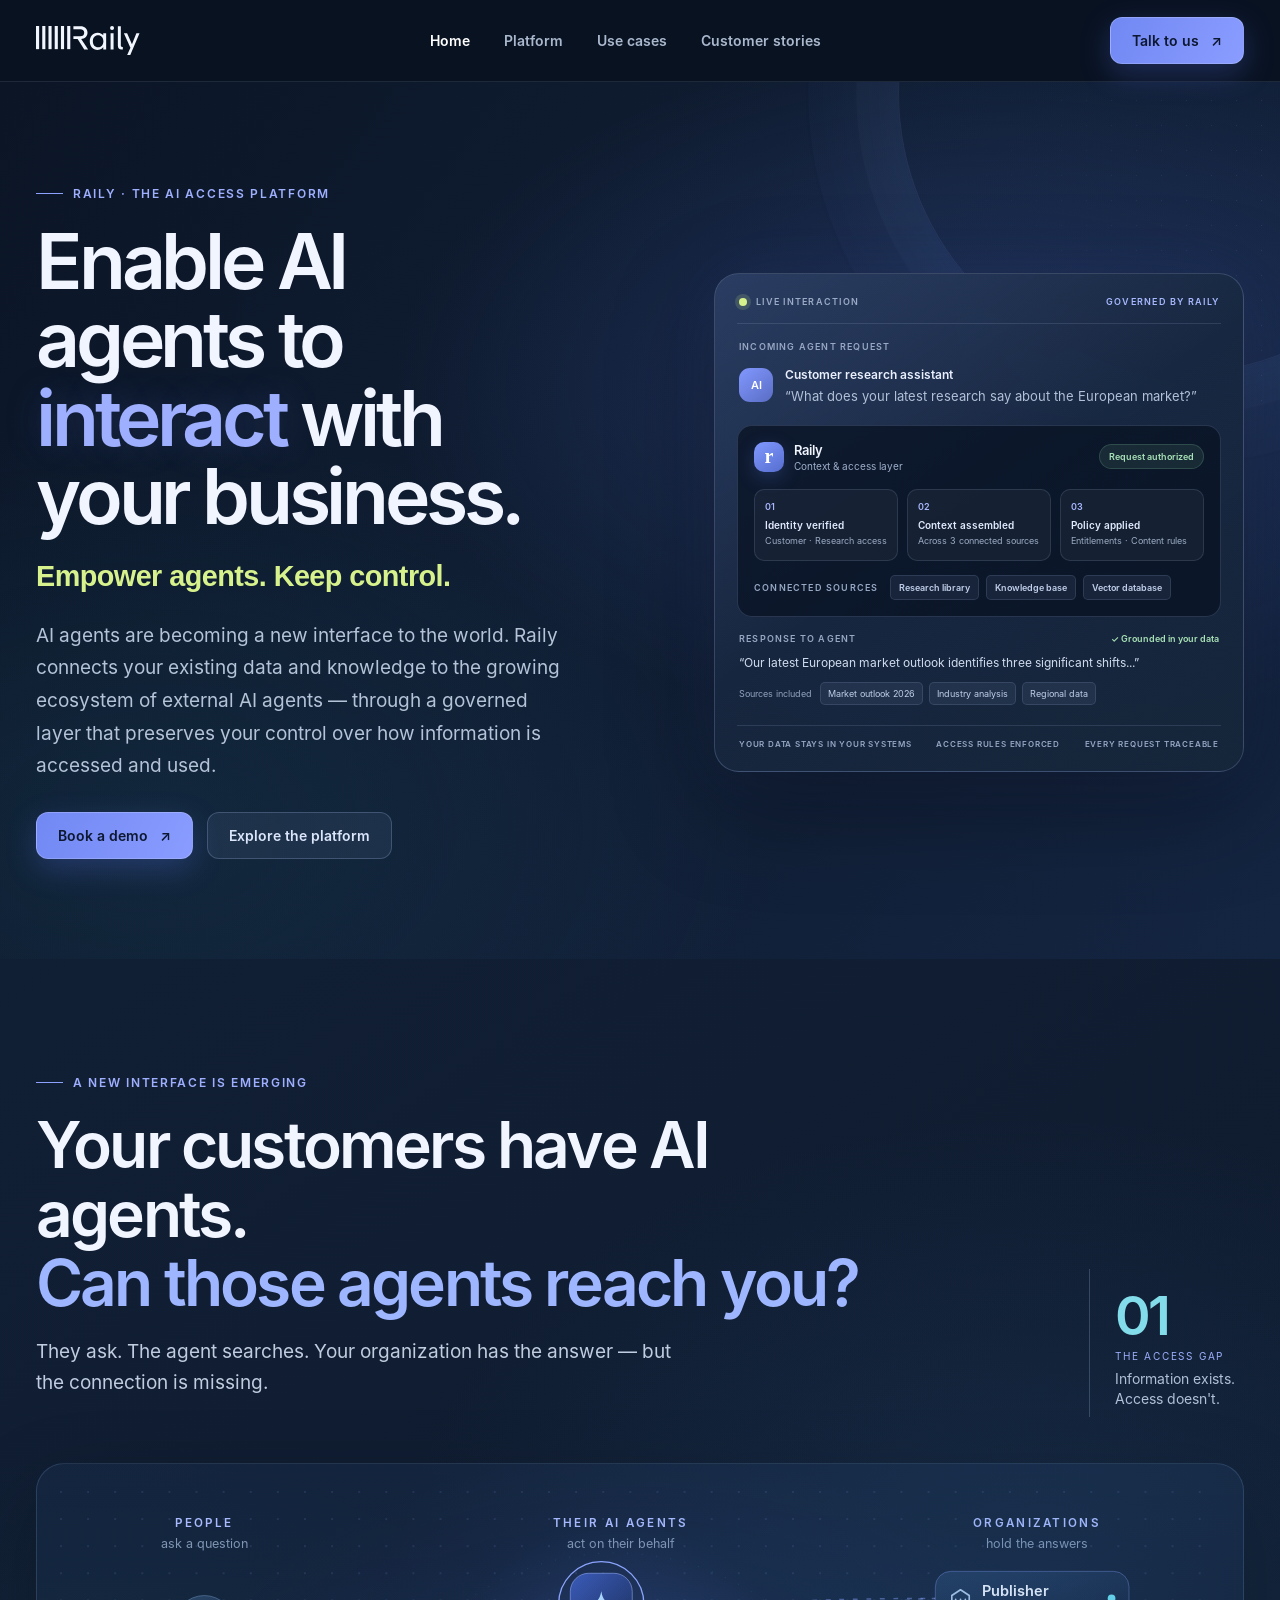
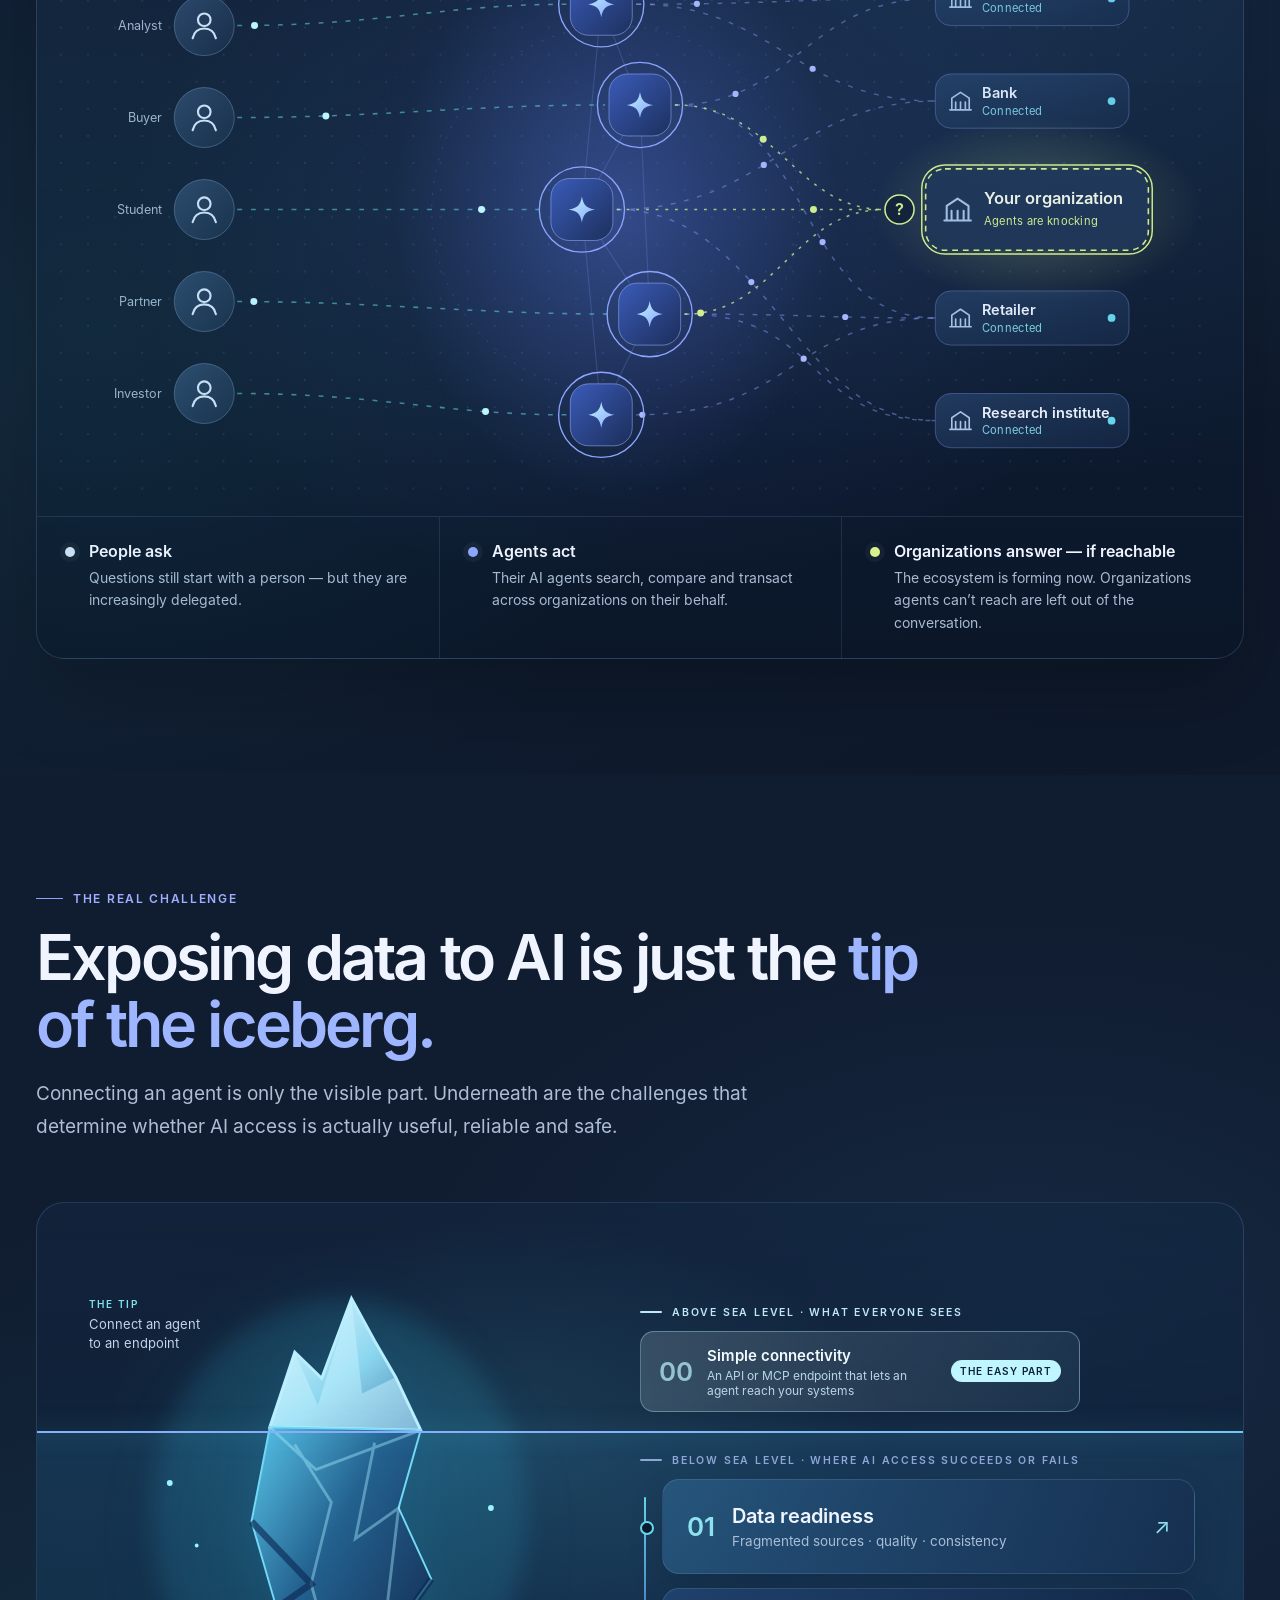
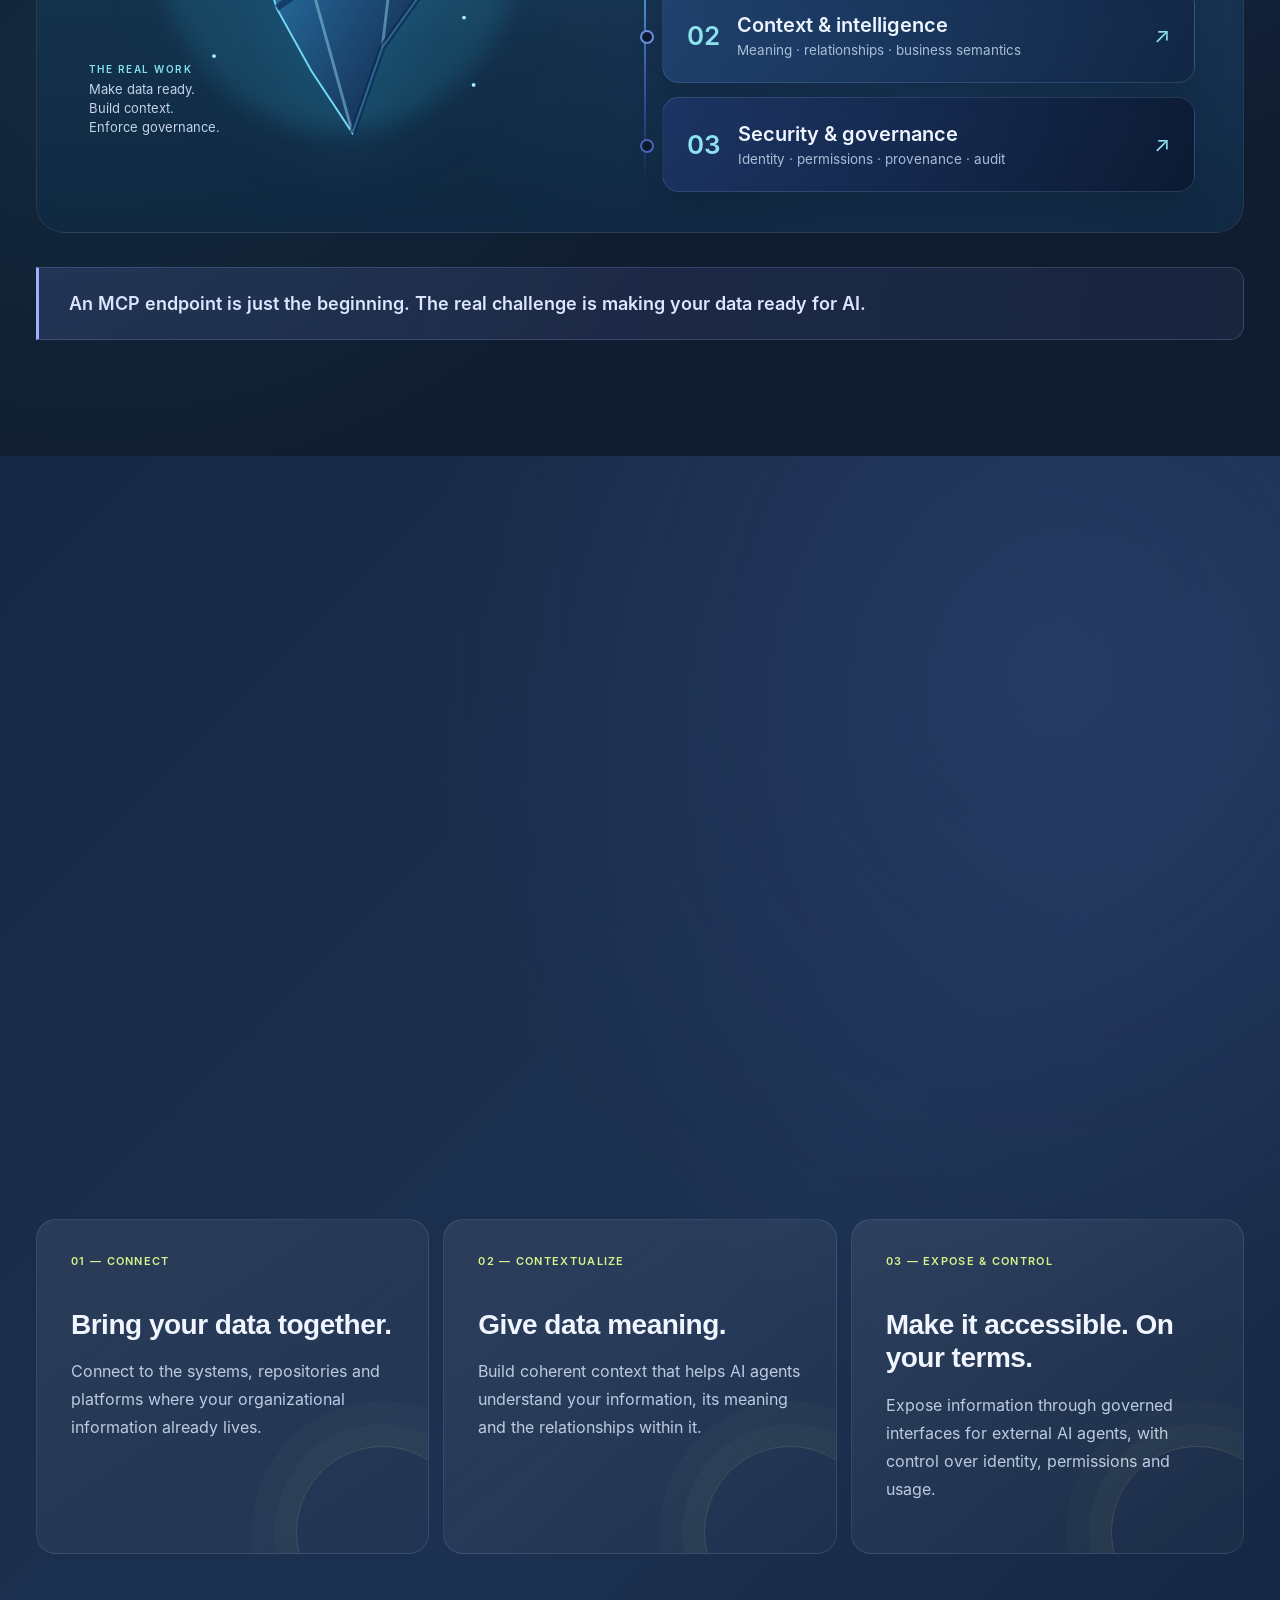
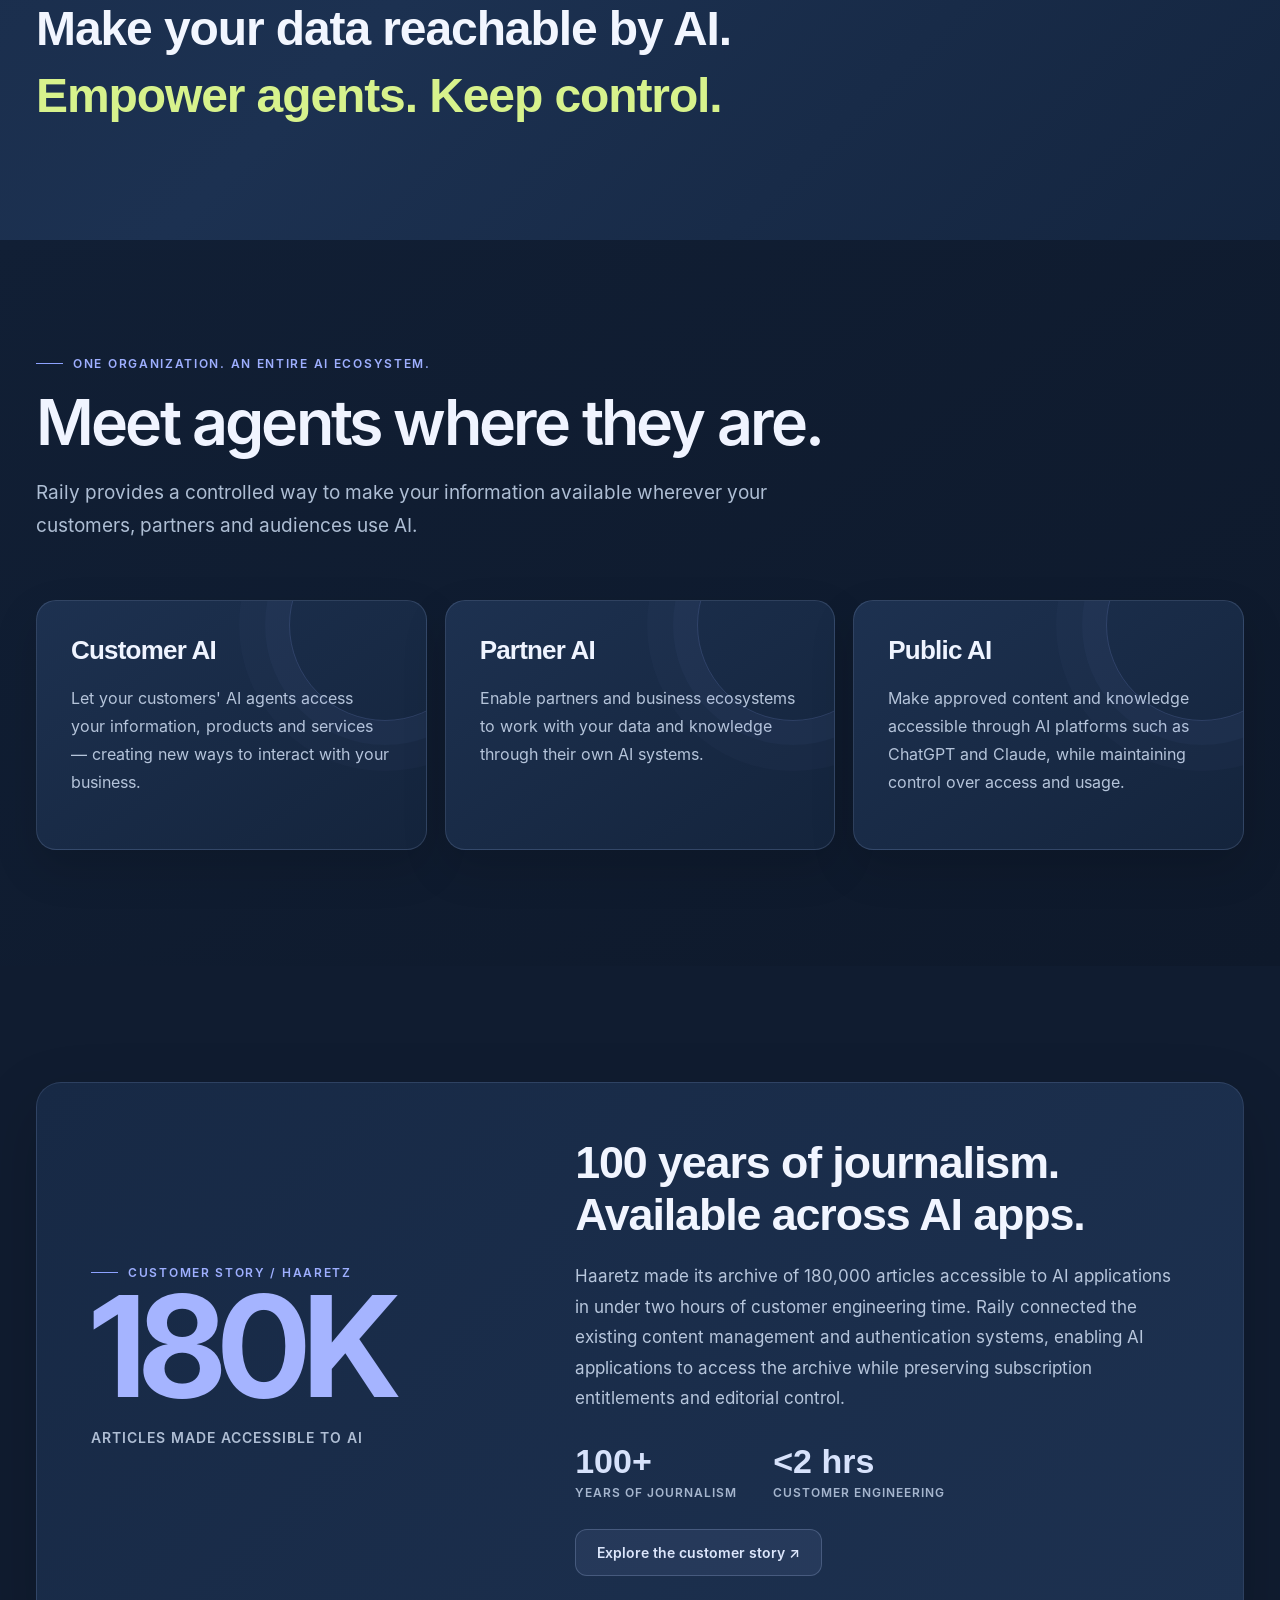
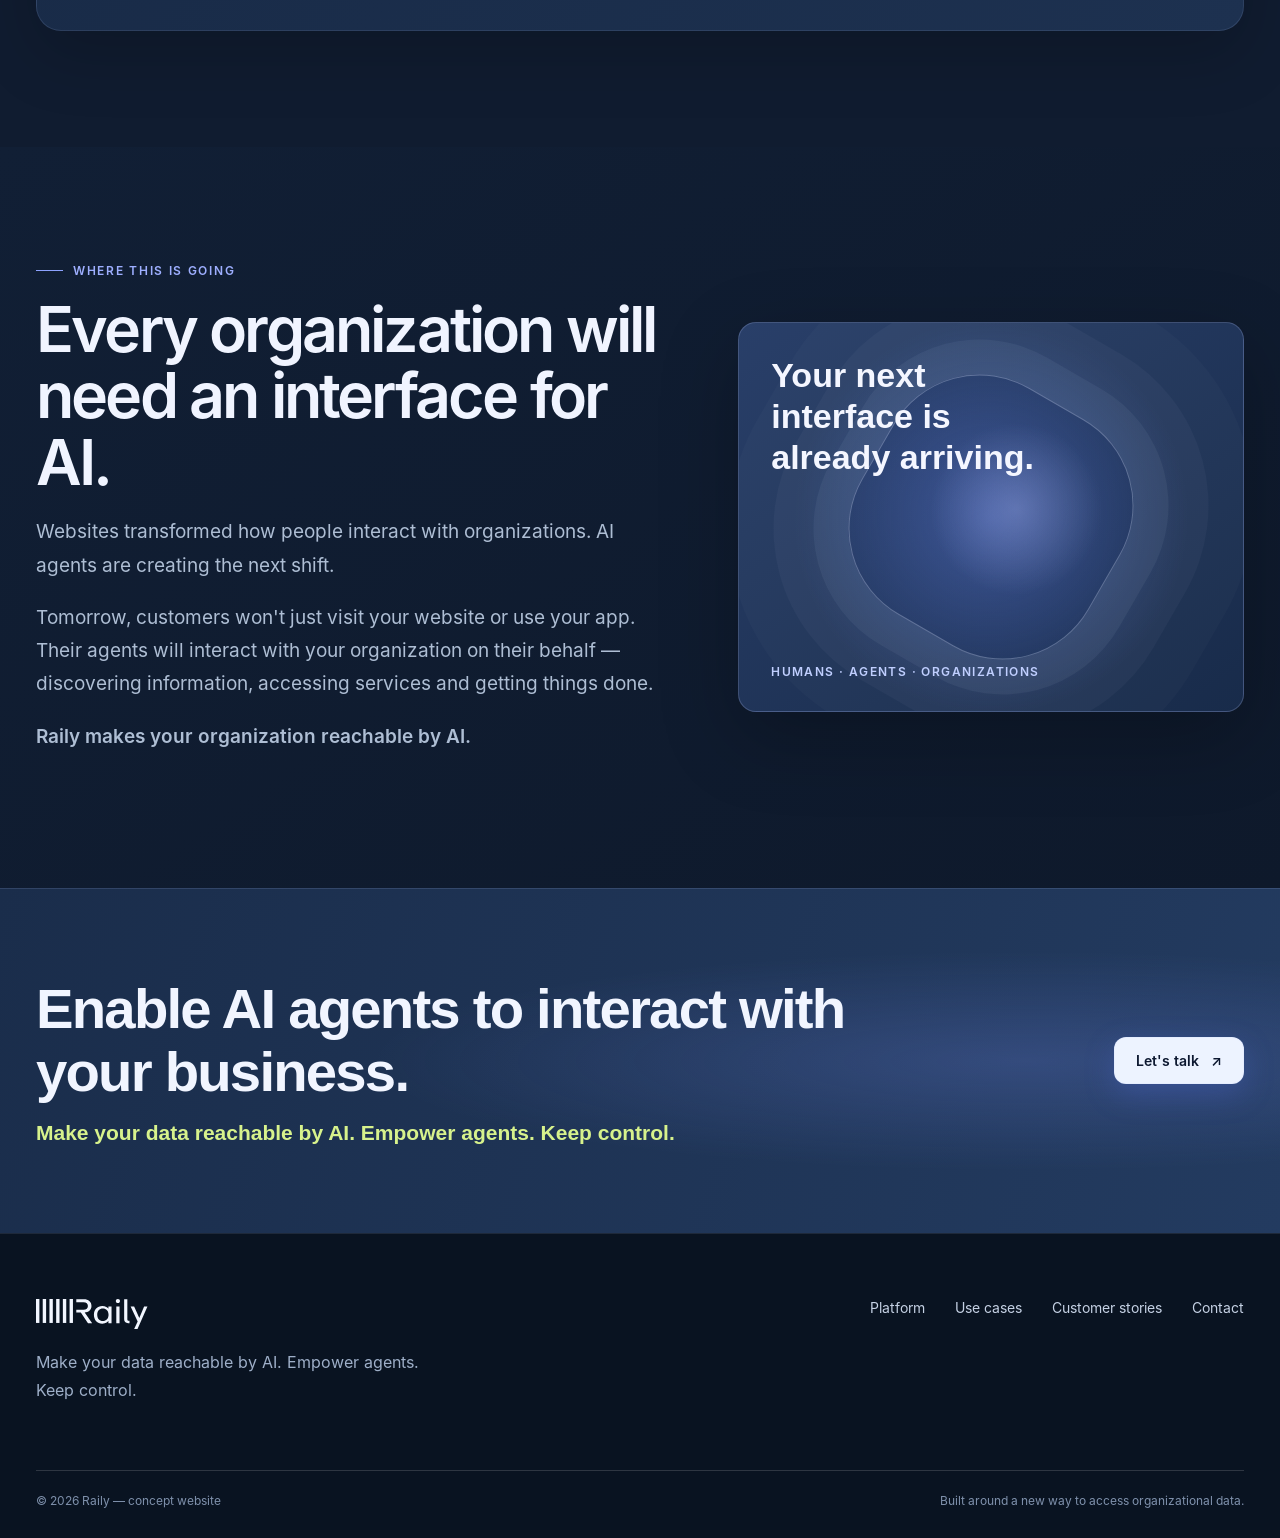
==== index.html @ 26b0833b "Add files via upload" ====
<!doctype html><html lang="en"><head><meta charset="utf-8"><meta name="viewport" content="width=device-width,initial-scale=1"><meta name="description" content="Enable AI agents to interact with your business. Raily connects, contextualizes and exposes organizational data through governed access."><title>Raily — Enable AI agents to interact with your business</title><link rel="stylesheet" href="assets/site.css"><link rel="stylesheet" href="assets/v6.css"></head><body>
<header class="topbar"><div class="wrap nav"><a class="brand" href="index.html"><img src="assets/raily-logo.svg" alt="Raily" class="brand-logo" width="104" height="28"></a><button class="menu-toggle" aria-label="Open navigation" aria-expanded="false">☰</button><nav class="navlinks"><a class="active" href="index.html">Home</a><a href="platform.html">Platform</a><a href="use-cases.html">Use cases</a><a href="stories.html">Customer stories</a></nav><a class="nav-cta" href="contact.html">Talk to us <span>↗</span></a></div></header>
<main><section class="hero"><div class="wrap hero-grid"><div class="hero-copy"><div class="eyebrow">Raily · The AI access platform</div><h1>Enable AI agents to <em>interact</em> with your business.</h1><p class="hero-tagline">Empower agents. Keep control.</p><p class="lead">AI agents are becoming a new interface to the world. Raily connects your existing data and knowledge to the growing ecosystem of external AI agents — through a governed layer that preserves your control over how information is accessed and used.</p><div class="actions"><a class="button" href="contact.html">Book a demo <span>↗</span></a><a class="button secondary" href="platform.html">Explore the platform</a></div></div><div class="hero-product" aria-label="Illustration of an AI agent request being handled by Raily with organizational context and access controls">
<div class="product-top"><span class="live-dot"></span><span>LIVE INTERACTION</span><span class="product-top-right">GOVERNED BY RAILY</span></div>
<div class="product-request"><div class="mini-label">INCOMING AGENT REQUEST</div><div class="request-row"><div class="agent-avatar">AI</div><div><strong>Customer research assistant</strong><p>“What does your latest research say about the European market?”</p></div></div></div>
<div class="product-core"><div class="core-brand"><span class="core-mark">r</span><div><strong>Raily</strong><small>Context & access layer</small></div><span class="status-pill">Request authorized</span></div>
<div class="core-grid"><div class="core-step"><span class="step-icon">01</span><strong>Identity verified</strong><small>Customer · Research access</small></div><div class="core-step"><span class="step-icon">02</span><strong>Context assembled</strong><small>Across 3 connected sources</small></div><div class="core-step"><span class="step-icon">03</span><strong>Policy applied</strong><small>Entitlements · Content rules</small></div></div>
<div class="source-strip"><span>CONNECTED SOURCES</span><b>Research library</b><b>Knowledge base</b><b>Vector database</b></div></div>
<div class="product-response"><div class="response-head"><span>RESPONSE TO AGENT</span><span class="verified">✓ Grounded in your data</span></div><p>“Our latest European market outlook identifies three significant shifts...”</p><div class="response-sources"><span>Sources included</span><i>Market outlook 2026</i><i>Industry analysis</i><i>Regional data</i></div></div>
<div class="product-foot"><span>YOUR DATA STAYS IN YOUR SYSTEMS</span><span>ACCESS RULES ENFORCED</span><span>EVERY REQUEST TRACEABLE</span></div>
</div></div></section>
<section class="section white problem-section"><div class="wrap"><div class="problem-intro"><div><div class="eyebrow">A new interface is emerging</div><h2>Your customers have AI agents.<br><span>Can those agents reach you?</span></h2><p>They ask. The agent searches. Your organization has the answer — but the connection is missing.</p></div><div class="problem-stat"><strong>01</strong><span>THE ACCESS GAP</span><small>Information exists.<br>Access doesn't.</small></div></div><div class="eco-scene" role="img" aria-label="Illustration of an emerging ecosystem: people delegate questions to their own AI agents, and those agents connect with many organizations. Several organizations are already connected; agents are still trying to reach your organization.">
<div class="eco-canvas"><svg class="eco-svg" viewBox="0 0 1200 640" aria-hidden="true" focusable="false">
<defs>
<pattern id="ecoDots" width="28" height="28" patternUnits="userSpaceOnUse"><circle cx="2" cy="2" r="1" fill="#8ea5ff" opacity=".16"/></pattern>
<radialGradient id="ecoGlow" cx="50%" cy="50%" r="50%"><stop offset="0" stop-color="#5f7cf0" stop-opacity=".35"/><stop offset="1" stop-color="#5f7cf0" stop-opacity="0"/></radialGradient>
<radialGradient id="ecoOrgGlow" cx="50%" cy="50%" r="50%"><stop offset="0" stop-color="#d7f28c" stop-opacity=".26"/><stop offset="1" stop-color="#d7f28c" stop-opacity="0"/></radialGradient>
<linearGradient id="personFill" x1="0" y1="0" x2="1" y2="1"><stop stop-color="#2b4569"/><stop offset="1" stop-color="#172a45"/></linearGradient>
<linearGradient id="agentFill" x1="0" y1="0" x2="1" y2="1"><stop stop-color="#3a59b8"/><stop offset="1" stop-color="#1b2c58"/></linearGradient>
<linearGradient id="sparkFill" x1="0" y1="0" x2="1" y2="1"><stop stop-color="#bff6ff"/><stop offset="1" stop-color="#8ea5ff"/></linearGradient>
<linearGradient id="orgFill" x1="0" y1="0" x2="1" y2="1"><stop stop-color="#20385c"/><stop offset="1" stop-color="#132440"/></linearGradient>
<symbol id="icoPerson" viewBox="-20 -20 40 40"><circle cx="0" cy="-6" r="6.5" fill="none" stroke="#cfe0f7" stroke-width="2.2"/><path d="M-12 13c1.6-7 6.4-10 12-10s10.4 3 12 10" fill="none" stroke="#cfe0f7" stroke-width="2.2" stroke-linecap="round"/></symbol>
<symbol id="icoSpark" viewBox="-20 -20 40 40"><path d="M0-15C1.8-5 5-1.8 15 0 5 1.8 1.8 5 0 15-1.8 5-5 1.8-15 0-5-1.8-1.8-5 0-15Z" fill="url(#sparkFill)"/></symbol>
<symbol id="icoOrg" viewBox="-12 -12 24 24"><path d="M-9 9V-3l9-6 9 6V9M-5 9V1M0 9V1M5 9V1M-11 9h22" fill="none" stroke="#a9c3e6" stroke-width="1.7" stroke-linecap="round" stroke-linejoin="round"/></symbol>
<path id="pa1" d="M184 140C330 140 400 118 524 118"/>
<path id="pa2" d="M184 235C330 235 420 222 564 222"/>
<path id="pa3" d="M184 330C330 330 380 330 504 330"/>
<path id="pa4" d="M184 425C330 425 430 438 574 438"/>
<path id="pa5" d="M184 520C330 520 400 542 524 542"/>
<path id="ol1" d="M596 118C740 118 760 112 905 112"/>
<path id="ol2" d="M596 118C740 118 760 218 905 218"/>
<path id="ol3" d="M636 222C760 222 770 112 905 112"/>
<path id="ol4" d="M636 222C780 222 760 442 905 442"/>
<path id="ol5" d="M576 330C730 330 760 218 905 218"/>
<path id="ol6" d="M576 330C730 330 760 548 905 548"/>
<path id="ol7" d="M646 438C780 438 780 442 905 442"/>
<path id="ol8" d="M646 438C790 438 770 548 905 548"/>
<path id="ol9" d="M596 542C760 542 760 442 905 442"/>
<path id="ry1" d="M636 222C740 222 760 330 852 330"/>
<path id="ry2" d="M576 330C700 330 760 330 852 330"/>
<path id="ry3" d="M646 438C740 438 760 330 852 330"/>
</defs>
<rect width="1200" height="640" fill="url(#ecoDots)"/>
<ellipse cx="575" cy="330" rx="230" ry="300" fill="url(#ecoGlow)"/>
<g class="eco-rings"><circle class="ring-a" cx="575" cy="330" r="190" fill="none" stroke="#8ea5ff" stroke-opacity=".22" stroke-dasharray="2 10"/><circle class="ring-b" cx="575" cy="330" r="265" fill="none" stroke="#67d7eb" stroke-opacity=".14" stroke-dasharray="1 14"/></g>
<g class="eco-heads">
<text x="150" y="38" text-anchor="middle" class="eco-col">PEOPLE</text><text x="150" y="60" text-anchor="middle" class="eco-colsub">ask a question</text>
<text x="580" y="38" text-anchor="middle" class="eco-col">THEIR AI AGENTS</text><text x="580" y="60" text-anchor="middle" class="eco-colsub">act on their behalf</text>
<text x="1010" y="38" text-anchor="middle" class="eco-col">ORGANIZATIONS</text><text x="1010" y="60" text-anchor="middle" class="eco-colsub">hold the answers</text>
</g>
<g class="eco-mesh" stroke="#8ea5ff" stroke-opacity=".2" stroke-width="1.2" fill="none"><path d="M560 118L600 222L540 330L610 438L560 542"/><path d="M560 118L540 330L560 542M600 222L610 438"/></g>
<g class="eco-links personal" fill="none" stroke="#67d7eb" stroke-width="1.6"><use href="#pa1"/><use href="#pa2"/><use href="#pa3"/><use href="#pa4"/><use href="#pa5"/></g>
<g class="eco-links org" fill="none" stroke="#8ea5ff" stroke-width="1.5"><use href="#ol1"/><use href="#ol2"/><use href="#ol3"/><use href="#ol4"/><use href="#ol5"/><use href="#ol6"/><use href="#ol7"/><use href="#ol8"/><use href="#ol9"/></g>
<g class="eco-links reach" fill="none" stroke="#d7f28c" stroke-width="1.6"><use href="#ry1"/><use href="#ry2"/><use href="#ry3"/></g>
<g class="eco-packets">
<circle r="3.6" fill="#bff6ff"><animateMotion dur="3.2s" repeatCount="indefinite"><mpath href="#pa1"/></animateMotion></circle>
<circle r="3.6" fill="#bff6ff"><animateMotion dur="3.6s" begin="-1.1s" repeatCount="indefinite"><mpath href="#pa2"/></animateMotion></circle>
<circle r="3.6" fill="#bff6ff"><animateMotion dur="3s" begin="-2s" repeatCount="indefinite"><mpath href="#pa3"/></animateMotion></circle>
<circle r="3.6" fill="#bff6ff"><animateMotion dur="3.8s" begin="-.6s" repeatCount="indefinite"><mpath href="#pa4"/></animateMotion></circle>
<circle r="3.6" fill="#bff6ff"><animateMotion dur="3.4s" begin="-2.6s" repeatCount="indefinite"><mpath href="#pa5"/></animateMotion></circle>
<circle r="3.2" fill="#a9b9ff"><animateMotion dur="2.8s" repeatCount="indefinite"><mpath href="#ol1"/></animateMotion></circle>
<circle r="3.2" fill="#a9b9ff"><animateMotion dur="3.4s" begin="-1.4s" repeatCount="indefinite" keyPoints="1;0" keyTimes="0;1" calcMode="linear"><mpath href="#ol2"/></animateMotion></circle>
<circle r="3.2" fill="#a9b9ff"><animateMotion dur="3.1s" begin="-.4s" repeatCount="indefinite"><mpath href="#ol3"/></animateMotion></circle>
<circle r="3.2" fill="#a9b9ff"><animateMotion dur="3.9s" begin="-2.1s" repeatCount="indefinite" keyPoints="1;0" keyTimes="0;1" calcMode="linear"><mpath href="#ol4"/></animateMotion></circle>
<circle r="3.2" fill="#a9b9ff"><animateMotion dur="3s" begin="-1s" repeatCount="indefinite"><mpath href="#ol5"/></animateMotion></circle>
<circle r="3.2" fill="#a9b9ff"><animateMotion dur="3.6s" begin="-2.4s" repeatCount="indefinite" keyPoints="1;0" keyTimes="0;1" calcMode="linear"><mpath href="#ol6"/></animateMotion></circle>
<circle r="3.2" fill="#a9b9ff"><animateMotion dur="2.6s" begin="-.9s" repeatCount="indefinite"><mpath href="#ol7"/></animateMotion></circle>
<circle r="3.2" fill="#a9b9ff"><animateMotion dur="3.3s" begin="-1.7s" repeatCount="indefinite" keyPoints="1;0" keyTimes="0;1" calcMode="linear"><mpath href="#ol8"/></animateMotion></circle>
<circle r="3.2" fill="#a9b9ff"><animateMotion dur="3.5s" begin="-.2s" repeatCount="indefinite"><mpath href="#ol9"/></animateMotion></circle>
<circle r="3.6" fill="#d7f28c"><animateMotion dur="2.4s" repeatCount="indefinite"><mpath href="#ry1"/></animateMotion></circle>
<circle r="3.6" fill="#d7f28c"><animateMotion dur="2.4s" begin="-.8s" repeatCount="indefinite"><mpath href="#ry2"/></animateMotion></circle>
<circle r="3.6" fill="#d7f28c"><animateMotion dur="2.4s" begin="-1.6s" repeatCount="indefinite"><mpath href="#ry3"/></animateMotion></circle>
</g>
<g class="eco-people">
<g transform="translate(150 140)"><circle r="31" fill="url(#personFill)" stroke="#6f8db8" stroke-opacity=".5"/><use href="#icoPerson" x="-20" y="-20" width="40" height="40"/><text x="-44" y="5" text-anchor="end" class="eco-tag">Analyst</text></g>
<g transform="translate(150 235)"><circle r="31" fill="url(#personFill)" stroke="#6f8db8" stroke-opacity=".5"/><use href="#icoPerson" x="-20" y="-20" width="40" height="40"/><text x="-44" y="5" text-anchor="end" class="eco-tag">Buyer</text></g>
<g transform="translate(150 330)"><circle r="31" fill="url(#personFill)" stroke="#6f8db8" stroke-opacity=".5"/><use href="#icoPerson" x="-20" y="-20" width="40" height="40"/><text x="-44" y="5" text-anchor="end" class="eco-tag">Student</text></g>
<g transform="translate(150 425)"><circle r="31" fill="url(#personFill)" stroke="#6f8db8" stroke-opacity=".5"/><use href="#icoPerson" x="-20" y="-20" width="40" height="40"/><text x="-44" y="5" text-anchor="end" class="eco-tag">Partner</text></g>
<g transform="translate(150 520)"><circle r="31" fill="url(#personFill)" stroke="#6f8db8" stroke-opacity=".5"/><use href="#icoPerson" x="-20" y="-20" width="40" height="40"/><text x="-44" y="5" text-anchor="end" class="eco-tag">Investor</text></g>
</g>
<g class="eco-agents">
<g transform="translate(560 118)"><circle class="agent-halo" r="44" fill="none" stroke="#8ea5ff"/><rect x="-32" y="-32" width="64" height="64" rx="19" fill="url(#agentFill)" stroke="#9fb3ff" stroke-opacity=".55"/><use href="#icoSpark" x="-18" y="-18" width="36" height="36"/></g>
<g transform="translate(600 222)"><circle class="agent-halo d1" r="44" fill="none" stroke="#8ea5ff"/><rect x="-32" y="-32" width="64" height="64" rx="19" fill="url(#agentFill)" stroke="#9fb3ff" stroke-opacity=".55"/><use href="#icoSpark" x="-18" y="-18" width="36" height="36"/></g>
<g transform="translate(540 330)"><circle class="agent-halo d2" r="44" fill="none" stroke="#8ea5ff"/><rect x="-32" y="-32" width="64" height="64" rx="19" fill="url(#agentFill)" stroke="#9fb3ff" stroke-opacity=".55"/><use href="#icoSpark" x="-18" y="-18" width="36" height="36"/></g>
<g transform="translate(610 438)"><circle class="agent-halo d3" r="44" fill="none" stroke="#8ea5ff"/><rect x="-32" y="-32" width="64" height="64" rx="19" fill="url(#agentFill)" stroke="#9fb3ff" stroke-opacity=".55"/><use href="#icoSpark" x="-18" y="-18" width="36" height="36"/></g>
<g transform="translate(560 542)"><circle class="agent-halo d4" r="44" fill="none" stroke="#8ea5ff"/><rect x="-32" y="-32" width="64" height="64" rx="19" fill="url(#agentFill)" stroke="#9fb3ff" stroke-opacity=".55"/><use href="#icoSpark" x="-18" y="-18" width="36" height="36"/></g>
</g>
<g class="eco-bubbles">
<g class="bubble b1" transform="translate(236 72)"><rect width="236" height="34" rx="17" fill="#1b2f4f" stroke="#67d7eb" stroke-opacity=".45"/><text x="16" y="22" class="eco-bubble">“What’s the latest EU outlook?”</text></g>
<g class="bubble b2" transform="translate(236 574)"><rect width="236" height="34" rx="17" fill="#1b2f4f" stroke="#67d7eb" stroke-opacity=".45"/><text x="16" y="22" class="eco-bubble">“Compare supplier terms for me”</text></g>
<g class="bubble b3" transform="translate(664 60)"><rect width="196" height="34" rx="17" fill="#1f2f5a" stroke="#8ea5ff" stroke-opacity=".5"/><text x="16" y="22" class="eco-bubble">Searching 4 sources…</text></g>
</g>
<g class="eco-orgs">
<g transform="translate(905 84)"><rect width="200" height="56" rx="16" fill="url(#orgFill)" stroke="#8ea5ff" stroke-opacity=".35"/><use href="#icoOrg" x="14" y="16" width="24" height="24"/><text x="48" y="25" class="eco-org">Publisher</text><text x="48" y="42" class="eco-orgsub">Connected</text><circle cx="182" cy="28" r="4" fill="#67d7eb"/></g>
<g transform="translate(905 190)"><rect width="200" height="56" rx="16" fill="url(#orgFill)" stroke="#8ea5ff" stroke-opacity=".35"/><use href="#icoOrg" x="14" y="16" width="24" height="24"/><text x="48" y="25" class="eco-org">Bank</text><text x="48" y="42" class="eco-orgsub">Connected</text><circle cx="182" cy="28" r="4" fill="#67d7eb"/></g>
<g transform="translate(905 414)"><rect width="200" height="56" rx="16" fill="url(#orgFill)" stroke="#8ea5ff" stroke-opacity=".35"/><use href="#icoOrg" x="14" y="16" width="24" height="24"/><text x="48" y="25" class="eco-org">Retailer</text><text x="48" y="42" class="eco-orgsub">Connected</text><circle cx="182" cy="28" r="4" fill="#67d7eb"/></g>
<g transform="translate(905 520)"><rect width="200" height="56" rx="16" fill="url(#orgFill)" stroke="#8ea5ff" stroke-opacity=".35"/><use href="#icoOrg" x="14" y="16" width="24" height="24"/><text x="48" y="25" class="eco-org">Research institute</text><text x="48" y="42" class="eco-orgsub">Connected</text><circle cx="182" cy="28" r="4" fill="#67d7eb"/></g>
<g class="your-org" transform="translate(895 288)">
<ellipse cx="115" cy="42" rx="170" ry="96" fill="url(#ecoOrgGlow)"/>
<rect class="your-org-pulse" x="-4" y="-4" width="238" height="92" rx="24" fill="none" stroke="#d7f28c"/>
<rect width="230" height="84" rx="20" fill="#1d3150" stroke="#d7f28c" stroke-width="1.6" stroke-dasharray="6 5"/>
<use href="#icoOrg" x="18" y="27" width="30" height="30"/>
<text x="60" y="36" class="eco-org you">Your organization</text>
<text x="60" y="58" class="eco-orgsub you">Agents are knocking</text>
<circle cx="-27" cy="42" r="15" fill="#0f1c31" stroke="#d7f28c" stroke-width="1.6"/><text x="-27" y="48" text-anchor="middle" class="eco-q">?</text>
</g>
</g>
</svg></div>
<div class="eco-legend">
<div class="eco-step"><span class="eco-step-dot people"></span><div><b>People ask</b><p>Questions still start with a person — but they are increasingly delegated.</p></div></div>
<div class="eco-step"><span class="eco-step-dot agents"></span><div><b>Agents act</b><p>Their AI agents search, compare and transact across organizations on their behalf.</p></div></div>
<div class="eco-step"><span class="eco-step-dot orgs"></span><div><b>Organizations answer — if reachable</b><p>The ecosystem is forming now. Organizations agents can’t reach are left out of the conversation.</p></div></div>
</div>
</div>
</div></section>
<section class="section iceberg-section"><div class="wrap"><div class="section-head"><div class="eyebrow">The real challenge</div><h2>Exposing data to AI is just the <em>tip of the iceberg.</em></h2><p>Connecting an agent is only the visible part. Underneath are the challenges that determine whether AI access is actually useful, reliable and safe.</p></div><div class="iceberg-art v6-ice"><div class="iceberg-visual"><div class="iceberg-waterline" aria-hidden="true"></div><svg viewBox="0 0 520 570" role="img" aria-label="An iceberg with a small visible tip and a much larger submerged structure"><defs><linearGradient id="iceTop" x1="0" y1="0" x2="1" y2="1"><stop stop-color="#e9fbff"/><stop offset=".55" stop-color="#8bd6ef"/><stop offset="1" stop-color="#477fae"/></linearGradient><linearGradient id="iceDeep" x1="0" y1="0" x2="1" y2="1"><stop stop-color="#58c5e8"/><stop offset=".4" stop-color="#23618f"/><stop offset="1" stop-color="#101f43"/></linearGradient><filter id="iceGlow"><feGaussianBlur stdDeviation="12"/></filter></defs><ellipse cx="260" cy="295" rx="195" ry="225" fill="#37c8ee" opacity=".13" filter="url(#iceGlow)"/><path d="M188 202 L214 124 L242 151 L273 68 L297 112 L319 150 L345 205 Z" fill="url(#iceTop)" stroke="#b7efff" stroke-width="3"/><path d="M188 202 L214 124 L238 179 L273 68 L284 167 L319 150 L345 205 Z" fill="#c7f2ff" opacity=".48"/><path d="M188 202 L345 205 L322 286 L356 360 L305 431 L274 520 L231 455 L195 390 L169 300 Z" fill="url(#iceDeep)" stroke="#74d9f4" stroke-width="2"/><path d="M214 220 L252 280 L231 365 L274 520 M297 218 L277 318 L322 286 L305 431 M188 202 L236 246 L345 205" fill="none" stroke="#a8edff" stroke-opacity=".42" stroke-width="3"/><path d="M169 300 L231 365 L195 390 M356 360 L305 431 L274 520" fill="none" stroke="#0b2a55" stroke-opacity=".65" stroke-width="7"/><g fill="#9df2ff"><circle cx="84" cy="260" r="3"/><circle cx="112" cy="325" r="2"/><circle cx="418" cy="286" r="3"/><circle cx="390" cy="400" r="2"/><circle cx="130" cy="440" r="2"/><circle cx="400" cy="470" r="2"/></g></svg><div class="ice-label label-visible"><b>THE TIP</b><span>Connect an agent<br>to an endpoint</span></div><div class="ice-label label-deep"><b>THE REAL WORK</b><span>Make data ready.<br>Build context.<br>Enforce governance.</span></div></div><div class="ice-stack">
<div class="ice-above">
<div class="ice-zone"><span class="zone-tick"></span>Above sea level · what everyone sees</div>
<article class="ice-surface"><span class="layer-index">00</span><div><b>Simple connectivity</b><p>An API or MCP endpoint that lets an agent reach your systems</p></div><span class="surface-tag">The easy part</span></article>
</div>
<div class="ice-divider" aria-hidden="true"><span>Sea level</span></div>
<div class="ice-below">
<div class="ice-zone deep"><span class="zone-tick"></span>Below sea level · where AI access succeeds or fails</div>
<div class="ice-depths">
<article class="ice-layer layer-readiness"><span class="layer-index">01</span><div><b>Data readiness</b><p>Fragmented sources · quality · consistency</p></div><i aria-hidden="true">↗</i></article>
<article class="ice-layer layer-context"><span class="layer-index">02</span><div><b>Context &amp; intelligence</b><p>Meaning · relationships · business semantics</p></div><i aria-hidden="true">↗</i></article>
<article class="ice-layer layer-governance"><span class="layer-index">03</span><div><b>Security &amp; governance</b><p>Identity · permissions · provenance · audit</p></div><i aria-hidden="true">↗</i></article>
</div>
</div>
</div>
</div><div class="callout">An MCP endpoint is just the beginning. The real challenge is making your data ready for AI.</div></div></section>
<section class="section dark"><div class="wrap"><div class="section-head"><div class="eyebrow">Meet Raily</div><h2>Your gateway to the AI world.</h2><p>Raily connects your existing data to the external AI ecosystem. It transforms fragmented information into coherent context that AI agents can access and use — while your organization retains control over access, permissions and usage.</p></div><div class="solution-flow"><div class="solution-sources"><span class="source-orb">DB</span><span class="source-orb">文</span><span class="source-orb">▦</span><span class="source-orb">◇</span><small>YOUR EXISTING DATA</small></div><div class="solution-beam"><i></i><i></i><i></i></div><div class="solution-hub"><div class="hub-rings"><span></span><span></span><span></span><b>r</b></div><strong>Raily</strong><small>AI access platform</small><div class="hub-pills"><span>Context</span><span>Identity</span><span>Policies</span></div></div><div class="solution-beam beam-out"><i></i><i></i><i></i></div><div class="solution-agents"><div class="agent-orb">✳</div><b>AI ecosystem</b><small>Customer · Partner · Public</small><div class="agent-chips"><span>AI apps</span><span>Agents</span><span>MCP / API</span></div></div></div><div class="steps"><article class="step"><div class="stepno">01 — CONNECT</div><h3>Bring your data together.</h3><p>Connect to the systems, repositories and platforms where your organizational information already lives.</p></article><article class="step"><div class="stepno">02 — CONTEXTUALIZE</div><h3>Give data meaning.</h3><p>Build coherent context that helps AI agents understand your information, its meaning and the relationships within it.</p></article><article class="step"><div class="stepno">03 — EXPOSE & CONTROL</div><h3>Make it accessible. On your terms.</h3><p>Expose information through governed interfaces for external AI agents, with control over identity, permissions and usage.</p></article></div><div style="padding-top:46px"><p class="tagline">Make your data reachable by AI. <span>Empower agents. Keep control.</span></p></div></div></section>
<section class="section white"><div class="wrap"><div class="section-head"><div class="eyebrow">One organization. An entire AI ecosystem.</div><h2>Meet agents where they are.</h2><p>Raily provides a controlled way to make your information available wherever your customers, partners and audiences use AI.</p></div><div class="ecosystem"><article class="eco"><h3>Customer AI</h3><p>Let your customers' AI agents access your information, products and services — creating new ways to interact with your business.</p></article><article class="eco"><h3>Partner AI</h3><p>Enable partners and business ecosystems to work with your data and knowledge through their own AI systems.</p></article><article class="eco"><h3>Public AI</h3><p>Make approved content and knowledge accessible through AI platforms such as ChatGPT and Claude, while maintaining control over access and usage.</p></article></div></div></section>
<section class="section"><div class="wrap proof"><div><div class="eyebrow">Customer story / Haaretz</div><div class="proof-number">180K<small>articles made accessible to AI</small></div></div><div><h3>100 years of journalism. Available across AI apps.</h3><p>Haaretz made its archive of 180,000 articles accessible to AI applications in under two hours of customer engineering time. Raily connected the existing content management and authentication systems, enabling AI applications to access the archive while preserving subscription entitlements and editorial control.</p><div class="proof-metrics"><div class="metric"><strong>100+</strong><span>Years of journalism</span></div><div class="metric"><strong>&lt;2 hrs</strong><span>Customer engineering</span></div></div><a class="button secondary" href="stories.html">Explore the customer story ↗</a></div></div></section>
<section class="section white"><div class="wrap vision"><div><div class="eyebrow">Where this is going</div><h2>Every organization will need an interface for AI.</h2><p class="body">Websites transformed how people interact with organizations. AI agents are creating the next shift.</p><p class="body">Tomorrow, customers won't just visit your website or use your app. Their agents will interact with your organization on their behalf — discovering information, accessing services and getting things done.</p><p class="body"><strong>Raily makes your organization reachable by AI.</strong></p></div><div class="vision-art"><strong>Your next interface is already arriving.</strong><span>HUMANS · AGENTS · ORGANIZATIONS</span></div></div></section>
<section class="final-cta"><div class="wrap final-cta-inner"><div><h2>Enable AI agents to interact with your business.</h2><p>Make your data reachable by AI. Empower agents. Keep control.</p></div><a class="button" href="contact.html">Let's talk <span>↗</span></a></div></section></main>
<footer class="footer"><div class="wrap"><div class="footer-top"><div><a class="brand" href="index.html"><img src="assets/raily-logo.svg" alt="Raily" class="brand-logo" width="104" height="28"></a><p>Make your data reachable by AI. Empower agents. Keep control.</p></div><div class="footer-links"><a href="platform.html">Platform</a><a href="use-cases.html">Use cases</a><a href="stories.html">Customer stories</a><a href="contact.html">Contact</a></div></div><div class="copyright"><span>© 2026 Raily — concept website</span><span>Built around a new way to access organizational data.</span></div></div></footer><script src="assets/site.js"></script></body></html>
---- assets/site.css ----
@font-face{font-family:Inter;src:url('fonts/Inter-Regular.otf') format('opentype');font-weight:400;font-display:swap}@font-face{font-family:Inter;src:url('fonts/Inter-SemiBold.otf') format('opentype');font-weight:600;font-display:swap}@font-face{font-family:InterDisplay;src:url('fonts/InterDisplay-SemiBold.otf') format('opentype');font-weight:600;font-display:swap}@font-face{font-family:InterDisplay;src:url('fonts/InterDisplay-Bold.otf') format('opentype');font-weight:700 800;font-display:swap}
:root{--ink:#101b2b;--muted:#59677a;--paper:#f4f5f2;--white:#fff;--line:#d8ddd9;--blue:#3157e8;--blue2:#e5eaff;--lime:#c9f36b;--night:#101d2d;--night2:#172a40;--max:1240px;--radius:18px;--shadow:0 22px 70px rgba(16,27,43,.10)}
*{box-sizing:border-box}html{scroll-behavior:smooth}body{margin:0;background:var(--paper);color:var(--ink);font-family:Inter,Arial,sans-serif;-webkit-font-smoothing:antialiased}a{color:inherit;text-decoration:none}button{font:inherit}.wrap{width:min(var(--max),calc(100% - 64px));margin:auto}
.topbar{height:88px;display:flex;align-items:center;border-bottom:1px solid rgba(16,27,43,.1);position:relative;z-index:10;background:rgba(244,245,242,.96)}.nav{display:flex;align-items:center;justify-content:space-between}.brand{display:flex;align-items:center;font:800 32px InterDisplay,Inter,sans-serif;letter-spacing:-2px;color:var(--ink)}.brand-mark{display:none}.navlinks{display:flex;align-items:center;gap:38px;font-size:15px;font-weight:600;color:#465467}.navlinks a:hover,.navlinks a.active{color:var(--blue)}.nav-cta,.button{display:inline-flex;align-items:center;justify-content:center;gap:12px;padding:16px 23px;border-radius:4px;background:var(--blue);color:white;font-weight:700;font-size:15px;transition:.2s transform,.2s background}.nav-cta:hover,.button:hover{transform:translateY(-2px);background:#1d43cb}.button.secondary{background:transparent;color:var(--ink);border:1px solid #aeb8c4}.button.secondary:hover{background:white}.menu-toggle{display:none;border:0;background:none;font-size:26px}
.eyebrow{font:700 14px Inter,sans-serif;letter-spacing:1.6px;text-transform:uppercase;color:var(--blue);display:flex;align-items:center;gap:12px}.eyebrow:before{content:'';height:2px;width:34px;background:currentColor}
.hero{padding:104px 0 88px;overflow:hidden;position:relative;background:var(--paper)}.hero:after{content:'';position:absolute;right:-180px;top:-220px;width:560px;height:560px;border-radius:50%;border:1px solid rgba(49,87,232,.12);box-shadow:0 0 0 65px rgba(49,87,232,.025),0 0 0 130px rgba(49,87,232,.02);pointer-events:none}.hero-grid{display:block;position:relative;z-index:1}.hero-copy{max-width:1100px}.hero h1{font:700 clamp(64px,8.2vw,112px)/.99 InterDisplay,Inter,sans-serif;letter-spacing:-7px;margin:25px 0 24px;max-width:1100px}.hero h1 em{font-style:normal;color:var(--blue)}.hero .hero-tagline{font:700 clamp(26px,3vw,38px)/1.2 InterDisplay,Inter,sans-serif;letter-spacing:-1.2px;color:#46630c;margin:0 0 26px}.hero p.lead{font-size:20px;line-height:1.65;color:#526174;max-width:820px;margin:0 0 32px}.actions{display:flex;gap:14px;flex-wrap:wrap}.hero-diagram{margin-top:76px;background:var(--night);color:#fff;padding:30px 34px 34px;border-radius:5px;position:relative;overflow:hidden}.hero-diagram:before{content:'';position:absolute;inset:0;background:linear-gradient(120deg,rgba(49,87,232,.18),transparent 42%,rgba(201,243,107,.08));pointer-events:none}.diagram-label{position:relative;color:#aab8c9;font-size:12px;font-weight:700;letter-spacing:1.8px;text-transform:uppercase;margin-bottom:26px}.diagram-flow{position:relative;display:grid;grid-template-columns:1fr 34px 1.15fr 34px 1fr;gap:12px;align-items:stretch}.diagram-box{min-height:150px;padding:24px;border:1px solid rgba(255,255,255,.2);background:rgba(255,255,255,.035);display:flex;flex-direction:column;justify-content:space-between}.diagram-box strong{font:700 22px InterDisplay,Inter,sans-serif}.diagram-box span{font-size:14px;line-height:1.5;color:#b8c4d2}.diagram-box.raily{background:var(--blue);border-color:var(--blue)}.diagram-box.raily span{color:#e5eaff}.diagram-arrow{display:flex;align-items:center;justify-content:center;color:var(--lime);font-size:28px}.diagram-foot{position:relative;display:flex;justify-content:space-between;gap:20px;margin-top:22px;color:#c9f36b;font-size:12px;font-weight:700;letter-spacing:1.3px;text-transform:uppercase}
.section{padding:116px 0}.section.white{background:#fff}.section.dark{background:var(--night);color:white}.section-head{max-width:920px;margin-bottom:58px}.section h2,.page-hero h1{font:700 clamp(48px,6vw,76px)/1.04 InterDisplay,Inter,sans-serif;letter-spacing:-4px;margin:22px 0 24px}.section-head p,.section p.body{font-size:19px;line-height:1.7;color:var(--muted);max-width:790px}.section.dark .section-head p,.section.dark p.body{color:#b3c0ce}.problem-grid{display:grid;grid-template-columns:1fr 1fr;gap:90px;align-items:start}.problem-quote{font:700 clamp(42px,5vw,64px)/1.1 InterDisplay,Inter,sans-serif;letter-spacing:-3px}.problem-quote span{color:var(--blue)}.problem-copy p{font-size:18px;line-height:1.8;color:var(--muted);margin-top:0}.problem-copy strong{display:block;font:700 25px InterDisplay,Inter,sans-serif;line-height:1.3;margin-top:25px;color:var(--ink)}
.iceberg{display:grid;grid-template-columns:repeat(3,1fr);gap:18px}.ice-card{background:#f2f4f1;border:1px solid #dfe4df;border-radius:4px;padding:32px;min-height:290px}.ice-card .num{font:700 13px Inter,sans-serif;color:var(--blue);letter-spacing:1.1px}.ice-card h3{font:700 28px/1.15 InterDisplay,Inter,sans-serif;letter-spacing:-1.2px;margin:35px 0 15px}.ice-card p{font-size:16px;line-height:1.7;color:var(--muted);margin:0}.callout{margin-top:25px;padding:25px 30px;background:var(--blue2);border-left:5px solid var(--blue);color:#203a9b;font-size:18px;font-weight:700}
.steps{display:grid;grid-template-columns:repeat(3,1fr);gap:18px}.step{padding:34px;border:1px solid rgba(255,255,255,.17);border-radius:4px;background:rgba(255,255,255,.045);min-height:315px}.step .stepno{font:700 13px Inter,sans-serif;color:var(--lime);letter-spacing:1.2px}.step h3{font:700 31px/1.15 InterDisplay,Inter,sans-serif;margin:42px 0 16px;letter-spacing:-1.2px}.step p{color:#b3c0ce;line-height:1.75;font-size:16px}.step .line{height:3px;background:linear-gradient(90deg,var(--lime),transparent);margin-top:30px}.tagline{font:700 clamp(32px,4.4vw,54px)/1.12 InterDisplay,Inter,sans-serif;letter-spacing:-2px;margin:0;color:white}.tagline span{display:block;color:var(--lime);margin-top:9px}
.ecosystem{display:grid;grid-template-columns:repeat(3,1fr);gap:18px}.eco{padding:34px;border:1px solid var(--line);border-radius:4px;background:#fff;min-height:230px}.eco h3{font:700 27px InterDisplay,Inter,sans-serif;letter-spacing:-.8px;margin:0 0 18px}.eco p{font-size:16px;line-height:1.75;color:var(--muted);margin:0}.proof{display:grid;grid-template-columns:.8fr 1.2fr;gap:75px;align-items:center}.proof-number{font:800 clamp(76px,10vw,130px)/.9 InterDisplay,Inter,sans-serif;letter-spacing:-8px;color:var(--blue)}.proof-number small{display:block;font:700 13px Inter,sans-serif;letter-spacing:1.5px;text-transform:uppercase;color:var(--muted);margin-top:20px}.proof h3{font:700 42px/1.1 InterDisplay,Inter,sans-serif;letter-spacing:-2px;margin:0 0 20px}.proof p{font-size:17px;line-height:1.8;color:var(--muted)}.proof-metrics{display:flex;gap:36px;flex-wrap:wrap;margin:28px 0}.metric strong{display:block;font:700 30px InterDisplay,Inter,sans-serif}.metric span{font:700 12px Inter,sans-serif;color:var(--muted);text-transform:uppercase;letter-spacing:1px}
.vision{display:grid;grid-template-columns:1fr .8fr;gap:80px;align-items:center}.vision-art{height:360px;border-radius:4px;background:var(--blue);position:relative;overflow:hidden;padding:34px;color:white;display:flex;flex-direction:column;justify-content:space-between}.vision-art:before{content:'';position:absolute;width:380px;height:380px;border:1px solid rgba(255,255,255,.35);border-radius:50%;left:50%;top:50%;transform:translate(-50%,-50%);box-shadow:0 0 0 55px rgba(255,255,255,.06),0 0 0 110px rgba(255,255,255,.045)}.vision-art strong{position:relative;font:700 34px/1.12 InterDisplay,Inter,sans-serif;max-width:280px;display:block}.vision-art span{position:relative;font:700 12px Inter,sans-serif;letter-spacing:1.4px}
.final-cta{background:var(--lime);padding:78px 0}.final-cta-inner{display:flex;align-items:center;justify-content:space-between;gap:36px}.final-cta h2{font:700 clamp(38px,5vw,62px)/1.06 InterDisplay,Inter,sans-serif;letter-spacing:-3px;margin:0 0 18px;max-width:850px}.final-cta p{font:700 21px InterDisplay,Inter,sans-serif;margin:0;color:#34441b}.final-cta .button{background:var(--ink);white-space:nowrap}
.footer{background:var(--night);color:white;padding:65px 0 30px}.footer-top{display:flex;justify-content:space-between;gap:30px;padding-bottom:50px}.footer .brand{color:white}.footer p{color:#aab8c9;font-size:16px;line-height:1.7;max-width:420px}.footer-links{display:flex;gap:30px;color:#d3dce6;font-size:14px;align-items:flex-start;flex-wrap:wrap}.copyright{border-top:1px solid rgba(255,255,255,.15);padding-top:22px;color:#8798ab;font-size:12px;display:flex;justify-content:space-between}
.page-hero{padding:112px 0 88px;background:var(--night);color:white;position:relative;overflow:hidden}.page-hero:after{content:'';position:absolute;width:520px;height:520px;border:1px solid rgba(255,255,255,.12);border-radius:50%;right:-150px;top:-240px;box-shadow:0 0 0 60px rgba(255,255,255,.03),0 0 0 120px rgba(255,255,255,.02)}.page-hero .inner{position:relative;z-index:1;max-width:1000px}.page-hero h1{font-size:clamp(64px,8vw,100px);margin:24px 0;letter-spacing:-6px}.page-hero p{font-size:20px;line-height:1.7;color:#b3c0ce;max-width:820px}.page-hero .eyebrow{color:var(--lime)}
.content-grid{display:grid;grid-template-columns:repeat(2,1fr);gap:20px}.content-card{padding:36px;border:1px solid var(--line);border-radius:4px;background:#fff}.content-card h3{font:700 30px/1.15 InterDisplay,Inter,sans-serif;letter-spacing:-1px;margin:0 0 18px}.content-card p{font-size:16px;line-height:1.75;color:var(--muted)}.content-card .eyebrow{margin-bottom:28px}.architecture{background:var(--night);border-radius:4px;padding:42px;color:white}.arch-row{display:grid;grid-template-columns:200px 1fr;gap:28px;padding:27px 0;border-bottom:1px solid rgba(255,255,255,.15);align-items:center}.arch-row:last-child{border:0}.arch-label{font:700 13px Inter,sans-serif;letter-spacing:1.5px;color:var(--lime)}.arch-items{display:flex;gap:11px;flex-wrap:wrap}.arch-items span{padding:11px 16px;border:1px solid rgba(255,255,255,.2);border-radius:2px;color:#e0e7ef;font-size:14px}
.story-feature{background:#fff;border:1px solid var(--line);border-radius:4px;overflow:hidden;display:grid;grid-template-columns:.85fr 1.15fr}.story-side{background:var(--night);color:white;padding:45px;display:flex;flex-direction:column;justify-content:space-between;min-height:430px}.story-side .big{font:800 100px InterDisplay,Inter,sans-serif;letter-spacing:-7px}.story-side .big small{display:block;font:700 13px Inter,sans-serif;letter-spacing:1.5px;color:#b3c0ce}.story-main{padding:48px}.story-main h2{font:700 42px/1.1 InterDisplay,Inter,sans-serif;letter-spacing:-2px;margin:0 0 20px}.story-main p{color:var(--muted);line-height:1.8;font-size:16px}.story-main .metric-row{display:flex;gap:30px;margin-top:28px;flex-wrap:wrap}.story-main .metric-row strong{display:block;font:700 28px InterDisplay,Inter,sans-serif}.story-main .metric-row span{font:700 12px Inter,sans-serif;color:var(--muted);letter-spacing:.6px}.contact-panel{background:var(--night);color:white;border-radius:4px;padding:52px;display:grid;grid-template-columns:1fr .8fr;gap:42px;align-items:center}.contact-panel h2{font:700 48px/1.1 InterDisplay,Inter,sans-serif;letter-spacing:-2px;margin:0 0 20px}.contact-panel p{color:#b3c0ce;line-height:1.7;font-size:17px}.contact-note{border:1px solid rgba(255,255,255,.18);padding:26px;border-radius:4px;color:#d4deea;font-size:14px;line-height:1.8}.small-note{font-size:13px;color:#7d8a99;line-height:1.6}.mobile-only{display:none}
@media(max-width:900px){.hero h1{font-size:clamp(58px,9vw,88px);letter-spacing:-4.5px}.hero-diagram{margin-top:55px}.problem-grid,.proof,.vision{grid-template-columns:1fr;gap:45px}.iceberg,.steps,.ecosystem{grid-template-columns:1fr}.step{min-height:0}.section{padding:85px 0}.story-feature{grid-template-columns:1fr}.story-side{min-height:270px}.contact-panel{grid-template-columns:1fr}.final-cta-inner{align-items:flex-start;flex-direction:column}.arch-row{grid-template-columns:1fr;gap:14px}}
@media(max-width:680px){.diagram-flow{grid-template-columns:1fr;gap:10px}.diagram-arrow{height:20px;transform:rotate(90deg)}.wrap{width:min(var(--max),calc(100% - 36px))}.topbar{height:72px}.brand{font-size:29px}.menu-toggle{display:block;color:var(--ink)}.navlinks{display:none;position:absolute;top:71px;left:0;right:0;background:var(--paper);padding:24px;flex-direction:column;align-items:stretch;gap:20px;border-bottom:1px solid var(--line)}.navlinks.open{display:flex}.nav-cta{display:none}.hero{padding:70px 0 60px}.hero h1{font-size:clamp(48px,13vw,72px);letter-spacing:-3.2px;margin:22px 0}.hero .hero-tagline{font-size:25px}.hero p.lead{font-size:17px}.hero-diagram{padding:22px;margin-top:42px}.diagram-flow{grid-template-columns:1fr;gap:10px}.diagram-box{min-height:110px}.diagram-arrow{height:20px;transform:rotate(90deg)}.diagram-foot{font-size:10px;gap:10px;flex-wrap:wrap}.section{padding:72px 0}.section h2,.page-hero h1{font-size:clamp(42px,11vw,60px);letter-spacing:-2.6px}.section-head{margin-bottom:38px}.section-head p,.section p.body{font-size:17px}.problem-quote{font-size:42px;letter-spacing:-2px}.ice-card,.step,.eco,.content-card{padding:26px}.ice-card h3{font-size:25px}.tagline{font-size:34px}.proof-number{font-size:90px}.proof h3{font-size:34px}.page-hero{padding:75px 0 60px}.page-hero h1{font-size:clamp(48px,12vw,72px);letter-spacing:-3.2px}.page-hero p{font-size:17px}.footer-top,.copyright{flex-direction:column}.footer-links{gap:18px}.story-main{padding:28px}.story-side{padding:30px}.story-side .big{font-size:76px}.contact-panel{padding:28px}.contact-panel h2{font-size:38px}.final-cta{padding:58px 0}.final-cta h2{font-size:42px}.mobile-only{display:block}}
@media(prefers-reduced-motion:reduce){html{scroll-behavior:auto}*,*:before,*:after{transition:none!important}}


/* V3 — calmer, more contemporary visual language */
:root{--ink:#25344b;--muted:#68778d;--paper:#f2f5fa;--white:#fbfcfe;--line:#e0e7f0;--blue:#526ee8;--blue2:#e8edff;--lime:#d9ef9b;--night:#17263c;--night2:#213650;--shadow:0 24px 70px rgba(43,65,100,.10)}
body{background:var(--paper);color:var(--ink);font-family:"Aptos","Segoe UI",Inter,Arial,sans-serif;-webkit-font-smoothing:antialiased}
.wrap{width:min(1280px,calc(100% - 72px))}
.topbar{height:82px;background:rgba(246,248,252,.88);backdrop-filter:blur(16px);border-bottom:1px solid rgba(108,128,158,.13)}
.brand{font-family:"Aptos Display","Segoe UI",sans-serif;font-size:30px;font-weight:700;letter-spacing:-1.7px;color:#293b57}
.navlinks{font-size:14px;font-weight:550;color:#66758b;gap:34px}.navlinks a:hover,.navlinks a.active{color:var(--blue)}
.nav-cta,.button{border-radius:9px;background:#526ee8;padding:14px 21px;font-size:14px;font-weight:650;box-shadow:0 6px 18px rgba(82,110,232,.16)}
.button.secondary{background:rgba(255,255,255,.55);border:1px solid #d5deec;color:#40516c;box-shadow:none}
.eyebrow{font-size:11px;letter-spacing:1.45px;font-weight:700;color:#7182a2;gap:10px}.eyebrow:before{width:22px;height:1px}
.hero{padding:92px 0 82px;background:radial-gradient(ellipse at 78% 38%,rgba(218,228,255,.72),transparent 42%),linear-gradient(125deg,#f5f7fb 0%,#eef3fa 100%)}
.hero:after{display:none}
.hero-grid{display:grid;grid-template-columns:.92fr 1.08fr;gap:54px;align-items:center}
.hero-copy{max-width:620px}
.hero h1{font-family:"Aptos Display","Segoe UI",Inter,sans-serif;font-weight:600;font-size:clamp(54px,5.4vw,76px);line-height:1.045;letter-spacing:-3.7px;color:#2b3b54;margin:22px 0 22px;max-width:650px}
.hero h1 em{font-style:normal;color:#5a72d9}
.hero .hero-tagline{font-family:"Aptos Display","Segoe UI",sans-serif;font-size:clamp(22px,2vw,27px);font-weight:600;letter-spacing:-.55px;line-height:1.3;color:#647a37;margin:0 0 22px}
.hero p.lead{font-size:17px;line-height:1.78;color:#687991;max-width:570px;margin:0 0 29px}
.hero-product{position:relative;max-width:650px;margin-left:auto;padding:21px;border:1px solid rgba(174,190,216,.65);border-radius:22px;background:rgba(255,255,255,.68);box-shadow:0 28px 85px rgba(50,75,120,.12);backdrop-filter:blur(18px);overflow:hidden}
.hero-product:before{content:"";position:absolute;inset:0;background:linear-gradient(145deg,rgba(255,255,255,.8),transparent 45%,rgba(224,232,255,.42));pointer-events:none}
.product-top,.product-request,.product-core,.product-response,.product-foot{position:relative;z-index:1}
.product-top{display:flex;align-items:center;gap:9px;color:#8290a6;font-size:9px;font-weight:750;letter-spacing:1.25px;padding:0 2px 16px;border-bottom:1px solid #e8edf4}
.live-dot{width:7px;height:7px;border-radius:50%;background:#83b78c;box-shadow:0 0 0 4px rgba(131,183,140,.13)}.product-top-right{margin-left:auto;color:#7184b9}
.product-request{padding:17px 2px 18px}.mini-label,.response-head,.source-strip>span{font-size:9px;letter-spacing:1.2px;font-weight:750;color:#8b98ab}.request-row{display:flex;align-items:center;gap:12px;margin-top:11px}.agent-avatar{width:34px;height:34px;border-radius:11px;background:#e8edff;color:#586ed1;display:grid;place-items:center;font-size:11px;font-weight:750;flex:none}.request-row strong{font-size:12px;color:#43536b;font-weight:650}.request-row p{font-size:13px;line-height:1.5;color:#687991;margin:4px 0 0}
.product-core{border:1px solid #dfe6f2;background:rgba(246,248,253,.86);border-radius:15px;padding:16px}
.core-brand{display:flex;align-items:center;gap:10px}.core-mark{width:30px;height:30px;border-radius:10px;background:#5a72dc;color:white;display:grid;place-items:center;font-size:20px;font-weight:700;font-family:Georgia,serif}.core-brand strong{display:block;font-size:13px;color:#33445e}.core-brand small{display:block;font-size:10px;color:#8491a5;margin-top:2px}.status-pill{margin-left:auto;background:#e7f2e8;color:#527d5c;border:1px solid #d7e9d9;border-radius:20px;padding:6px 9px;font-size:9px;font-weight:700}
.core-grid{display:grid;grid-template-columns:repeat(3,1fr);gap:9px;margin:17px 0 14px}.core-step{padding:11px 10px;border:1px solid #e1e7f0;border-radius:10px;background:#fff;min-height:72px}.step-icon{display:block;color:#6e82d7;font-size:9px;font-weight:800;margin-bottom:7px}.core-step strong{display:block;font-size:10px;color:#43536b;font-weight:700}.core-step small{display:block;font-size:9px;color:#8b98aa;margin-top:4px;line-height:1.35}
.source-strip{display:flex;align-items:center;gap:7px;flex-wrap:wrap}.source-strip>span{margin-right:5px}.source-strip b{font-size:9px;font-weight:600;color:#71809a;background:#edf1f7;border-radius:5px;padding:6px 8px}
.product-response{padding:16px 2px 7px}.response-head{display:flex;align-items:center;justify-content:space-between}.verified{color:#679274;font-size:9px;letter-spacing:0;font-weight:700}.product-response p{font-size:12px;line-height:1.55;color:#52627a;margin:10px 0}.response-sources{display:flex;align-items:center;gap:6px;flex-wrap:wrap}.response-sources span{font-size:9px;color:#8a97a9;margin-right:2px}.response-sources i{font-style:normal;font-size:9px;color:#667997;background:#f0f3f8;border:1px solid #e5eaf2;border-radius:5px;padding:5px 7px}
.product-foot{display:flex;justify-content:space-between;gap:10px;border-top:1px solid #e8edf4;margin-top:13px;padding:13px 2px 0;color:#8291a7;font-size:8px;font-weight:750;letter-spacing:.8px}
.section{padding:104px 0}.section.white{background:#fbfcfe}.section.dark{background:linear-gradient(135deg,#1b2d45,#223b59);color:white}
.section h2,.page-hero h1{font-family:"Aptos Display","Segoe UI",Inter,sans-serif;font-weight:600;font-size:clamp(42px,4.5vw,62px);line-height:1.1;letter-spacing:-2.4px;color:#2c3d57;margin:18px 0 20px}
.section.dark h2{color:#f4f7fc}.section-head p,.section p.body{font-size:17px;line-height:1.8;color:#718097}.section.dark .section-head p,.section.dark p.body{color:#c0ccdc}
.problem-grid{gap:70px}.problem-quote{font-family:"Aptos Display","Segoe UI",sans-serif;font-size:clamp(36px,4vw,54px);font-weight:600;line-height:1.16;letter-spacing:-2px;color:#34455f}.problem-quote span{color:#637ce0}.problem-copy p{font-size:16px;line-height:1.85;color:#718097}.problem-copy strong{font:600 21px/1.4 "Aptos Display","Segoe UI",sans-serif;color:#425675}
.ice-card{background:linear-gradient(150deg,#f8faff,#eff3f9);border:1px solid #e3eaf3;border-radius:15px;padding:29px;min-height:270px;box-shadow:0 8px 26px rgba(52,74,110,.035)}.ice-card h3{font:600 24px/1.2 "Aptos Display","Segoe UI",sans-serif;letter-spacing:-.6px;color:#3c4e69;margin:30px 0 13px}.ice-card p{font-size:14px;line-height:1.8;color:#718097}.ice-card .num{font-size:10px;color:#7486bd;letter-spacing:1px}
.callout{background:#e9efff;border-left:3px solid #8296ec;border-radius:0 10px 10px 0;color:#53668f;font-size:16px;font-weight:650;padding:21px 25px}
.steps{gap:14px}.step{border-radius:15px;background:rgba(255,255,255,.055);padding:29px;min-height:290px}.step h3{font:600 25px/1.2 "Aptos Display","Segoe UI",sans-serif;letter-spacing:-.5px;margin:35px 0 13px}.step p{font-size:14px;line-height:1.8;color:#bdc9d9}.step .stepno{font-size:10px;color:#d9ef9b;letter-spacing:1px}.tagline{font:600 clamp(27px,3.4vw,43px)/1.2 "Aptos Display","Segoe UI",sans-serif;letter-spacing:-1.1px;color:#f4f7fc}.tagline span{color:#d9ef9b}
.eco{border:1px solid #e3e9f2;border-radius:14px;background:#fff;min-height:210px;padding:30px}.eco h3{font:600 23px "Aptos Display","Segoe UI",sans-serif;color:#3b4d68}.eco p{font-size:14px;line-height:1.8;color:#748197}
.proof-number{font-weight:650;color:#627be0;letter-spacing:-5px}.proof-number small{font-size:11px;letter-spacing:1px;color:#8390a4}.proof h3{font:600 35px/1.16 "Aptos Display","Segoe UI",sans-serif;letter-spacing:-1.1px;color:#354761}.proof p{font-size:15px;line-height:1.85;color:#718097}.metric strong{font:600 26px "Aptos Display","Segoe UI",sans-serif;color:#405573}.metric span{font-size:10px;color:#8794a8}
.vision-art{height:330px;border-radius:18px;background:linear-gradient(145deg,#657ee6,#8d9be7);padding:32px;box-shadow:0 24px 50px rgba(82,110,232,.16)}.vision-art:before{border-radius:38%;transform:translate(-50%,-50%) rotate(30deg);width:300px;height:300px;box-shadow:0 0 0 44px rgba(255,255,255,.07),0 0 0 88px rgba(255,255,255,.04)}.vision-art strong{font:600 29px/1.2 "Aptos Display","Segoe UI",sans-serif}
.final-cta{background:linear-gradient(110deg,#e3ebff,#eaf0fc);padding:70px 0}.final-cta h2{font:600 clamp(34px,4vw,52px)/1.12 "Aptos Display","Segoe UI",sans-serif;letter-spacing:-1.8px;color:#344660}.final-cta p{font:600 18px "Aptos Display","Segoe UI",sans-serif;color:#687c4c}
.footer{background:#17263c}.footer .brand{color:#f4f7fc}.footer p{color:#b6c2d2}.footer-links{color:#d2dbea}.copyright{color:#8e9db2}
.page-hero{background:linear-gradient(120deg,#1b2d45,#263f5c);padding:100px 0 82px}.page-hero:after{opacity:.45}.page-hero h1{color:#f3f6fc;font-weight:600}.page-hero p{font-size:18px;line-height:1.8;color:#c1ccdb}.page-hero .eyebrow{color:#c8d5f6}
.content-card{border:1px solid #e2e9f2;border-radius:14px;box-shadow:0 8px 24px rgba(48,67,99,.035)}.content-card h3{font:600 25px/1.2 "Aptos Display","Segoe UI",sans-serif;color:#3b4e68}.content-card p{font-size:14px;line-height:1.8;color:#718097}
.architecture{border-radius:16px;background:linear-gradient(135deg,#1b2d45,#263f5c)}.arch-row{border-color:rgba(255,255,255,.12)}.arch-label{font-size:11px}.arch-items span{border-radius:8px;background:rgba(255,255,255,.045);font-size:13px}
.story-feature{border:1px solid #e1e8f1;border-radius:16px;box-shadow:0 12px 36px rgba(48,67,99,.06)}.story-side{background:linear-gradient(145deg,#1b2d45,#2a4665)}.story-main h2{font:600 35px/1.16 "Aptos Display","Segoe UI",sans-serif;color:#364962}.story-main p{font-size:15px;line-height:1.85;color:#718097}
.contact-panel{border-radius:17px;background:linear-gradient(135deg,#1b2d45,#2a4665)}
@media(max-width:1000px){.hero-grid{grid-template-columns:1fr;gap:42px}.hero-copy{max-width:850px}.hero-product{margin:0;max-width:850px}.hero h1{max-width:800px}}
@media(max-width:680px){.wrap{width:min(1280px,calc(100% - 38px))}.hero{padding:64px 0 58px}.hero h1{font-size:clamp(43px,10.5vw,60px);letter-spacing:-2.3px;line-height:1.08}.hero .hero-tagline{font-size:22px}.hero p.lead{font-size:16px}.hero-product{padding:14px;border-radius:16px}.core-grid{grid-template-columns:1fr}.core-step{min-height:0}.product-foot{font-size:7px;letter-spacing:.4px}.section{padding:74px 0}.section h2,.page-hero h1{font-size:clamp(38px,9vw,52px);letter-spacing:-1.7px}.problem-quote{font-size:38px}.ice-card{min-height:0}.tagline{font-size:29px}.proof-number{font-size:86px}.proof h3{font-size:30px}.page-hero{padding:70px 0 58px}}

/* v4 — darker, more expressive visual direction */
:root{--ink:#edf3ff;--muted:#a9b8ce;--blue:#8ea5ff;--lime:#d7f28c}
body{background:#0b1424;color:#eaf0fb}
.topbar{background:rgba(10,19,34,.88);border-bottom:1px solid rgba(172,193,226,.12);backdrop-filter:blur(18px)}
.brand{color:#f2f6ff}.navlinks a{color:#aab8ce}.navlinks a:hover,.navlinks a.active{color:#fff}.nav-cta,.button{background:linear-gradient(115deg,#7188f3,#8a9cff);color:#0d1830;border:1px solid rgba(207,218,255,.28);box-shadow:0 10px 30px rgba(85,112,230,.28);border-radius:12px}
.button.secondary{background:rgba(153,174,225,.09);border:1px solid rgba(176,197,240,.24);color:#dce6fb}
.hero{position:relative;isolation:isolate;overflow:hidden;background:radial-gradient(ellipse at 78% 35%,rgba(72,101,190,.30),transparent 43%),radial-gradient(ellipse at 12% 85%,rgba(36,101,126,.17),transparent 38%),linear-gradient(125deg,#0b1526 0%,#101e34 54%,#142542 100%);padding:104px 0 100px}
.hero:before{content:"";position:absolute;z-index:-1;width:560px;height:560px;border-radius:50%;right:-180px;top:-270px;border:1px solid rgba(163,185,255,.10);box-shadow:0 0 0 42px rgba(163,185,255,.025),0 0 0 90px rgba(163,185,255,.02),0 0 110px rgba(91,120,220,.12)}
.hero:after{display:block;opacity:.22;background-image:radial-gradient(rgba(190,207,255,.5) .7px,transparent .7px);background-size:25px 25px;mask-image:linear-gradient(90deg,transparent,black 70%)}
.hero h1{font-size:clamp(58px,6vw,84px);line-height:1.02;letter-spacing:-4.2px;color:#f1f5ff;font-weight:560;max-width:680px}.hero h1 em{color:#9eafff;text-shadow:0 0 38px rgba(126,149,255,.18)}
.hero .hero-tagline{font-size:clamp(25px,2.25vw,31px);color:#d7f28c;margin-bottom:24px}.hero p.lead{font-size:19px;line-height:1.72;color:#b5c3d8;max-width:590px}
.hero-product{background:linear-gradient(145deg,rgba(30,48,77,.92),rgba(16,29,49,.94));border:1px solid rgba(174,196,244,.24);box-shadow:0 32px 100px rgba(0,0,0,.36),0 0 70px rgba(90,119,224,.12);border-radius:25px;padding:22px;backdrop-filter:blur(22px)}
.hero-product:before{background:linear-gradient(145deg,rgba(139,164,255,.12),transparent 48%,rgba(84,139,164,.08))}
.product-top{color:#9cacc7;border-color:rgba(187,204,238,.14)}.product-top-right{color:#a8b9ff}.mini-label,.response-head,.source-strip>span{color:#98a9c5}.request-row strong{color:#eaf0ff}.request-row p{color:#b2c1d8}.agent-avatar{background:linear-gradient(140deg,#8298ff,#596dc4);color:#fff}.product-core{background:rgba(9,20,37,.78);border-color:rgba(174,196,244,.18)}.core-brand strong{color:#f1f5ff}.core-brand small{color:#9eafca}.core-mark{background:linear-gradient(145deg,#8198ff,#566ecf);box-shadow:0 6px 18px rgba(86,110,207,.28)}.status-pill{background:rgba(116,178,142,.13);color:#a9e2b8;border-color:rgba(116,178,142,.24)}.core-step{background:rgba(255,255,255,.045);border-color:rgba(183,202,240,.14)}.core-step strong{color:#e1eaff}.core-step small{color:#9cacc5}.step-icon{color:#a9b8ff}.source-strip b,.response-sources i{background:rgba(155,177,225,.09);border:1px solid rgba(177,197,237,.14);color:#c1cfea}.product-response p{color:#d1dcef}.response-sources span{color:#91a3bf}.verified{color:#a8e2b6}.product-foot{border-color:rgba(187,204,238,.14);color:#96a8c5}
.section{padding:116px 0;background:#101c30;color:#eaf0fb}.section.white{background:linear-gradient(145deg,#111f35,#0e192b);color:#eaf0fb}.section.dark{background:radial-gradient(ellipse at 82% 15%,rgba(91,117,210,.16),transparent 42%),linear-gradient(135deg,#172844,#1c3151 58%,#14253f);color:#fff}
.section h2,.page-hero h1{font-size:clamp(48px,4.9vw,68px);line-height:1.06;letter-spacing:-2.8px;color:#f0f4ff;font-weight:560}.section-head{max-width:850px}.section-head p,.section p.body{font-size:19px;line-height:1.75;color:#aebed4}.section.dark .section-head p,.section.dark p.body{color:#c2cfe2}
.eyebrow{font-size:12px;letter-spacing:1.7px;color:#9eafff}.eyebrow:before{background:#8da2ff;width:27px}
.problem-grid{gap:86px}.problem-quote{font-size:clamp(43px,4.5vw,62px);color:#f0f4ff;font-weight:560}.problem-quote span{color:#a5b5ff}.problem-copy p{font-size:18px;line-height:1.78;color:#b3c1d6}.problem-copy strong{font-size:23px;color:#d8e4fb}
.iceberg{gap:18px}.ice-card{position:relative;overflow:hidden;background:linear-gradient(150deg,rgba(34,53,82,.92),rgba(20,34,56,.96));border:1px solid rgba(166,190,237,.17);border-radius:20px;padding:34px;min-height:300px;box-shadow:0 18px 45px rgba(0,0,0,.14)}.ice-card:after{content:"";position:absolute;width:170px;height:170px;border:1px solid rgba(151,172,255,.13);border-radius:50%;right:-65px;top:-65px;box-shadow:0 0 0 24px rgba(151,172,255,.035),0 0 0 50px rgba(151,172,255,.025)}.ice-card h3{font-size:27px;color:#eff4ff;margin:38px 0 14px}.ice-card p{font-size:16px;line-height:1.75;color:#b2c1d8}.ice-card .num{font-size:11px;color:#aab9ff;letter-spacing:1.3px}
.callout{position:relative;overflow:hidden;background:linear-gradient(100deg,rgba(118,142,238,.16),rgba(141,163,255,.07));border:1px solid rgba(162,183,255,.19);border-left:3px solid #9eafff;border-radius:0 14px 14px 0;color:#dce6ff;font-size:18px;padding:25px 30px}
.step{position:relative;overflow:hidden;border:1px solid rgba(177,197,238,.13);border-radius:20px;background:linear-gradient(145deg,rgba(255,255,255,.075),rgba(255,255,255,.025));padding:34px;min-height:310px}.step:after{content:"";position:absolute;right:-40px;bottom:-65px;width:170px;height:170px;border-radius:50%;border:1px solid rgba(215,242,140,.15);box-shadow:0 0 0 22px rgba(215,242,140,.025),0 0 0 45px rgba(215,242,140,.02)}.step h3{font-size:28px;color:#f0f5ff;margin:40px 0 15px}.step p{font-size:16px;line-height:1.75;color:#bdcbe0}.step .stepno{font-size:11px;color:#d7f28c;letter-spacing:1.3px}.tagline{font-size:clamp(30px,3.8vw,48px);color:#f2f6ff}.tagline span{color:#d7f28c}
.ecosystem{gap:18px}.eco{position:relative;overflow:hidden;border:1px solid rgba(170,193,239,.17);border-radius:20px;background:linear-gradient(145deg,#1d3150,#14243c);min-height:250px;padding:34px;box-shadow:0 18px 45px rgba(0,0,0,.14)}.eco:before{content:"";position:absolute;right:-55px;top:-72px;width:190px;height:190px;border-radius:50%;border:1px solid rgba(151,173,255,.18);box-shadow:0 0 0 24px rgba(151,173,255,.035),0 0 0 50px rgba(151,173,255,.025)}.eco h3{font-size:26px;color:#eff4ff}.eco p{font-size:16px;line-height:1.75;color:#b5c4da}
.proof{border:1px solid rgba(170,193,239,.14);border-radius:25px;background:linear-gradient(135deg,#172945,#1d3150);padding:54px;box-shadow:0 24px 65px rgba(0,0,0,.18)}.proof-number{font-size:clamp(100px,11vw,150px);line-height:.95;color:#a5b4ff;letter-spacing:-7px}.proof-number small{display:block;font-size:14px;line-height:1.4;letter-spacing:1px;color:#afbed4;margin-top:14px}.proof h3{font-size:clamp(34px,3.5vw,46px);color:#f1f5ff}.proof p{font-size:17px;line-height:1.8;color:#b7c6dc}.metric strong{font-size:34px;color:#d7e2fb}.metric span{font-size:12px;color:#a6b6ce}
.vision{gap:70px}.vision-art{height:390px;position:relative;overflow:hidden;border:1px solid rgba(190,204,255,.22);background:radial-gradient(circle at 55% 48%,rgba(177,190,255,.32),transparent 25%),radial-gradient(circle at 50% 50%,rgba(96,126,225,.45),transparent 62%),linear-gradient(145deg,#293f69,#182b4a);box-shadow:0 25px 80px rgba(0,0,0,.24)}.vision-art:before{width:260px;height:260px;border:1px solid rgba(220,230,255,.3);background:transparent;box-shadow:0 0 0 35px rgba(220,230,255,.055),0 0 0 75px rgba(220,230,255,.035),0 0 0 120px rgba(220,230,255,.02)}.vision-art strong{font-size:34px;color:#f4f6ff}.vision-art span{color:#c0cfff}
.final-cta{position:relative;overflow:hidden;background:radial-gradient(ellipse at 80% 50%,rgba(120,144,245,.22),transparent 45%),linear-gradient(110deg,#1a2d4b,#233b60);padding:88px 0;border-top:1px solid rgba(181,200,243,.14)}.final-cta h2{font-size:clamp(38px,4.4vw,58px);color:#f1f5ff}.final-cta p{font-size:21px;color:#d7f28c}.footer{background:#091321;border-top:1px solid rgba(177,197,238,.12)}.footer p{color:#9eafc8}.footer-links{color:#c5d1e4}.copyright{color:#7f91ac}
.page-hero{background:radial-gradient(ellipse at 80% 20%,rgba(94,119,220,.25),transparent 45%),linear-gradient(120deg,#0d192c,#1a2d4b);padding:110px 0 90px}.page-hero p{font-size:19px;color:#b7c6dc}.page-hero .eyebrow{color:#aabaff}
.content-card{background:linear-gradient(145deg,#1d3150,#14243c);border:1px solid rgba(170,193,239,.16);box-shadow:0 18px 44px rgba(0,0,0,.16);border-radius:19px}.content-card h3{font-size:27px;color:#eff4ff}.content-card p{font-size:16px;line-height:1.75;color:#b5c4da}
.architecture{background:linear-gradient(135deg,#182b48,#243d63);border:1px solid rgba(180,201,255,.17)}.arch-row{border-color:rgba(255,255,255,.16)}.arch-items span{background:rgba(255,255,255,.08);border:1px solid rgba(255,255,255,.10);color:#d9e4fa}
.story-feature{background:#152641;border:1px solid rgba(170,193,239,.16);box-shadow:0 18px 48px rgba(0,0,0,.17)}.story-side{background:linear-gradient(145deg,#293f69,#172b49)}.story-main h2{font-size:39px;color:#f0f4ff}.story-main p{font-size:17px;color:#b5c4da}
.contact-panel{background:linear-gradient(135deg,#1b3152,#2a4773);border:1px solid rgba(180,201,255,.18)}
@media(max-width:680px){.hero{padding:70px 0 65px}.hero h1{font-size:clamp(46px,11vw,64px);letter-spacing:-2.6px}.hero p.lead{font-size:17px}.section{padding:78px 0}.section h2,.page-hero h1{font-size:clamp(40px,9vw,54px);letter-spacing:-1.8px}.problem-copy p,.ice-card p,.step p,.eco p,.proof p{font-size:15px}.ice-card,.step,.eco{padding:25px}.proof{padding:28px}.proof-number{font-size:92px}.vision-art{height:300px}.final-cta{padding:65px 0}}

/* v5 — visual storytelling, depth and motion. Hero product illustration intentionally unchanged. */
.brand{display:inline-flex;align-items:center;gap:9px}.brand-symbol{display:grid;place-items:center;width:29px;height:29px;border-radius:10px;background:linear-gradient(145deg,#7be3ed,#7189ff);color:#0b1a31;font-size:19px;font-weight:800;box-shadow:0 0 24px rgba(103,204,236,.22)}
.problem-section{position:relative;overflow:hidden}.problem-section:before,.iceberg-section:before{content:"";position:absolute;inset:0;pointer-events:none;background:radial-gradient(ellipse at 80% 45%,rgba(63,135,201,.13),transparent 44%),radial-gradient(ellipse at 8% 70%,rgba(60,205,210,.08),transparent 36%)}
.problem-intro{display:flex;align-items:flex-end;justify-content:space-between;gap:40px;margin-bottom:46px}.problem-intro>div:first-child{max-width:850px}.problem-intro h2{font-size:clamp(42px,5vw,66px);line-height:1.08;letter-spacing:-2.8px;margin:20px 0;color:#f1f5ff}.problem-intro h2 span{color:#9eb6ff}.problem-intro p{font-size:19px;line-height:1.6;color:#c0cde0;max-width:650px}.problem-stat{flex:0 0 155px;padding:20px 0 8px 25px;border-left:1px solid rgba(170,196,240,.24);display:flex;flex-direction:column;gap:7px}.problem-stat strong{font-size:54px;line-height:1;color:#83dce9;letter-spacing:-3px}.problem-stat span{font-size:10px;letter-spacing:1.8px;color:#9eafff}.problem-stat small{font-size:14px;line-height:1.45;color:#afc0d7}
.problem-visual{height:440px;position:relative;isolation:isolate;overflow:hidden;border:1px solid rgba(151,190,238,.2);border-radius:28px;background:radial-gradient(ellipse at 51% 45%,rgba(74,119,194,.18),transparent 42%),linear-gradient(120deg,rgba(22,42,70,.8),rgba(11,25,45,.9));box-shadow:inset 0 1px rgba(255,255,255,.06),0 25px 70px rgba(0,0,0,.18)}.problem-visual:before{content:"";position:absolute;inset:0;background-image:linear-gradient(rgba(161,188,229,.045) 1px,transparent 1px),linear-gradient(90deg,rgba(161,188,229,.045) 1px,transparent 1px);background-size:48px 48px;mask-image:linear-gradient(90deg,transparent,#000 20%,#000 80%,transparent)}.problem-orbit{position:absolute;border:1px solid rgba(124,180,233,.13);border-radius:50%;left:50%;top:48%;transform:translate(-50%,-50%)}.orbit-a{width:520px;height:270px}.orbit-b{width:730px;height:360px}.problem-node{position:absolute;z-index:2;top:112px;width:140px;text-align:center;color:#f1f5ff}.customer-node{left:7%}.agent-node{left:36%}.node-glyph,.robot-glyph{margin:0 auto 13px;width:72px;height:72px;border-radius:24px;display:grid;place-items:center;font-size:37px;color:#b9f4fa;background:linear-gradient(145deg,rgba(112,221,231,.2),rgba(111,138,255,.16));border:1px solid rgba(153,219,246,.4);box-shadow:0 0 42px rgba(85,187,226,.12)}.problem-node b{display:block;font-size:18px}.problem-node small{color:#9eb1cb;font-size:12px}.robot-glyph{position:relative;border-radius:24px}.robot-glyph:before{content:"";position:absolute;width:34px;height:25px;border:2px solid #b4eaf5;border-radius:9px;background:#263f67}.robot-glyph i{position:absolute;z-index:2;width:4px;height:4px;border-radius:50%;background:#b7f6ff;top:34px;left:29px}.robot-glyph i+ i{left:41px}.problem-flow,.blocked-flow{position:absolute;top:153px;height:2px;background:linear-gradient(90deg,transparent,#70d9e9,transparent)}.problem-flow{left:18%;width:17%}.problem-flow span,.blocked-flow span{position:absolute;width:7px;height:7px;border-radius:50%;background:#a8f7ff;box-shadow:0 0 15px #64dce9;top:-3px;animation:travel 2.2s linear infinite}.problem-flow span:nth-child(2),.blocked-flow span:nth-child(2){animation-delay:.7s}.problem-flow span:nth-child(3),.blocked-flow span:nth-child(3){animation-delay:1.4s}.problem-flow i,.blocked-flow i{position:absolute;top:12px;left:35%;font-size:9px;letter-spacing:1.5px;color:#8ba7c7;font-style:normal}.blocked-flow{left:51%;width:18%;background:linear-gradient(90deg,#67dce6,rgba(240,104,116,.1))}.blocked-flow i{left:35%;white-space:nowrap}.blocked-mark{position:absolute;right:-14px;top:-18px;width:38px;height:38px;display:grid;place-items:center;border-radius:50%;background:#a84459;color:#fff;font-size:27px;box-shadow:0 0 28px rgba(237,91,119,.35)}.data-cloud{position:absolute;right:5%;top:58px;bottom:60px;width:25%;border:1px solid rgba(135,177,226,.28);border-radius:22px;background:linear-gradient(145deg,rgba(49,78,119,.44),rgba(17,33,58,.56));padding:24px 20px;display:grid;grid-template-columns:1fr 1fr;gap:12px;align-content:center}.cloud-label{position:absolute;top:13px;left:20px;font-size:9px;letter-spacing:1.6px;color:#91a9c9}.data-pod{min-height:68px;padding:12px;border-radius:13px;background:rgba(9,21,39,.6);border:1px solid rgba(161,190,237,.17);display:flex;flex-direction:column;justify-content:center;gap:4px;animation:podPulse 4s ease-in-out infinite}.data-pod b{font-size:10px;letter-spacing:1px;color:#c6d7f1}.data-pod small{font-size:9px;color:#829bbd}.pod-two{animation-delay:.8s}.pod-three{animation-delay:1.6s}.pod-four{animation-delay:2.4s}.cloud-lock{position:absolute;right:-13px;bottom:-20px;padding:10px 15px;border-radius:13px;background:#263c61;border:1px solid rgba(255,255,255,.14);color:#ff9eab;font-size:22px;display:flex;align-items:center;gap:8px}.cloud-lock small{font-size:9px;line-height:1.3;color:#c1cde0}.problem-caption{position:absolute;bottom:20px;left:0;right:0;text-align:center;color:#9eb3ce;font-size:13px;letter-spacing:.3px}.problem-caption b{color:#e4edff}
.iceberg-section{position:relative;overflow:hidden}.iceberg-section .section-head{max-width:900px}.iceberg-section .section-head h2 em{font-style:normal;color:#9eb5ff}.iceberg-art{position:relative;min-height:570px;margin:48px 0 34px;border-radius:28px;overflow:hidden;border:1px solid rgba(143,187,235,.18);background:linear-gradient(180deg,rgba(20,42,71,.45),rgba(10,27,49,.75));display:grid;grid-template-columns:1fr 1fr;align-items:center}.iceberg-art:before{content:"";position:absolute;inset:0;background:radial-gradient(ellipse at 38% 36%,rgba(83,204,232,.15),transparent 37%),radial-gradient(ellipse at 75% 75%,rgba(56,101,182,.15),transparent 40%)}.iceberg-waterline{position:absolute;top:43%;left:0;right:0;z-index:2;height:2px;background:linear-gradient(90deg,transparent,#67d7eb 20%,#8baaff 50%,#67d7eb 80%,transparent);box-shadow:0 0 22px rgba(88,208,235,.55)}.iceberg-waterline span{position:absolute;top:-26px;font-size:9px;letter-spacing:1.8px;color:#a8c2dc}.iceberg-waterline span:first-child{left:7%}.iceberg-waterline span:last-child{right:7%;top:15px}.iceberg-waterline b{position:absolute;right:7%;top:-28px;font-size:12px;color:#d4eaff}.iceberg-visual{position:relative;z-index:1;height:540px;display:grid;place-items:center}.iceberg-visual svg{width:min(100%,480px);height:100%;filter:drop-shadow(0 20px 35px rgba(38,145,202,.22));animation:iceDrift 7s ease-in-out infinite}.ice-label{position:absolute;left:7%;display:flex;flex-direction:column;gap:5px}.ice-label b{font-size:10px;letter-spacing:1.5px;color:#83e0ed}.ice-label span{font-size:13px;line-height:1.45;color:#c3d4eb}.label-visible{top:22%}.label-deep{bottom:10%}.ice-layers{position:relative;z-index:2;padding:65px 8% 45px 0;display:flex;flex-direction:column;gap:18px}.ice-layer{display:flex;align-items:center;gap:17px;padding:20px 22px;border-radius:17px;border:1px solid rgba(159,191,237,.17);background:linear-gradient(110deg,rgba(57,92,139,.34),rgba(20,39,67,.64));box-shadow:0 15px 35px rgba(0,0,0,.13);transition:transform .35s,border-color .35s,background .35s}.ice-layer:hover{transform:translateX(8px);border-color:rgba(123,219,238,.48);background:linear-gradient(110deg,rgba(59,119,161,.4),rgba(24,46,78,.75))}.layer-index{font-size:25px;color:#8de2ed;font-weight:600}.ice-layer b{font-size:18px;color:#eff5ff}.ice-layer p{margin:5px 0 0;font-size:13px;color:#a9bdd7}.ice-layer i{margin-left:auto;font-style:normal;color:#8de2ed;font-size:21px}.callout{margin-top:20px}
.solution-flow{position:relative;min-height:340px;margin:54px 0 30px;border:1px solid rgba(180,204,246,.17);border-radius:26px;background:radial-gradient(ellipse at 50% 50%,rgba(94,131,223,.2),transparent 40%),linear-gradient(110deg,rgba(13,28,49,.7),rgba(35,56,88,.5));display:grid;grid-template-columns:1fr 1fr 1.2fr 1fr 1fr;align-items:center;padding:28px 36px;overflow:hidden}.solution-flow:before{content:"";position:absolute;inset:0;background-image:radial-gradient(rgba(173,205,255,.4) .8px,transparent .8px);background-size:25px 25px;opacity:.12}.solution-sources,.solution-agents,.solution-hub{position:relative;z-index:2;text-align:center;display:flex;flex-direction:column;align-items:center;gap:12px}.solution-sources{grid-column:1}.source-orb{width:48px;height:48px;display:grid;place-items:center;border-radius:15px;background:linear-gradient(145deg,rgba(113,210,232,.2),rgba(121,148,248,.15));border:1px solid rgba(142,217,244,.36);color:#d9f5ff;font-size:18px;box-shadow:0 0 25px rgba(86,185,218,.1);animation:floatOrb 4s ease-in-out infinite}.source-orb:nth-child(2){animation-delay:.5s}.source-orb:nth-child(3){animation-delay:1s}.source-orb:nth-child(4){animation-delay:1.5s}.solution-sources small,.solution-agents small{font-size:9px;letter-spacing:1.4px;color:#9fb4d1}.solution-beam{grid-column:2;position:relative;height:3px;background:linear-gradient(90deg,transparent,#76ddea,#9eafff);box-shadow:0 0 16px rgba(108,217,233,.55)}.solution-beam i{position:absolute;top:-3px;width:8px;height:8px;border-radius:50%;background:#b3faff;box-shadow:0 0 14px #75dce9;animation:beamTravel 2s linear infinite}.solution-beam i:nth-child(2){animation-delay:.65s}.solution-beam i:nth-child(3){animation-delay:1.3s}.solution-hub{grid-column:3;min-height:240px;justify-content:center;border-radius:24px;border:1px solid rgba(163,190,255,.3);background:linear-gradient(145deg,rgba(52,77,129,.76),rgba(18,35,64,.9));box-shadow:0 0 65px rgba(89,126,228,.2),inset 0 1px rgba(255,255,255,.1)}.hub-rings{position:relative;width:94px;height:94px;display:grid;place-items:center}.hub-rings span{position:absolute;inset:0;border:1px solid rgba(146,198,255,.55);border-radius:50%;animation:ringPulse 3s ease-out infinite}.hub-rings span:nth-child(2){animation-delay:1s}.hub-rings span:nth-child(3){animation-delay:2s}.hub-rings b{width:52px;height:52px;display:grid;place-items:center;border-radius:17px;background:linear-gradient(145deg,#91e8ed,#7f91ff);color:#10223d;font-size:33px}.solution-hub strong{font-size:24px;color:#fff}.solution-hub>small{font-size:11px;color:#a9c1e0}.hub-pills,.agent-chips{display:flex;gap:6px;flex-wrap:wrap;justify-content:center}.hub-pills span,.agent-chips span{font-size:9px;padding:5px 8px;border-radius:20px;background:rgba(167,191,246,.1);border:1px solid rgba(177,203,255,.15);color:#cbd9f0}.beam-out{grid-column:4;transform:scaleX(-1)}.solution-agents{grid-column:5}.agent-orb{width:65px;height:65px;display:grid;place-items:center;border-radius:50%;background:radial-gradient(circle,#a2f3ef,rgba(115,147,255,.35));color:#18294b;font-size:33px;box-shadow:0 0 40px rgba(117,216,233,.24);animation:floatOrb 4s ease-in-out infinite}.solution-agents b{color:#edf4ff;font-size:17px}
@keyframes travel{0%{left:0;opacity:0}15%{opacity:1}85%{opacity:1}100%{left:100%;opacity:0}}@keyframes beamTravel{0%{left:0;opacity:0}15%{opacity:1}85%{opacity:1}100%{left:100%;opacity:0}}@keyframes podPulse{0%,100%{border-color:rgba(161,190,237,.17);box-shadow:0 0 0 transparent}50%{border-color:rgba(113,219,231,.48);box-shadow:0 0 22px rgba(90,208,225,.11)}}@keyframes ringPulse{0%{transform:scale(.7);opacity:.7}100%{transform:scale(1.45);opacity:0}}@keyframes floatOrb{0%,100%{transform:translateY(0)}50%{transform:translateY(-9px)}}@keyframes iceDrift{0%,100%{transform:translateY(0) rotate(-.4deg)}50%{transform:translateY(-8px) rotate(.4deg)}}
@media(max-width:900px){.problem-visual{height:570px}.customer-node{left:5%;top:105px}.agent-node{left:39%;top:105px}.problem-flow{left:20%;width:16%}.blocked-flow{left:56%;width:12%}.data-cloud{top:300px;left:12%;right:12%;width:auto;bottom:65px;grid-template-columns:repeat(4,1fr)}.cloud-lock{right:-8px}.iceberg-art{grid-template-columns:1fr;min-height:unset}.iceberg-visual{height:450px}.ice-layers{padding:0 7% 38px}.iceberg-waterline{top:40%}.solution-flow{grid-template-columns:1fr 1fr 1.3fr 1fr 1fr;padding:22px 15px}.source-orb{width:38px;height:38px}}
@media(max-width:600px){.problem-intro{display:block}.problem-stat{display:none}.problem-intro h2{font-size:40px;letter-spacing:-1.6px}.problem-intro p{font-size:16px}.problem-visual{height:620px}.customer-node{left:4%;top:85px}.agent-node{left:39%;top:85px}.problem-node{width:110px}.node-glyph,.robot-glyph{width:60px;height:60px}.problem-flow{top:116px;left:23%;width:13%}.blocked-flow{top:116px;left:55%;width:9%}.problem-flow i,.blocked-flow i{font-size:7px}.data-cloud{top:270px;left:6%;right:6%;bottom:75px;grid-template-columns:1fr 1fr;padding:25px 14px}.data-pod{min-height:64px}.iceberg-visual{height:390px}.ice-label{left:2%}.ice-label span{font-size:11px}.ice-layers{padding:0 14px 25px}.ice-layer{padding:15px 13px;gap:11px}.ice-layer b{font-size:15px}.ice-layer p{font-size:11px}.iceberg-waterline span:first-child{left:4%}.iceberg-waterline span:last-child,.iceberg-waterline b{right:4%}.solution-flow{min-height:540px;grid-template-columns:1fr 1fr;grid-template-rows:1fr 1.2fr 1fr;padding:20px}.solution-sources{grid-column:1;grid-row:1;flex-direction:row;flex-wrap:wrap;justify-content:center}.solution-sources small{width:100%}.solution-beam{grid-column:2;grid-row:1;transform:rotate(90deg);width:70%;justify-self:center}.solution-hub{grid-column:1/3;grid-row:2;min-height:205px;width:80%;justify-self:center}.beam-out{grid-column:1;grid-row:3;transform:rotate(90deg);width:70%;justify-self:center}.solution-agents{grid-column:2;grid-row:3}.problem-caption{font-size:11px}}
@media(prefers-reduced-motion:reduce){*,*:before,*:after{animation-duration:.01ms!important;animation-iteration-count:1!important;scroll-behavior:auto!important;transition-duration:.01ms!important}}
.brand-logo{display:block;width:112px;height:auto;max-height:38px;object-fit:contain;filter:drop-shadow(0 2px 7px rgba(0,0,0,.2))}
.reveal-ready{opacity:0;transform:translateY(22px);transition:opacity .75s ease,transform .75s cubic-bezier(.2,.7,.2,1)}.reveal-ready.is-visible{opacity:1;transform:translateY(0)}
@media(prefers-reduced-motion:reduce){.reveal-ready{opacity:1;transform:none;transition:none}}
---- assets/v6.css ----
/* ---------- Logo ---------- */
.brand-logo{width:104px;height:auto;max-height:none;filter:none}
.footer .brand-logo{width:112px}

/* ---------- Shared motion ---------- */
@keyframes v6Dash{to{stroke-dashoffset:-56}}
@keyframes v6Spin{to{transform:rotate(360deg)}}
@keyframes v6SpinRev{to{transform:rotate(-360deg)}}
@keyframes v6Halo{0%,100%{opacity:.1;transform:scale(.92)}50%{opacity:.45;transform:scale(1.06)}}
@keyframes v6Float{0%,100%{transform:translateY(0)}50%{transform:translateY(-7px)}}
@keyframes v6Bubble{0%,8%{opacity:0;transform:translateY(6px)}16%,46%{opacity:1;transform:translateY(0)}56%,100%{opacity:0;transform:translateY(-4px)}}
@keyframes v6Blink{0%,100%{opacity:1}50%{opacity:.35}}
@keyframes v6Feed{to{transform:translateY(-50%)}}
@keyframes v6Fill{0%{transform:scaleX(0)}60%,100%{transform:scaleX(1)}}

/* ---------- Homepage: emerging ecosystem ---------- */
.eco-scene{margin-top:8px;border-radius:28px;border:1px solid rgba(143,187,235,.18);background:radial-gradient(ellipse at 50% 45%,rgba(78,108,210,.18),transparent 60%),linear-gradient(180deg,rgba(22,40,68,.7),rgba(10,22,40,.85));overflow:hidden;box-shadow:0 30px 80px rgba(0,0,0,.25)}
.eco-canvas{padding:26px 22px 6px;overflow-x:auto;scrollbar-width:thin}
.eco-svg{display:block;width:100%;min-width:820px;height:auto}
.eco-svg text{font-family:inherit}
.eco-col{font-size:12px;font-weight:700;letter-spacing:2.4px;fill:#aabaff}
.eco-colsub{font-size:13px;fill:#8195b3}
.eco-tag{font-size:13px;fill:#9fb2cc}
.eco-org{font-size:15px;font-weight:650;fill:#eaf0fb}
.eco-org.you{font-size:17px;fill:#f4f9e6}
.eco-orgsub{font-size:11.5px;fill:#7fd3e3;letter-spacing:.3px}
.eco-orgsub.you{fill:#d7f28c}
.eco-q{font-size:17px;font-weight:700;fill:#d7f28c}
.eco-bubble{font-size:13px;fill:#d9e6f8}
.eco-links use{stroke-dasharray:5 9;animation:v6Dash 2.6s linear infinite}
.eco-links.personal use{stroke-opacity:.55}
.eco-links.org use{stroke-opacity:.45;animation-duration:3.4s}
.eco-links.reach use{stroke-dasharray:3 7;stroke-opacity:.75;animation-duration:1.6s}
.eco-rings circle{transform-box:fill-box;transform-origin:center}
.eco-rings .ring-a{animation:v6Spin 70s linear infinite}
.eco-rings .ring-b{animation:v6SpinRev 110s linear infinite}
.agent-halo{transform-box:fill-box;transform-origin:center;animation:v6Halo 3.6s ease-in-out infinite;stroke-width:1.4}
.agent-halo.d1{animation-delay:-.7s}.agent-halo.d2{animation-delay:-1.4s}.agent-halo.d3{animation-delay:-2.1s}.agent-halo.d4{animation-delay:-2.8s}
.your-org-pulse{transform-box:fill-box;transform-origin:center;animation:v6Halo 2.4s ease-in-out infinite;stroke-width:1.5}
.eco-bubbles .bubble{opacity:0;animation:v6Bubble 9s ease-in-out infinite}
.eco-bubbles .b2{animation-delay:3s}.eco-bubbles .b3{animation-delay:6s}
.eco-legend{display:grid;grid-template-columns:repeat(3,1fr);border-top:1px solid rgba(143,187,235,.14)}
.eco-step{display:flex;gap:14px;padding:24px 28px}
.eco-step+.eco-step{border-left:1px solid rgba(143,187,235,.14)}
.eco-step b{display:block;font-size:16px;color:#eff4ff;margin-bottom:6px}
.eco-step p{margin:0;font-size:14px;line-height:1.6;color:#a9bad2}
.eco-step-dot{flex:none;width:10px;height:10px;border-radius:50%;margin-top:6px;box-shadow:0 0 0 5px rgba(255,255,255,.04)}
.eco-step-dot.people{background:#cfe0f7}.eco-step-dot.agents{background:#8ea5ff}.eco-step-dot.orgs{background:#d7f28c}

/* ---------- Homepage: iceberg hierarchy ---------- */
.iceberg-art.v6-ice{display:grid;grid-template-columns:1fr 1fr;align-items:start;min-height:0}
.v6-ice .iceberg-visual{height:auto;display:block;margin:30px auto 30px;width:500px;max-width:100%}
.v6-ice .iceberg-visual svg{display:block;width:100%;height:auto;animation:none}
.v6-ice .iceberg-waterline{top:36.3%;left:-2000px;right:-2000px}
.v6-ice .iceberg-visual:after{content:"";position:absolute;z-index:-1;top:36.3%;left:-2000px;right:-2000px;bottom:-2000px;background:linear-gradient(180deg,rgba(55,150,205,.16),rgba(8,20,40,.55) 55%);pointer-events:none}
.v6-ice .ice-label{left:0}
.v6-ice .label-visible{top:12%}
.v6-ice .label-deep{top:auto;bottom:8%}
.ice-stack{position:relative;z-index:2;display:grid;grid-template-rows:229px auto;padding-right:8%}
.ice-above{display:flex;flex-direction:column;justify-content:flex-end;gap:12px;padding-bottom:20px}
.ice-below{display:flex;flex-direction:column;gap:12px;padding:22px 0 40px}
.ice-zone{display:flex;align-items:center;gap:10px;font-size:10.5px;font-weight:700;letter-spacing:1.8px;text-transform:uppercase;color:#bfe9f5}
.ice-zone.deep{color:#8fa6d6}
.zone-tick{width:22px;height:2px;background:currentColor;border-radius:2px}
.ice-surface{display:flex;align-items:center;gap:14px;padding:13px 18px;border-radius:14px;background:linear-gradient(110deg,rgba(232,250,255,.16),rgba(140,214,239,.08));border:1px solid rgba(190,240,255,.35);max-width:440px}
.ice-surface .layer-index{font-size:15px;color:#bff6ff;opacity:.7}
.ice-surface b{font-size:15px;color:#f2fbff}
.ice-surface p{margin:3px 0 0;font-size:12px;color:#b9d6e6}
.surface-tag{margin-left:auto;flex:none;font-size:10px;font-weight:700;letter-spacing:1px;text-transform:uppercase;padding:5px 9px;border-radius:99px;color:#0d2236;background:#bff6ff}
.ice-depths{position:relative;display:flex;flex-direction:column;gap:14px;padding-left:22px}
.ice-depths:before{content:"";position:absolute;left:4px;top:18px;bottom:18px;width:2px;background:linear-gradient(180deg,#67d7eb,#3d5fb8 60%,#1b2b55);border-radius:2px}
.v6-ice .ice-layer{position:relative;padding:24px 24px}
.v6-ice .ice-layer:before{content:"";position:absolute;left:-23px;top:50%;width:10px;height:10px;margin-top:-5px;border-radius:50%;background:#0d1a2e;border:2px solid #67d7eb}
.v6-ice .ice-layer b{font-size:20px}
.v6-ice .ice-layer p{font-size:13.5px}
.v6-ice .layer-index{font-size:26px}
.v6-ice .layer-readiness{background:linear-gradient(110deg,rgba(56,120,170,.42),rgba(22,46,80,.7))}
.v6-ice .layer-context{background:linear-gradient(110deg,rgba(46,88,150,.42),rgba(17,36,66,.78))}
.v6-ice .layer-context:before{border-color:#6b8de0}
.v6-ice .layer-governance{background:linear-gradient(110deg,rgba(40,62,130,.45),rgba(11,24,48,.85))}
.v6-ice .layer-governance:before{border-color:#4b62b8}
.ice-divider{display:none}

/* ---------- Page heroes with visuals ---------- */
.v6-hero-grid{position:relative;z-index:1;display:grid;grid-template-columns:1.05fr .95fr;gap:56px;align-items:center}
.v6-hero .inner{max-width:none}
.v6-hero h1{font-size:clamp(52px,5.6vw,84px);letter-spacing:-3.4px}
.v6-hero .button.secondary{color:#eaf0fb;border-color:rgba(190,205,240,.35)}
.v6-hero .button.secondary:hover{background:rgba(255,255,255,.06)}

/* Platform hero stack */
.stack-visual svg{display:block;width:100%;height:auto;overflow:visible}
.stack-visual .float-1{animation:v6Float 6s ease-in-out infinite}
.stack-visual .float-2{animation:v6Float 6s ease-in-out -2s infinite}
.stack-visual .beams use{stroke-dasharray:6 8;animation:v6Dash 2.4s linear infinite}
.stack-visual .graph-nodes circle{animation:v6Blink 2.8s ease-in-out infinite}
.stack-visual .graph-nodes circle:nth-child(2n){animation-delay:-1.4s}
.sv-chip{font-size:11px;font-weight:700;fill:#cdd8ff;letter-spacing:.8px}
.sv-num{font-size:12px;font-weight:700;fill:#67d7eb;letter-spacing:1px}
.sv-num.lime{fill:#d7f28c}
.sv-lbl{font-size:15px;font-weight:650;fill:#eaf0fb}
.sv-cap{font-size:10px;font-weight:700;fill:#8195b3;letter-spacing:2px}

/* ---------- Mini visualizations in cards ---------- */
.v6-cards{display:grid;grid-template-columns:repeat(3,1fr);gap:18px}
.v6-card.ice-card{padding:0 0 30px;min-height:0}
.v6-card .num,.v6-card h3,.v6-card p{padding:0 30px}
.v6-card h3{margin-top:14px}
.mv{height:150px;margin-bottom:24px;padding:12px 16px;background:radial-gradient(ellipse at 50% 60%,rgba(94,124,230,.18),transparent 70%),rgba(8,18,34,.35);border-bottom:1px solid rgba(166,190,237,.12)}
.mv.tall{height:150px;margin:-36px -36px 26px;border-radius:19px 19px 0 0}
.mv svg{display:block;width:100%;height:100%}
.mv text{font-family:inherit}
.mv-src rect{fill:#172c4c;stroke:#8ea5ff;stroke-opacity:.4}
.mv-txt text{font-size:11px;fill:#c3d2ea}
.mv-txt.small text{font-size:10.5px;fill:#9fb3d1}
.mv-cap{font-size:10.5px;fill:#9fb3d1;letter-spacing:.4px}
.mv-flow path{fill:none;stroke-width:1.8;stroke-dasharray:5 7;animation:v6Dash 2.2s linear infinite}
.mv-flow.cyan path{stroke:#67d7eb;stroke-opacity:.7}
.mv-flow.lime path{stroke:#d7f28c;stroke-width:2.4}
.mv-flow.rose path{stroke:#ff8fa3;stroke-opacity:.6}
.mv-flow.trace path{stroke-dasharray:14 10;animation-duration:1.6s}
.mv-pulse{transform-box:fill-box;transform-origin:center;animation:v6Halo 2.6s ease-in-out infinite;stroke-width:1.4}
.mv-hub{font-size:22px;font-weight:800;fill:#bff6ff}
.mv-hub.sm{font-size:13px;font-weight:700}
.mv-edges path{fill:none;stroke:#8ea5ff;stroke-opacity:.35;stroke-width:1.3}
.mv-nodes circle{fill:#1f3a6b;stroke:#bff6ff;stroke-width:1.5}
.mv-nodes circle.hot{fill:#d7f28c;stroke:#d7f28c;animation:v6Blink 1.8s ease-in-out infinite}
.mv-lines path{stroke:#9fb3d1;stroke-opacity:.6;stroke-width:2;stroke-linecap:round}
.mv-agents rect{fill:#2b46a0;stroke:#9fb3ff;stroke-opacity:.6;animation:v6Float 4s ease-in-out infinite}
.mv-agents rect:nth-child(2){animation-delay:-1.3s}.mv-agents rect:nth-child(3){animation-delay:-2.6s}
.docs rect{fill:#1c3459;stroke:#a9c3e6;stroke-opacity:.55}
.bars rect{fill:#3a5fb8;animation:v6Float 3.6s ease-in-out infinite}
.bars rect:nth-child(2){fill:#4f78d6;animation-delay:-.9s}.bars rect:nth-child(3){fill:#67d7eb;animation-delay:-1.8s}.bars rect:nth-child(4){animation-delay:-2.7s}
.bldg path{fill:none;stroke:#a9c3e6;stroke-width:1.6;stroke-linejoin:round}
.layers path{stroke-width:1.3}
.layers .l1{fill:rgba(215,242,140,.16);stroke:#d7f28c;animation:v6Float 5s ease-in-out infinite}
.layers .l2{fill:rgba(142,165,255,.16);stroke:#8ea5ff;animation:v6Float 5s ease-in-out -1.6s infinite}
.layers .l3{fill:rgba(103,215,235,.14);stroke:#67d7eb;animation:v6Float 5s ease-in-out -3.2s infinite}

/* ---------- Platform: architecture flow ---------- */
.arch-flow{position:relative;padding:34px 40px 40px;border-radius:24px;border:1px solid rgba(180,201,255,.17);background:radial-gradient(ellipse at 50% 50%,rgba(94,124,230,.2),transparent 60%),linear-gradient(135deg,#152742,#1d3458)}
.af-heads{display:grid;grid-template-columns:26% 1fr 26%;column-gap:10%;margin-bottom:18px;font-size:11px;font-weight:700;letter-spacing:2px;text-transform:uppercase;color:#aabaff}
.af-heads span:nth-child(2){text-align:center;color:#d7f28c}
.af-heads span:nth-child(3){text-align:right}
.af-body{position:relative;display:grid;grid-template-columns:26% 1fr 26%;column-gap:10%;height:380px}
.af-wires{position:absolute;inset:0;width:100%;height:100%;pointer-events:none}
.af-wires path{fill:none;stroke-width:1.6;vector-effect:non-scaling-stroke;stroke-dasharray:5 7;animation:v6Dash 2s linear infinite}
.af-in path{stroke:#67d7eb;stroke-opacity:.65}
.af-out path{stroke:#d7f28c;stroke-opacity:.6}
.af-list{position:relative;list-style:none;margin:0;padding:0;display:flex;flex-direction:column;justify-content:space-around}
.af-chip{display:flex;align-items:center;gap:12px;height:52px;padding:0 14px;border-radius:14px;background:rgba(14,28,50,.8);border:1px solid rgba(170,193,239,.2);color:#e2eafa;font-size:14px;font-weight:600}
.af-ico{display:grid;place-items:center;flex:none;width:30px;height:30px;border-radius:9px;background:rgba(103,215,235,.12);color:#9fe7f2;font-size:11px;font-weight:800}
.af-ico.ag{background:rgba(142,165,255,.16);color:#bfccff;font-size:14px}
.consumers .af-chip{justify-content:flex-start}
.af-core{position:relative;align-self:center;display:flex;flex-direction:column;gap:14px;padding:22px;border-radius:22px;background:linear-gradient(150deg,rgba(52,80,140,.6),rgba(18,34,62,.92));border:1px solid rgba(160,185,255,.35);box-shadow:0 0 60px rgba(94,124,230,.25)}
.af-core-head{display:flex;align-items:center;justify-content:space-between}
.af-core-head small{font-size:10px;letter-spacing:1.6px;text-transform:uppercase;color:#aabaff}
.af-modules{list-style:none;margin:0;padding:0;display:grid;gap:8px}
.af-modules li{position:relative;overflow:hidden;display:flex;align-items:center;padding:11px 14px;border-radius:11px;background:rgba(255,255,255,.05);border:1px solid rgba(255,255,255,.08);font-size:14px;font-weight:600;color:#eaf0fb}
.af-modules i{position:absolute;left:0;bottom:0;height:2px;width:100%;background:linear-gradient(90deg,#67d7eb,#d7f28c);transform-origin:left;animation:v6Fill 3.2s ease-in-out infinite}
.af-modules li:nth-child(2) i{animation-delay:.4s}.af-modules li:nth-child(3) i{animation-delay:.8s}.af-modules li:nth-child(4) i{animation-delay:1.2s}
.af-core-foot{font-size:11px;color:#9fe7f2;letter-spacing:.4px;text-align:center}

/* ---------- Platform: orbit ---------- */
.v6-vision{grid-template-columns:1fr 1fr;align-items:center}
.v6-vision .tagline{margin-top:34px}
.orbit{position:relative;width:min(100%,480px);aspect-ratio:1;margin:auto}
.orbit:before{content:"";position:absolute;inset:18%;border-radius:50%;background:radial-gradient(circle,rgba(120,146,255,.32),transparent 70%)}
.orbit-ring{position:absolute;border-radius:50%;border:1px dashed rgba(190,204,255,.28)}
.orbit-ring.r1{inset:22%;--r:calc(min(100vw,480px) * .28);animation:v6Spin 36s linear infinite}
.orbit-ring.r2{inset:2%;animation:v6SpinRev 60s linear infinite}
.orb{position:absolute;left:50%;top:50%;width:0;height:0;transform:rotate(var(--a)) translateY(calc(var(--rad) * -1)) rotate(calc(var(--a) * -1))}
.r1 .orb{--rad:var(--r1,134px)}
.r2 .orb{--rad:var(--r2,230px)}
.orb b{position:absolute;transform:translate(-50%,-50%);white-space:nowrap;padding:8px 14px;border-radius:99px;font-size:12.5px;font-weight:650;color:#e6edff;background:rgba(22,38,68,.92);border:1px solid rgba(160,185,255,.35);box-shadow:0 8px 24px rgba(0,0,0,.25)}
.r1 .orb b{animation:v6SpinRev 36s linear infinite}
.r2 .orb b{animation:v6Spin 60s linear infinite}
.orb.next b{color:#d7f28c;border-style:dashed;border-color:rgba(215,242,140,.6)}
.orbit-hub{position:absolute;left:50%;top:50%;transform:translate(-50%,-50%);display:flex;flex-direction:column;align-items:center;gap:8px;padding:24px 26px;border-radius:26px;background:linear-gradient(150deg,#2c4785,#172b52);border:1px solid rgba(190,204,255,.4);box-shadow:0 0 0 10px rgba(142,165,255,.06),0 20px 60px rgba(0,0,0,.35)}
.orbit-hub small{font-size:10px;letter-spacing:1.6px;text-transform:uppercase;color:#c8d4ff}

/* ---------- Use cases: request feed ---------- */
.feed{border-radius:24px;border:1px solid rgba(166,190,237,.2);background:linear-gradient(160deg,rgba(36,56,92,.75),rgba(14,26,46,.92));box-shadow:0 30px 80px rgba(0,0,0,.3);overflow:hidden}
.feed-head{display:flex;align-items:center;gap:10px;padding:16px 20px;font-size:11px;font-weight:700;letter-spacing:1.6px;text-transform:uppercase;color:#c3d2ea;border-bottom:1px solid rgba(166,190,237,.14)}
.feed-head b{margin-left:auto;color:#aabaff}
.live-dot{width:8px;height:8px;border-radius:50%;background:#d7f28c;box-shadow:0 0 0 4px rgba(215,242,140,.15);animation:v6Blink 1.6s ease-in-out infinite}
.feed-window{height:340px;overflow:hidden;-webkit-mask-image:linear-gradient(180deg,transparent,#000 14%,#000 86%,transparent);mask-image:linear-gradient(180deg,transparent,#000 14%,#000 86%,transparent)}
.feed-track{display:flex;flex-direction:column;animation:v6Feed 22s linear infinite}
.feed-row{display:flex;align-items:center;gap:14px;margin:6px 16px;padding:13px 14px;border-radius:14px;background:rgba(255,255,255,.04);border:1px solid rgba(166,190,237,.1)}
.fr-ico{display:grid;place-items:center;flex:none;width:34px;height:34px;border-radius:11px;background:#2b46a0;color:#bff6ff;font-size:14px}
.feed-row b{display:block;font-size:13px;color:#eaf0fb}
.feed-row p{margin:3px 0 0;font-size:12.5px;color:#a9bad2}
.feed-row em{margin-left:auto;flex:none;font-style:normal;font-size:11px;font-weight:700;padding:5px 10px;border-radius:99px}
.feed-row em.ok{color:#d7f28c;background:rgba(215,242,140,.12);border:1px solid rgba(215,242,140,.3)}
.feed-row em.tier{color:#9fe7f2;background:rgba(103,215,235,.1);border:1px solid rgba(103,215,235,.3)}
.feed-row em.no{color:#ff9fb0;background:rgba(255,143,163,.1);border:1px solid rgba(255,143,163,.32)}
.feed-foot{display:flex;justify-content:space-between;gap:12px;padding:14px 20px;font-size:12px;color:#a9bad2;border-top:1px solid rgba(166,190,237,.14)}
.feed-foot b{color:#eaf0fb}

/* ---------- Use cases: channel timeline ---------- */
.channels{position:relative;list-style:none;margin:72px auto 0;padding:0;display:grid;grid-template-columns:repeat(4,1fr);gap:16px}
.channels:before{content:"";position:absolute;left:12%;right:12%;top:30px;height:2px;background:linear-gradient(90deg,rgba(142,165,255,.2),rgba(142,165,255,.5) 70%,#d7f28c)}
.channels:after{content:"";position:absolute;top:26px;left:12%;width:10px;height:10px;border-radius:50%;background:#d7f28c;box-shadow:0 0 16px #d7f28c;animation:v6Travel 5s cubic-bezier(.6,0,.3,1) infinite}
@keyframes v6Travel{0%{left:12%;opacity:0}10%{opacity:1}80%{left:calc(88% - 10px);opacity:1}100%{left:calc(88% - 10px);opacity:0}}
.channels li{position:relative;display:flex;flex-direction:column;align-items:center;text-align:center;gap:6px;opacity:.6}
.ch-ico{display:grid;place-items:center;width:60px;height:60px;border-radius:18px;background:#172c4c;border:1px solid rgba(166,190,237,.25);margin-bottom:8px}
.ch-ico svg{width:26px;height:26px;fill:none;stroke:#bcd0ee;stroke-width:1.6;stroke-linecap:round;stroke-linejoin:round}
.channels small{font-size:11px;font-weight:700;letter-spacing:1.6px;text-transform:uppercase;color:#8ea5ff}
.channels b{font-size:17px;color:#eaf0fb}
.channels li.now{opacity:1}
.channels li.now .ch-ico{background:linear-gradient(145deg,#d7f28c,#9fe7a8);border-color:transparent;box-shadow:0 0 0 8px rgba(215,242,140,.1),0 0 40px rgba(215,242,140,.3)}
.channels li.now .ch-ico svg{stroke:#14243c;fill:#14243c}
.channels li.now small{color:#d7f28c}

/* ---------- Use cases: audience cards ---------- */
.v6-audiences .content-card{overflow:hidden}
.chips{list-style:none;margin:20px 0 0;padding:0;display:flex;flex-wrap:wrap;gap:8px}
.chips li{font-size:12.5px;padding:7px 12px;border-radius:99px;color:#d6e1f5;background:rgba(255,255,255,.05);border:1px solid rgba(170,193,239,.18)}
.content-card p.without{margin-top:20px;padding:14px 16px;border-radius:12px;background:rgba(215,242,140,.06);border:1px solid rgba(215,242,140,.2)}
.content-card p.without strong{color:#d7f28c}

/* ---------- Responsive ---------- */
@media(max-width:1100px){
.iceberg-art.v6-ice{grid-template-columns:1fr}
.v6-ice .iceberg-visual{width:min(440px,90%)}
.ice-stack{grid-template-rows:auto;padding:0 6% 36px}
.ice-above{padding-bottom:0}
.ice-divider{display:flex;align-items:center;gap:12px;margin:22px 0 4px;font-size:10px;font-weight:700;letter-spacing:2px;text-transform:uppercase;color:#8fe3f0}
.ice-divider:before,.ice-divider:after{content:"";flex:1;height:2px;background:linear-gradient(90deg,transparent,#67d7eb,transparent)}
.ice-below{padding-top:12px}
.v6-hero-grid{grid-template-columns:1fr;gap:48px}
.v6-hero .stack-visual,.v6-hero .feed{max-width:620px}
.v6-vision{grid-template-columns:1fr;gap:56px}
}
@media(max-width:900px){
.eco-legend{grid-template-columns:1fr}
.eco-step+.eco-step{border-left:0;border-top:1px solid rgba(143,187,235,.14)}
.v6-cards{grid-template-columns:1fr}
.af-heads{display:none}
.af-body{display:flex;flex-direction:column;height:auto;gap:14px}
.af-wires{display:none}
.af-list{gap:10px}
.af-core{align-self:stretch}
.af-core:before,.af-core:after{content:"↓";position:absolute;left:50%;transform:translateX(-50%);color:#67d7eb;font-size:16px}
.af-core:before{top:-16px}.af-core:after{bottom:-17px;color:#d7f28c}
.arch-flow{padding:24px}
.channels{grid-template-columns:repeat(2,1fr);row-gap:34px}
.channels:before,.channels:after{display:none}
}
@media(max-width:600px){
.eco-canvas{padding:18px 12px 4px}
.v6-hero h1{letter-spacing:-1.8px}
.ice-surface{flex-wrap:wrap}
.surface-tag{margin-left:0}
.v6-ice .ice-layer{padding:16px 14px}
.v6-ice .ice-layer b{font-size:16px}
.v6-ice .layer-index{font-size:20px}
.orbit{--r1:28vw;--r2:41vw}
.orb b{font-size:11px;padding:6px 10px}
.feed-row em{display:none}
.mv.tall{margin:-26px -26px 22px}
.v6-card .num,.v6-card h3,.v6-card p{padding:0 22px}
}
@media(prefers-reduced-motion:reduce){
.eco-svg animateMotion,.stack-visual animateMotion{display:none}
.feed-track{animation:none}
}
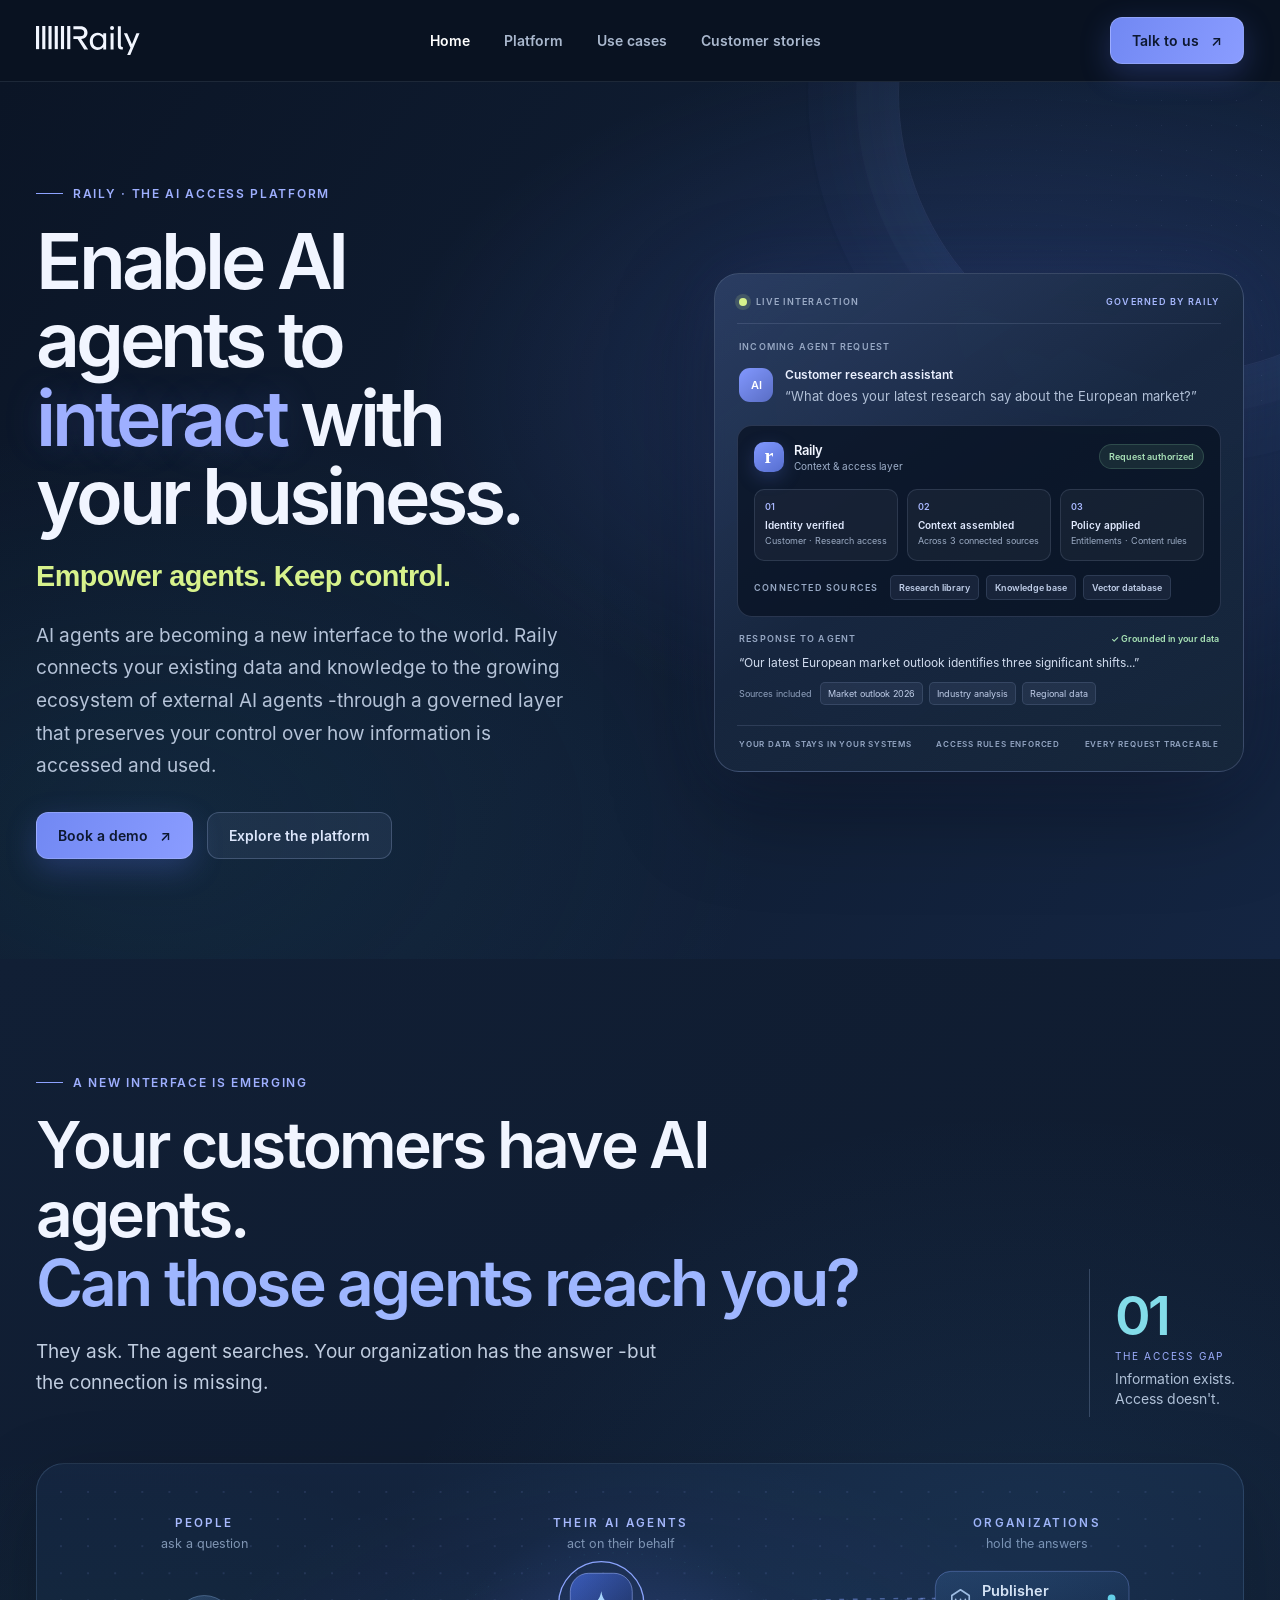
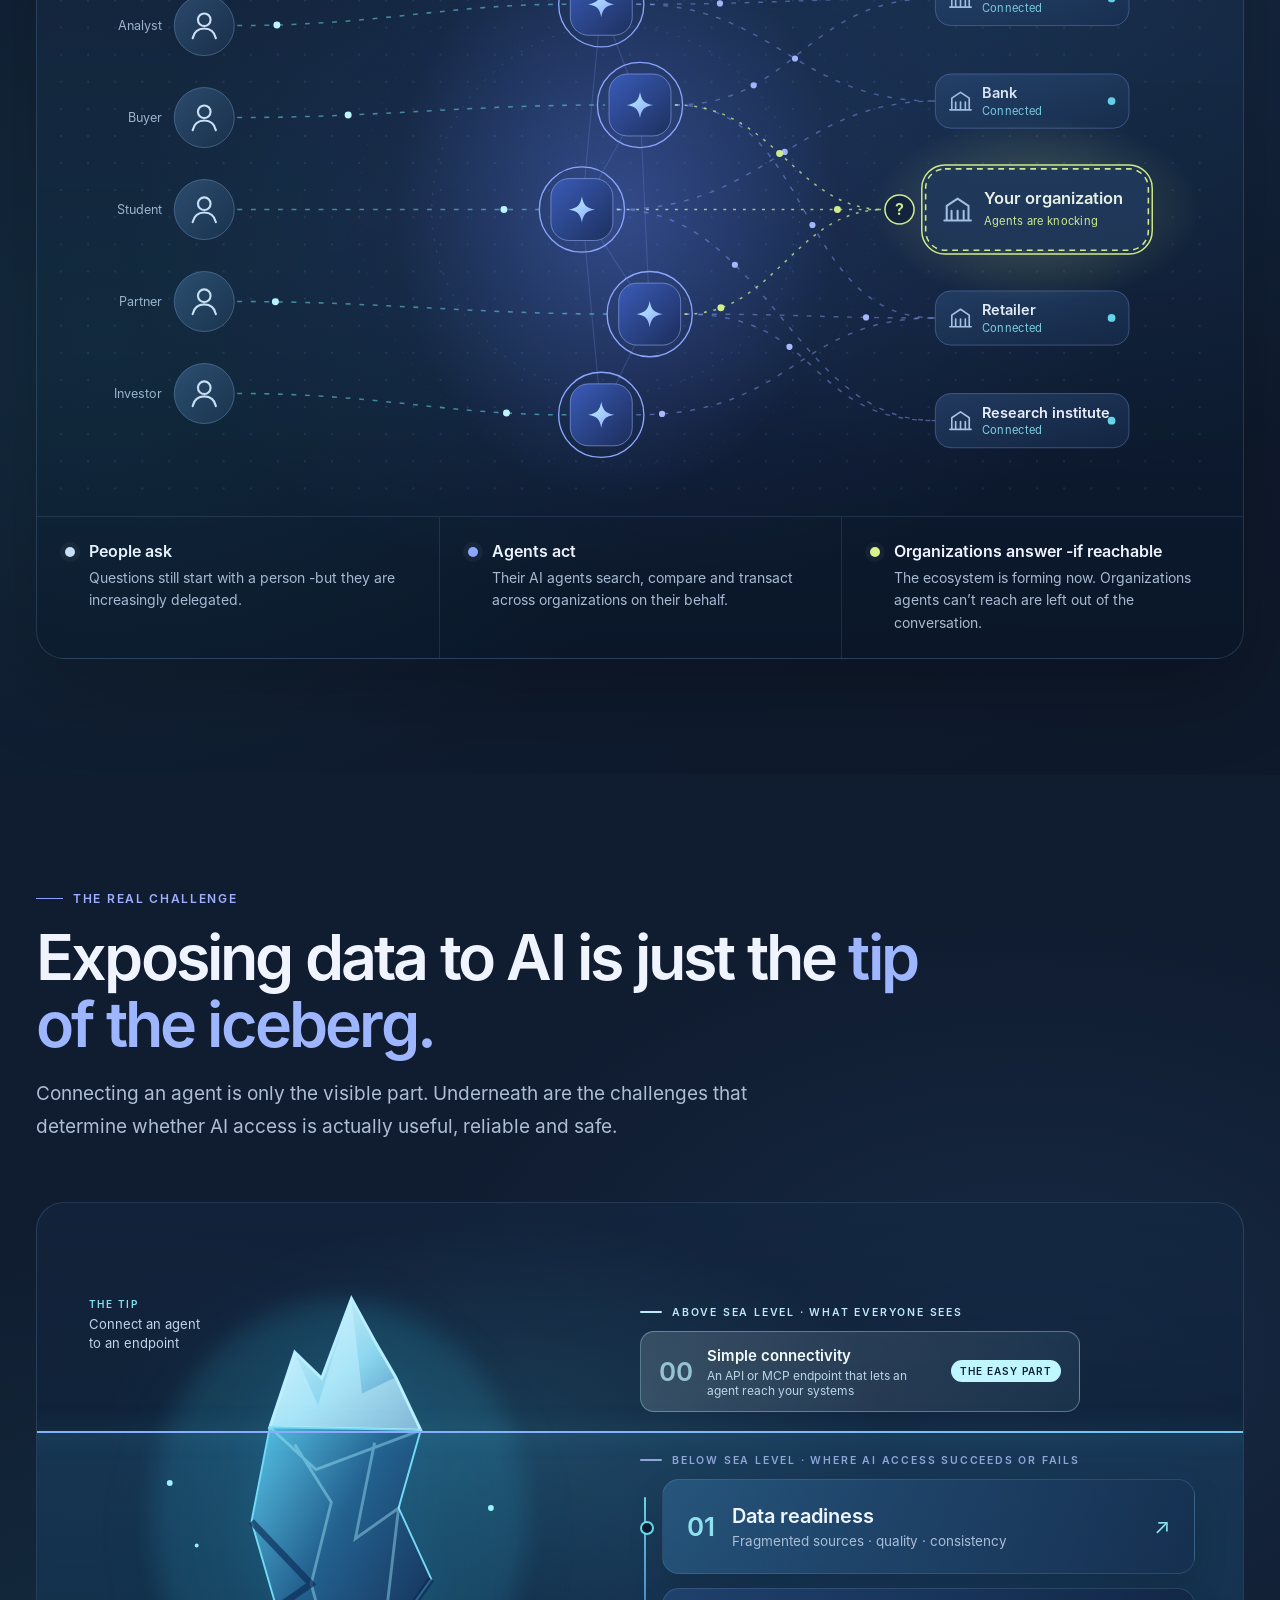
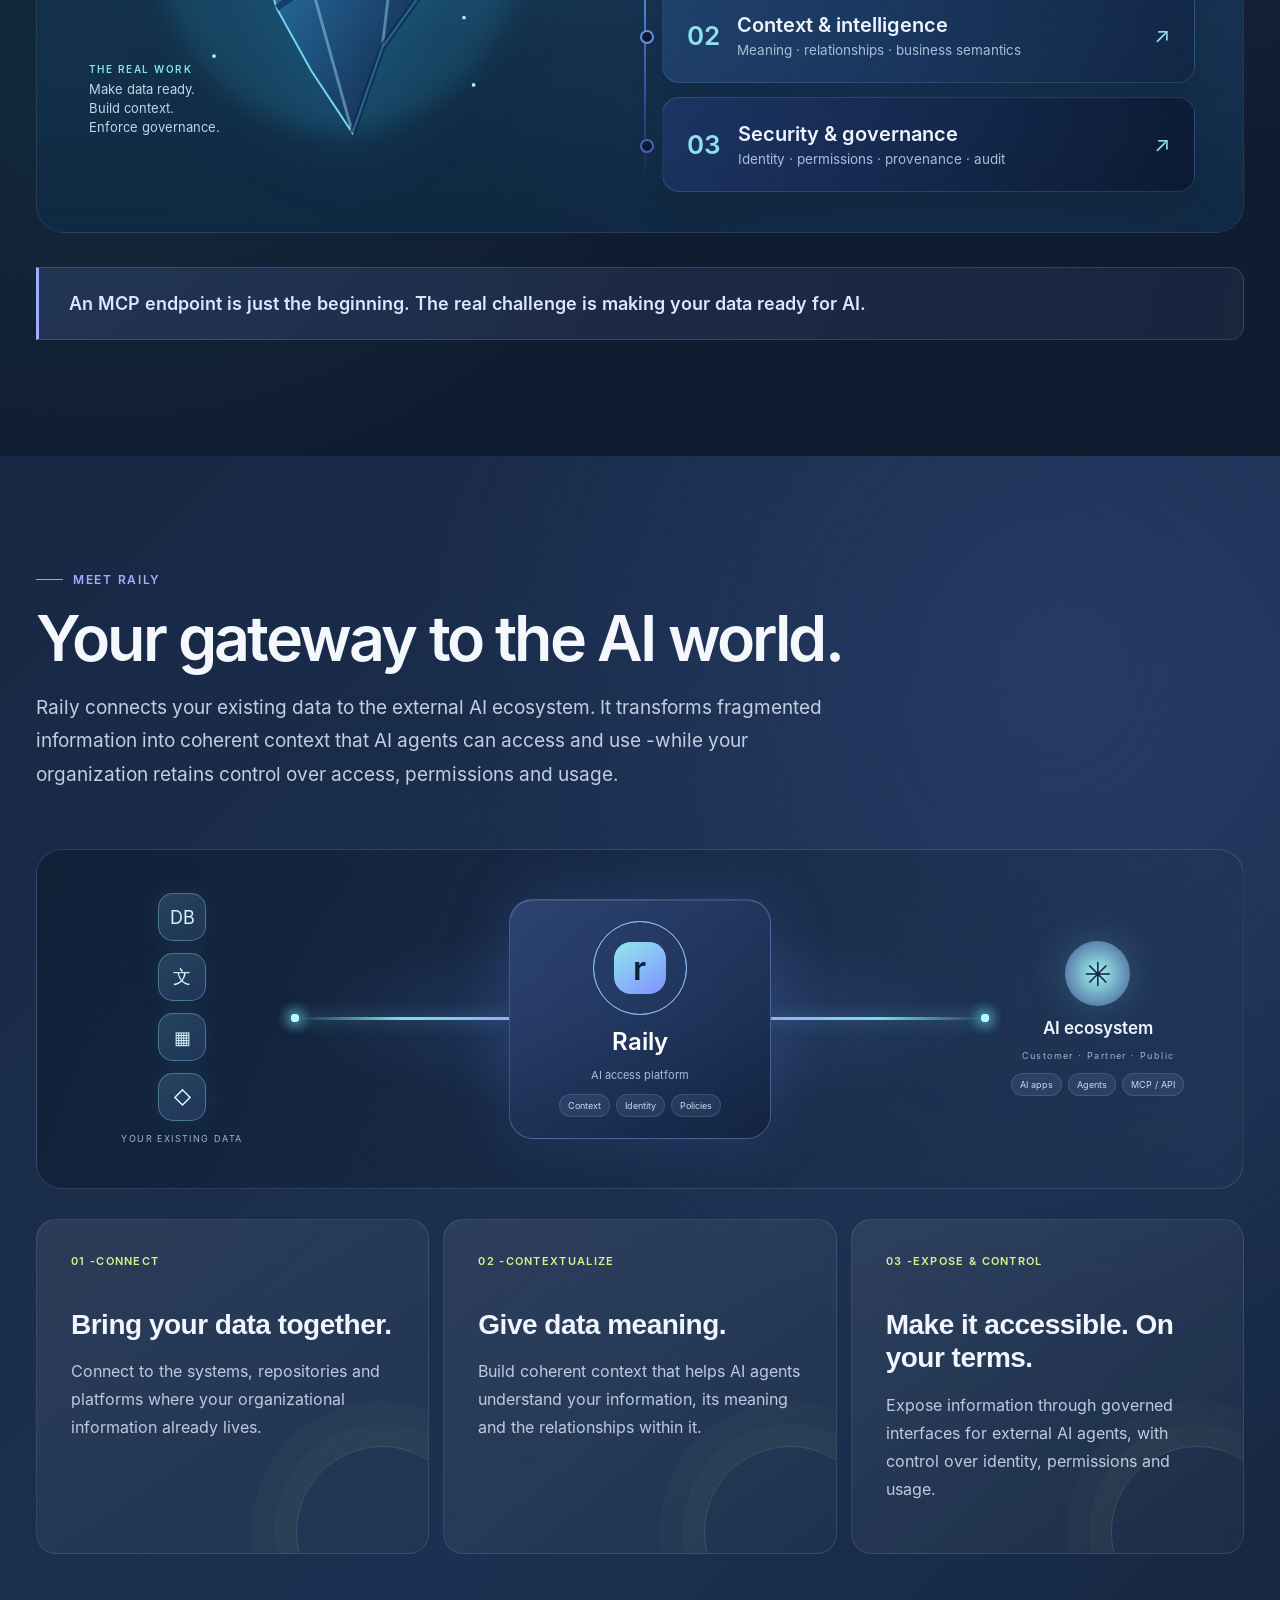
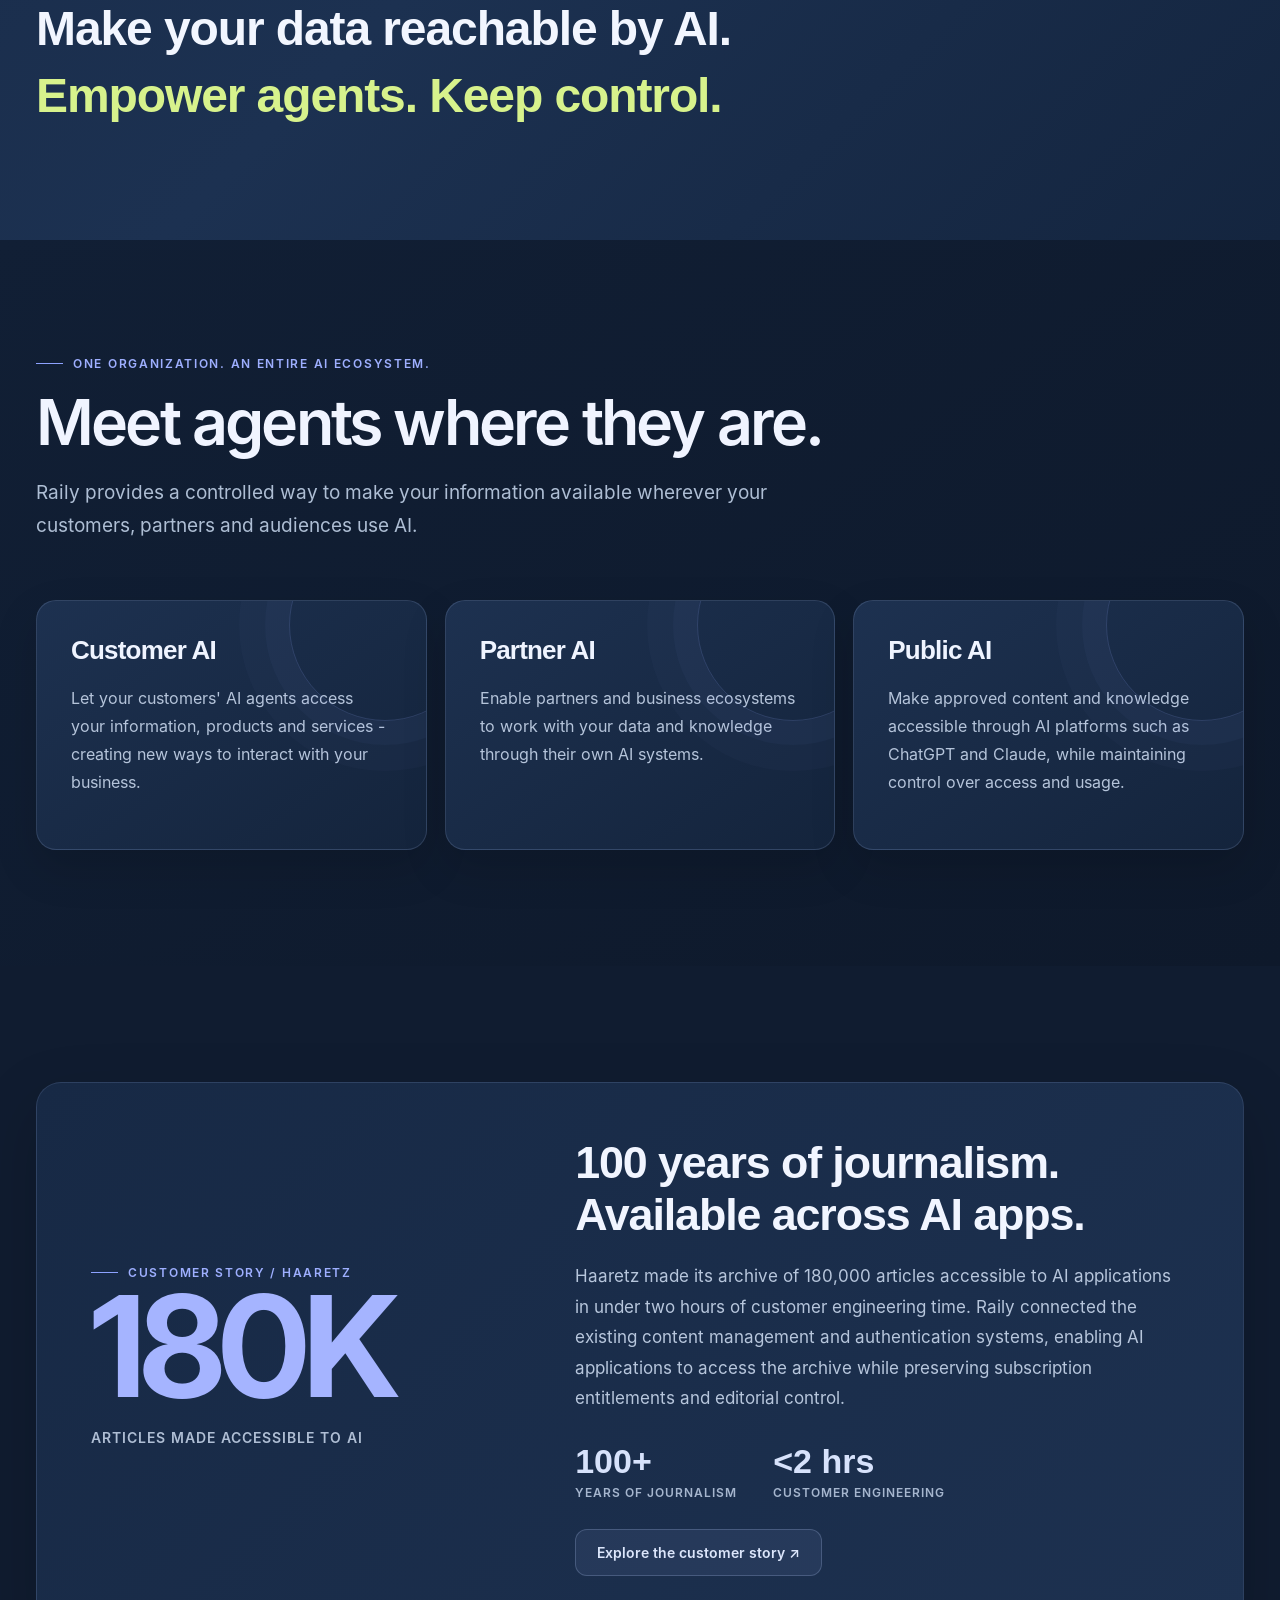
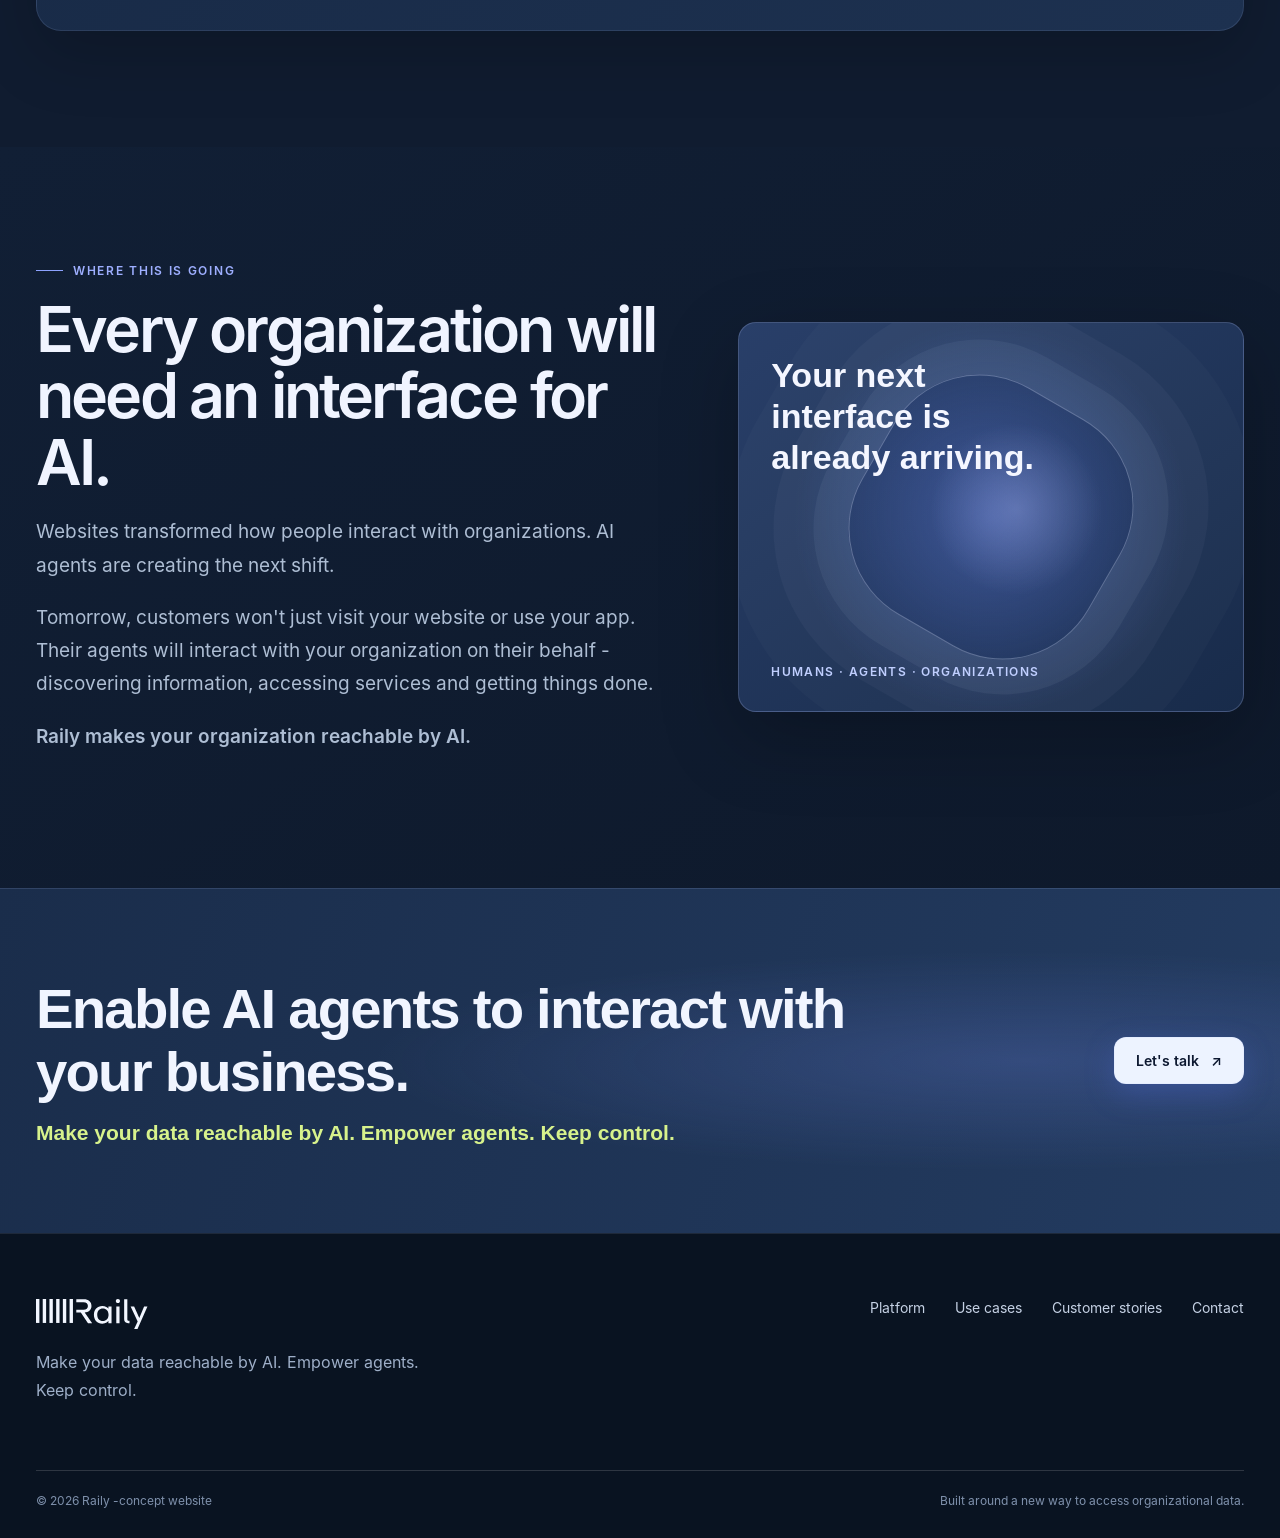
==== commit b323bbc4: "Refactor index.html for consistency and clarity Updated various sections for consistency and clarity" ====
--- a/index.html
+++ b/index.html
@@ -1,6 +1,6 @@
-<!doctype html><html lang="en"><head><meta charset="utf-8"><meta name="viewport" content="width=device-width,initial-scale=1"><meta name="description" content="Enable AI agents to interact with your business. Raily connects, contextualizes and exposes organizational data through governed access."><title>Raily — Enable AI agents to interact with your business</title><link rel="stylesheet" href="assets/site.css"><link rel="stylesheet" href="assets/v6.css"></head><body>
+<!doctype html><html lang="en"><head><meta charset="utf-8"><meta name="viewport" content="width=device-width,initial-scale=1"><meta name="description" content="Enable AI agents to interact with your business. Raily connects, contextualizes and exposes organizational data through governed access."><title>Raily -Enable AI agents to interact with your business</title><link rel="stylesheet" href="assets/site.css"><link rel="stylesheet" href="assets/v6.css"></head><body>
 <header class="topbar"><div class="wrap nav"><a class="brand" href="index.html"><img src="assets/raily-logo.svg" alt="Raily" class="brand-logo" width="104" height="28"></a><button class="menu-toggle" aria-label="Open navigation" aria-expanded="false">☰</button><nav class="navlinks"><a class="active" href="index.html">Home</a><a href="platform.html">Platform</a><a href="use-cases.html">Use cases</a><a href="stories.html">Customer stories</a></nav><a class="nav-cta" href="contact.html">Talk to us <span>↗</span></a></div></header>
-<main><section class="hero"><div class="wrap hero-grid"><div class="hero-copy"><div class="eyebrow">Raily · The AI access platform</div><h1>Enable AI agents to <em>interact</em> with your business.</h1><p class="hero-tagline">Empower agents. Keep control.</p><p class="lead">AI agents are becoming a new interface to the world. Raily connects your existing data and knowledge to the growing ecosystem of external AI agents — through a governed layer that preserves your control over how information is accessed and used.</p><div class="actions"><a class="button" href="contact.html">Book a demo <span>↗</span></a><a class="button secondary" href="platform.html">Explore the platform</a></div></div><div class="hero-product" aria-label="Illustration of an AI agent request being handled by Raily with organizational context and access controls">
+<main><section class="hero"><div class="wrap hero-grid"><div class="hero-copy"><div class="eyebrow">Raily · The AI access platform</div><h1>Enable AI agents to <em>interact</em> with your business.</h1><p class="hero-tagline">Empower agents. Keep control.</p><p class="lead">AI agents are becoming a new interface to the world. Raily connects your existing data and knowledge to the growing ecosystem of external AI agents -through a governed layer that preserves your control over how information is accessed and used.</p><div class="actions"><a class="button" href="contact.html">Book a demo <span>↗</span></a><a class="button secondary" href="platform.html">Explore the platform</a></div></div><div class="hero-product" aria-label="Illustration of an AI agent request being handled by Raily with organizational context and access controls">
 <div class="product-top"><span class="live-dot"></span><span>LIVE INTERACTION</span><span class="product-top-right">GOVERNED BY RAILY</span></div>
 <div class="product-request"><div class="mini-label">INCOMING AGENT REQUEST</div><div class="request-row"><div class="agent-avatar">AI</div><div><strong>Customer research assistant</strong><p>“What does your latest research say about the European market?”</p></div></div></div>
 <div class="product-core"><div class="core-brand"><span class="core-mark">r</span><div><strong>Raily</strong><small>Context & access layer</small></div><span class="status-pill">Request authorized</span></div>
@@ -9,7 +9,7 @@
 <div class="product-response"><div class="response-head"><span>RESPONSE TO AGENT</span><span class="verified">✓ Grounded in your data</span></div><p>“Our latest European market outlook identifies three significant shifts...”</p><div class="response-sources"><span>Sources included</span><i>Market outlook 2026</i><i>Industry analysis</i><i>Regional data</i></div></div>
 <div class="product-foot"><span>YOUR DATA STAYS IN YOUR SYSTEMS</span><span>ACCESS RULES ENFORCED</span><span>EVERY REQUEST TRACEABLE</span></div>
 </div></div></section>
-<section class="section white problem-section"><div class="wrap"><div class="problem-intro"><div><div class="eyebrow">A new interface is emerging</div><h2>Your customers have AI agents.<br><span>Can those agents reach you?</span></h2><p>They ask. The agent searches. Your organization has the answer — but the connection is missing.</p></div><div class="problem-stat"><strong>01</strong><span>THE ACCESS GAP</span><small>Information exists.<br>Access doesn't.</small></div></div><div class="eco-scene" role="img" aria-label="Illustration of an emerging ecosystem: people delegate questions to their own AI agents, and those agents connect with many organizations. Several organizations are already connected; agents are still trying to reach your organization.">
+<section class="section white problem-section"><div class="wrap"><div class="problem-intro"><div><div class="eyebrow">A new interface is emerging</div><h2>Your customers have AI agents.<br><span>Can those agents reach you?</span></h2><p>They ask. The agent searches. Your organization has the answer -but the connection is missing.</p></div><div class="problem-stat"><strong>01</strong><span>THE ACCESS GAP</span><small>Information exists.<br>Access doesn't.</small></div></div><div class="eco-scene" role="img" aria-label="Illustration of an emerging ecosystem: people delegate questions to their own AI agents, and those agents connect with many organizations. Several organizations are already connected; agents are still trying to reach your organization.">
 <div class="eco-canvas"><svg class="eco-svg" viewBox="0 0 1200 640" aria-hidden="true" focusable="false">
 <defs>
 <pattern id="ecoDots" width="28" height="28" patternUnits="userSpaceOnUse"><circle cx="2" cy="2" r="1" fill="#8ea5ff" opacity=".16"/></pattern>
@@ -107,9 +107,9 @@
 </g>
 </svg></div>
 <div class="eco-legend">
-<div class="eco-step"><span class="eco-step-dot people"></span><div><b>People ask</b><p>Questions still start with a person — but they are increasingly delegated.</p></div></div>
+<div class="eco-step"><span class="eco-step-dot people"></span><div><b>People ask</b><p>Questions still start with a person -but they are increasingly delegated.</p></div></div>
 <div class="eco-step"><span class="eco-step-dot agents"></span><div><b>Agents act</b><p>Their AI agents search, compare and transact across organizations on their behalf.</p></div></div>
-<div class="eco-step"><span class="eco-step-dot orgs"></span><div><b>Organizations answer — if reachable</b><p>The ecosystem is forming now. Organizations agents can’t reach are left out of the conversation.</p></div></div>
+<div class="eco-step"><span class="eco-step-dot orgs"></span><div><b>Organizations answer -if reachable</b><p>The ecosystem is forming now. Organizations agents can’t reach are left out of the conversation.</p></div></div>
 </div>
 </div>
 </div></section>
@@ -129,9 +129,9 @@
 </div>
 </div>
 </div><div class="callout">An MCP endpoint is just the beginning. The real challenge is making your data ready for AI.</div></div></section>
-<section class="section dark"><div class="wrap"><div class="section-head"><div class="eyebrow">Meet Raily</div><h2>Your gateway to the AI world.</h2><p>Raily connects your existing data to the external AI ecosystem. It transforms fragmented information into coherent context that AI agents can access and use — while your organization retains control over access, permissions and usage.</p></div><div class="solution-flow"><div class="solution-sources"><span class="source-orb">DB</span><span class="source-orb">文</span><span class="source-orb">▦</span><span class="source-orb">◇</span><small>YOUR EXISTING DATA</small></div><div class="solution-beam"><i></i><i></i><i></i></div><div class="solution-hub"><div class="hub-rings"><span></span><span></span><span></span><b>r</b></div><strong>Raily</strong><small>AI access platform</small><div class="hub-pills"><span>Context</span><span>Identity</span><span>Policies</span></div></div><div class="solution-beam beam-out"><i></i><i></i><i></i></div><div class="solution-agents"><div class="agent-orb">✳</div><b>AI ecosystem</b><small>Customer · Partner · Public</small><div class="agent-chips"><span>AI apps</span><span>Agents</span><span>MCP / API</span></div></div></div><div class="steps"><article class="step"><div class="stepno">01 — CONNECT</div><h3>Bring your data together.</h3><p>Connect to the systems, repositories and platforms where your organizational information already lives.</p></article><article class="step"><div class="stepno">02 — CONTEXTUALIZE</div><h3>Give data meaning.</h3><p>Build coherent context that helps AI agents understand your information, its meaning and the relationships within it.</p></article><article class="step"><div class="stepno">03 — EXPOSE & CONTROL</div><h3>Make it accessible. On your terms.</h3><p>Expose information through governed interfaces for external AI agents, with control over identity, permissions and usage.</p></article></div><div style="padding-top:46px"><p class="tagline">Make your data reachable by AI. <span>Empower agents. Keep control.</span></p></div></div></section>
-<section class="section white"><div class="wrap"><div class="section-head"><div class="eyebrow">One organization. An entire AI ecosystem.</div><h2>Meet agents where they are.</h2><p>Raily provides a controlled way to make your information available wherever your customers, partners and audiences use AI.</p></div><div class="ecosystem"><article class="eco"><h3>Customer AI</h3><p>Let your customers' AI agents access your information, products and services — creating new ways to interact with your business.</p></article><article class="eco"><h3>Partner AI</h3><p>Enable partners and business ecosystems to work with your data and knowledge through their own AI systems.</p></article><article class="eco"><h3>Public AI</h3><p>Make approved content and knowledge accessible through AI platforms such as ChatGPT and Claude, while maintaining control over access and usage.</p></article></div></div></section>
+<section class="section dark"><div class="wrap"><div class="section-head"><div class="eyebrow">Meet Raily</div><h2>Your gateway to the AI world.</h2><p>Raily connects your existing data to the external AI ecosystem. It transforms fragmented information into coherent context that AI agents can access and use -while your organization retains control over access, permissions and usage.</p></div><div class="solution-flow"><div class="solution-sources"><span class="source-orb">DB</span><span class="source-orb">文</span><span class="source-orb">▦</span><span class="source-orb">◇</span><small>YOUR EXISTING DATA</small></div><div class="solution-beam"><i></i><i></i><i></i></div><div class="solution-hub"><div class="hub-rings"><span></span><span></span><span></span><b>r</b></div><strong>Raily</strong><small>AI access platform</small><div class="hub-pills"><span>Context</span><span>Identity</span><span>Policies</span></div></div><div class="solution-beam beam-out"><i></i><i></i><i></i></div><div class="solution-agents"><div class="agent-orb">✳</div><b>AI ecosystem</b><small>Customer · Partner · Public</small><div class="agent-chips"><span>AI apps</span><span>Agents</span><span>MCP / API</span></div></div></div><div class="steps"><article class="step"><div class="stepno">01 -CONNECT</div><h3>Bring your data together.</h3><p>Connect to the systems, repositories and platforms where your organizational information already lives.</p></article><article class="step"><div class="stepno">02 -CONTEXTUALIZE</div><h3>Give data meaning.</h3><p>Build coherent context that helps AI agents understand your information, its meaning and the relationships within it.</p></article><article class="step"><div class="stepno">03 -EXPOSE & CONTROL</div><h3>Make it accessible. On your terms.</h3><p>Expose information through governed interfaces for external AI agents, with control over identity, permissions and usage.</p></article></div><div style="padding-top:46px"><p class="tagline">Make your data reachable by AI. <span>Empower agents. Keep control.</span></p></div></div></section>
+<section class="section white"><div class="wrap"><div class="section-head"><div class="eyebrow">One organization. An entire AI ecosystem.</div><h2>Meet agents where they are.</h2><p>Raily provides a controlled way to make your information available wherever your customers, partners and audiences use AI.</p></div><div class="ecosystem"><article class="eco"><h3>Customer AI</h3><p>Let your customers' AI agents access your information, products and services -creating new ways to interact with your business.</p></article><article class="eco"><h3>Partner AI</h3><p>Enable partners and business ecosystems to work with your data and knowledge through their own AI systems.</p></article><article class="eco"><h3>Public AI</h3><p>Make approved content and knowledge accessible through AI platforms such as ChatGPT and Claude, while maintaining control over access and usage.</p></article></div></div></section>
 <section class="section"><div class="wrap proof"><div><div class="eyebrow">Customer story / Haaretz</div><div class="proof-number">180K<small>articles made accessible to AI</small></div></div><div><h3>100 years of journalism. Available across AI apps.</h3><p>Haaretz made its archive of 180,000 articles accessible to AI applications in under two hours of customer engineering time. Raily connected the existing content management and authentication systems, enabling AI applications to access the archive while preserving subscription entitlements and editorial control.</p><div class="proof-metrics"><div class="metric"><strong>100+</strong><span>Years of journalism</span></div><div class="metric"><strong>&lt;2 hrs</strong><span>Customer engineering</span></div></div><a class="button secondary" href="stories.html">Explore the customer story ↗</a></div></div></section>
-<section class="section white"><div class="wrap vision"><div><div class="eyebrow">Where this is going</div><h2>Every organization will need an interface for AI.</h2><p class="body">Websites transformed how people interact with organizations. AI agents are creating the next shift.</p><p class="body">Tomorrow, customers won't just visit your website or use your app. Their agents will interact with your organization on their behalf — discovering information, accessing services and getting things done.</p><p class="body"><strong>Raily makes your organization reachable by AI.</strong></p></div><div class="vision-art"><strong>Your next interface is already arriving.</strong><span>HUMANS · AGENTS · ORGANIZATIONS</span></div></div></section>
+<section class="section white"><div class="wrap vision"><div><div class="eyebrow">Where this is going</div><h2>Every organization will need an interface for AI.</h2><p class="body">Websites transformed how people interact with organizations. AI agents are creating the next shift.</p><p class="body">Tomorrow, customers won't just visit your website or use your app. Their agents will interact with your organization on their behalf -discovering information, accessing services and getting things done.</p><p class="body"><strong>Raily makes your organization reachable by AI.</strong></p></div><div class="vision-art"><strong>Your next interface is already arriving.</strong><span>HUMANS · AGENTS · ORGANIZATIONS</span></div></div></section>
 <section class="final-cta"><div class="wrap final-cta-inner"><div><h2>Enable AI agents to interact with your business.</h2><p>Make your data reachable by AI. Empower agents. Keep control.</p></div><a class="button" href="contact.html">Let's talk <span>↗</span></a></div></section></main>
-<footer class="footer"><div class="wrap"><div class="footer-top"><div><a class="brand" href="index.html"><img src="assets/raily-logo.svg" alt="Raily" class="brand-logo" width="104" height="28"></a><p>Make your data reachable by AI. Empower agents. Keep control.</p></div><div class="footer-links"><a href="platform.html">Platform</a><a href="use-cases.html">Use cases</a><a href="stories.html">Customer stories</a><a href="contact.html">Contact</a></div></div><div class="copyright"><span>© 2026 Raily — concept website</span><span>Built around a new way to access organizational data.</span></div></div></footer><script src="assets/site.js"></script></body></html>
+<footer class="footer"><div class="wrap"><div class="footer-top"><div><a class="brand" href="index.html"><img src="assets/raily-logo.svg" alt="Raily" class="brand-logo" width="104" height="28"></a><p>Make your data reachable by AI. Empower agents. Keep control.</p></div><div class="footer-links"><a href="platform.html">Platform</a><a href="use-cases.html">Use cases</a><a href="stories.html">Customer stories</a><a href="contact.html">Contact</a></div></div><div class="copyright"><span>© 2026 Raily -concept website</span><span>Built around a new way to access organizational data.</span></div></div></footer><script src="assets/site.js"></script></body></html>
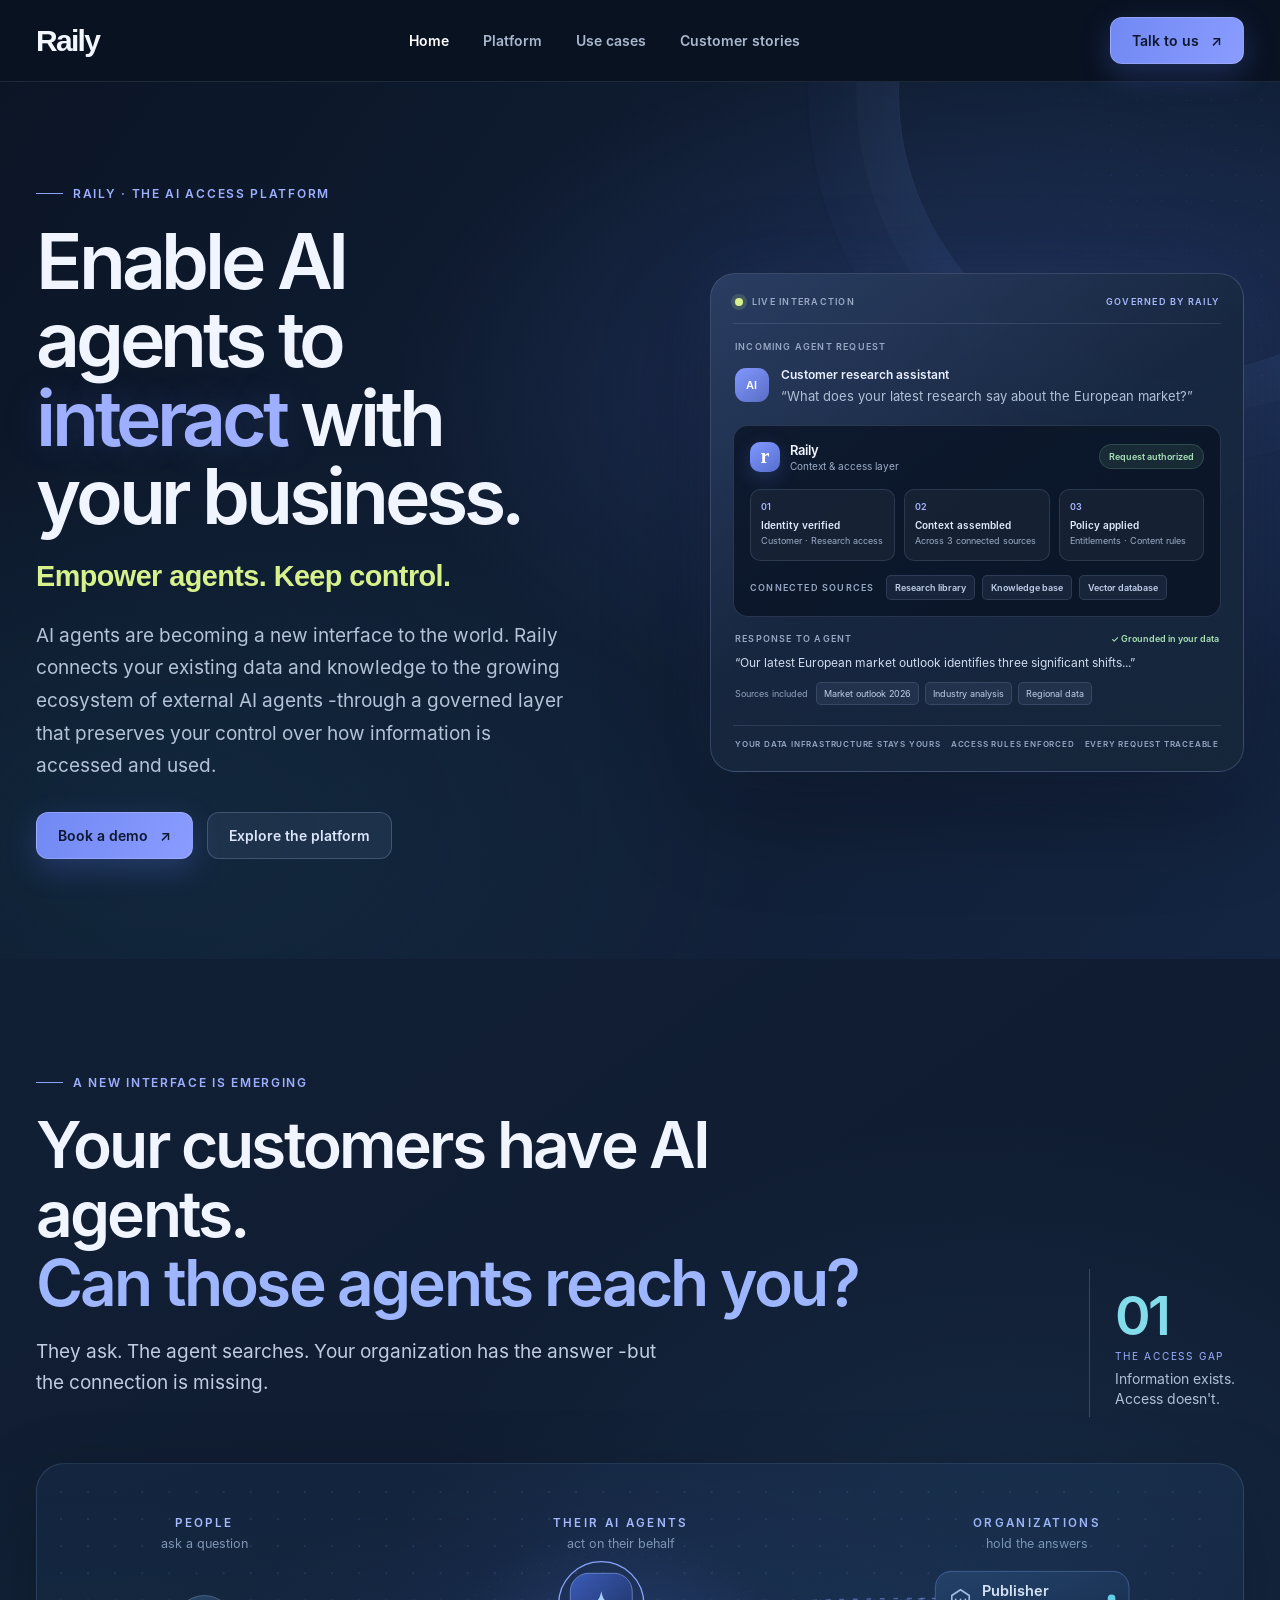
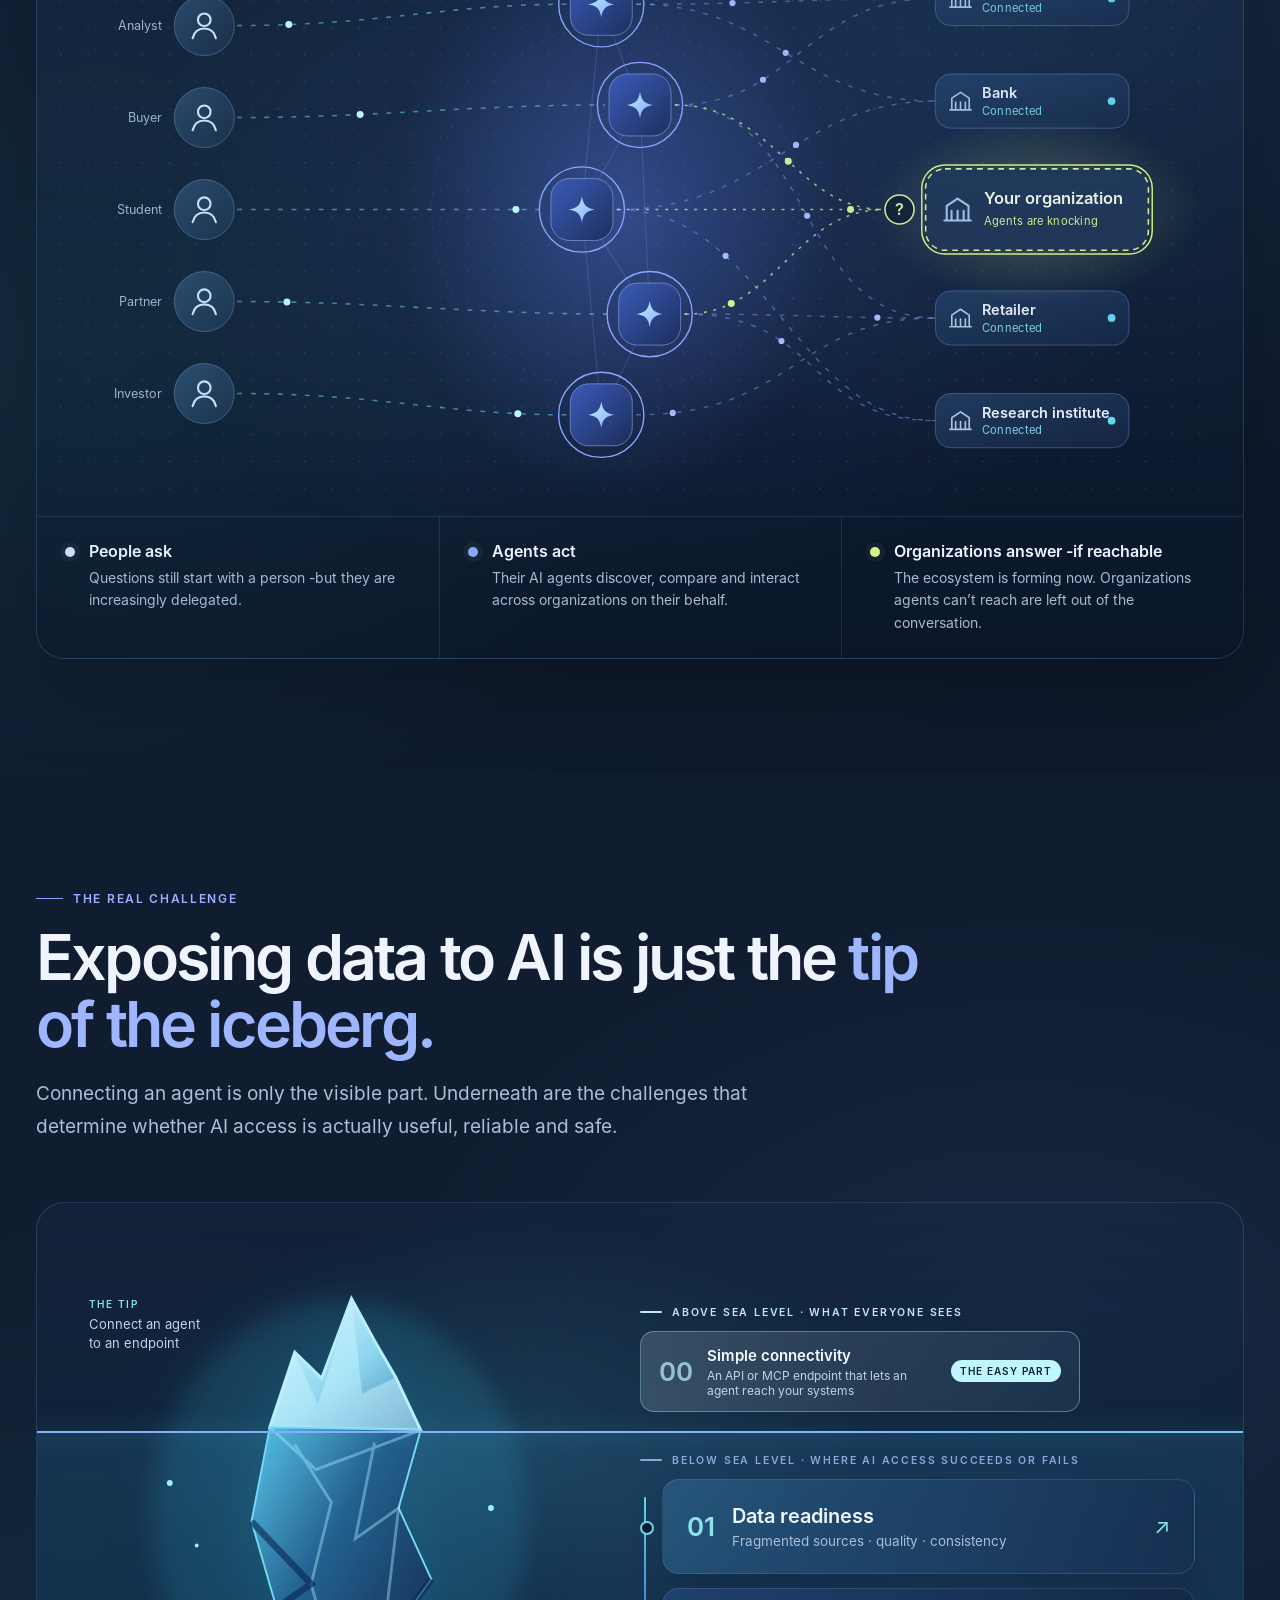
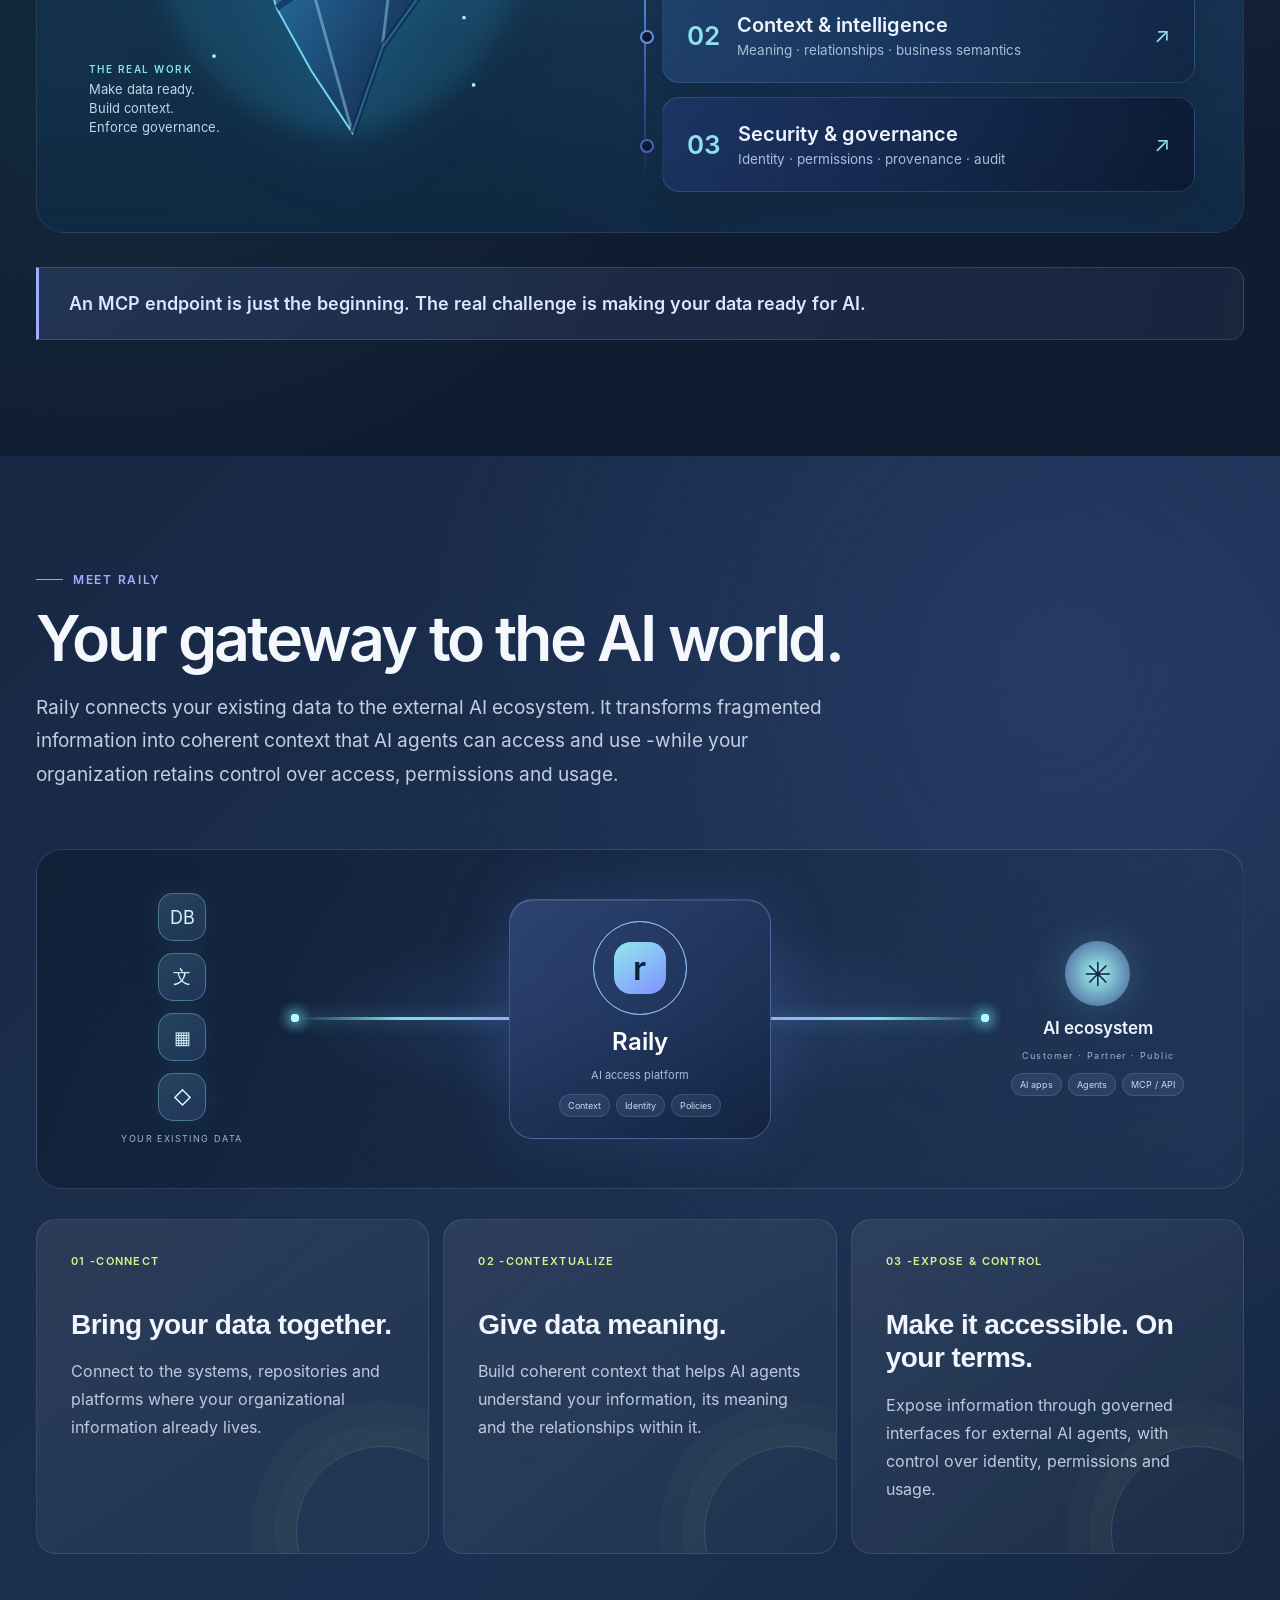
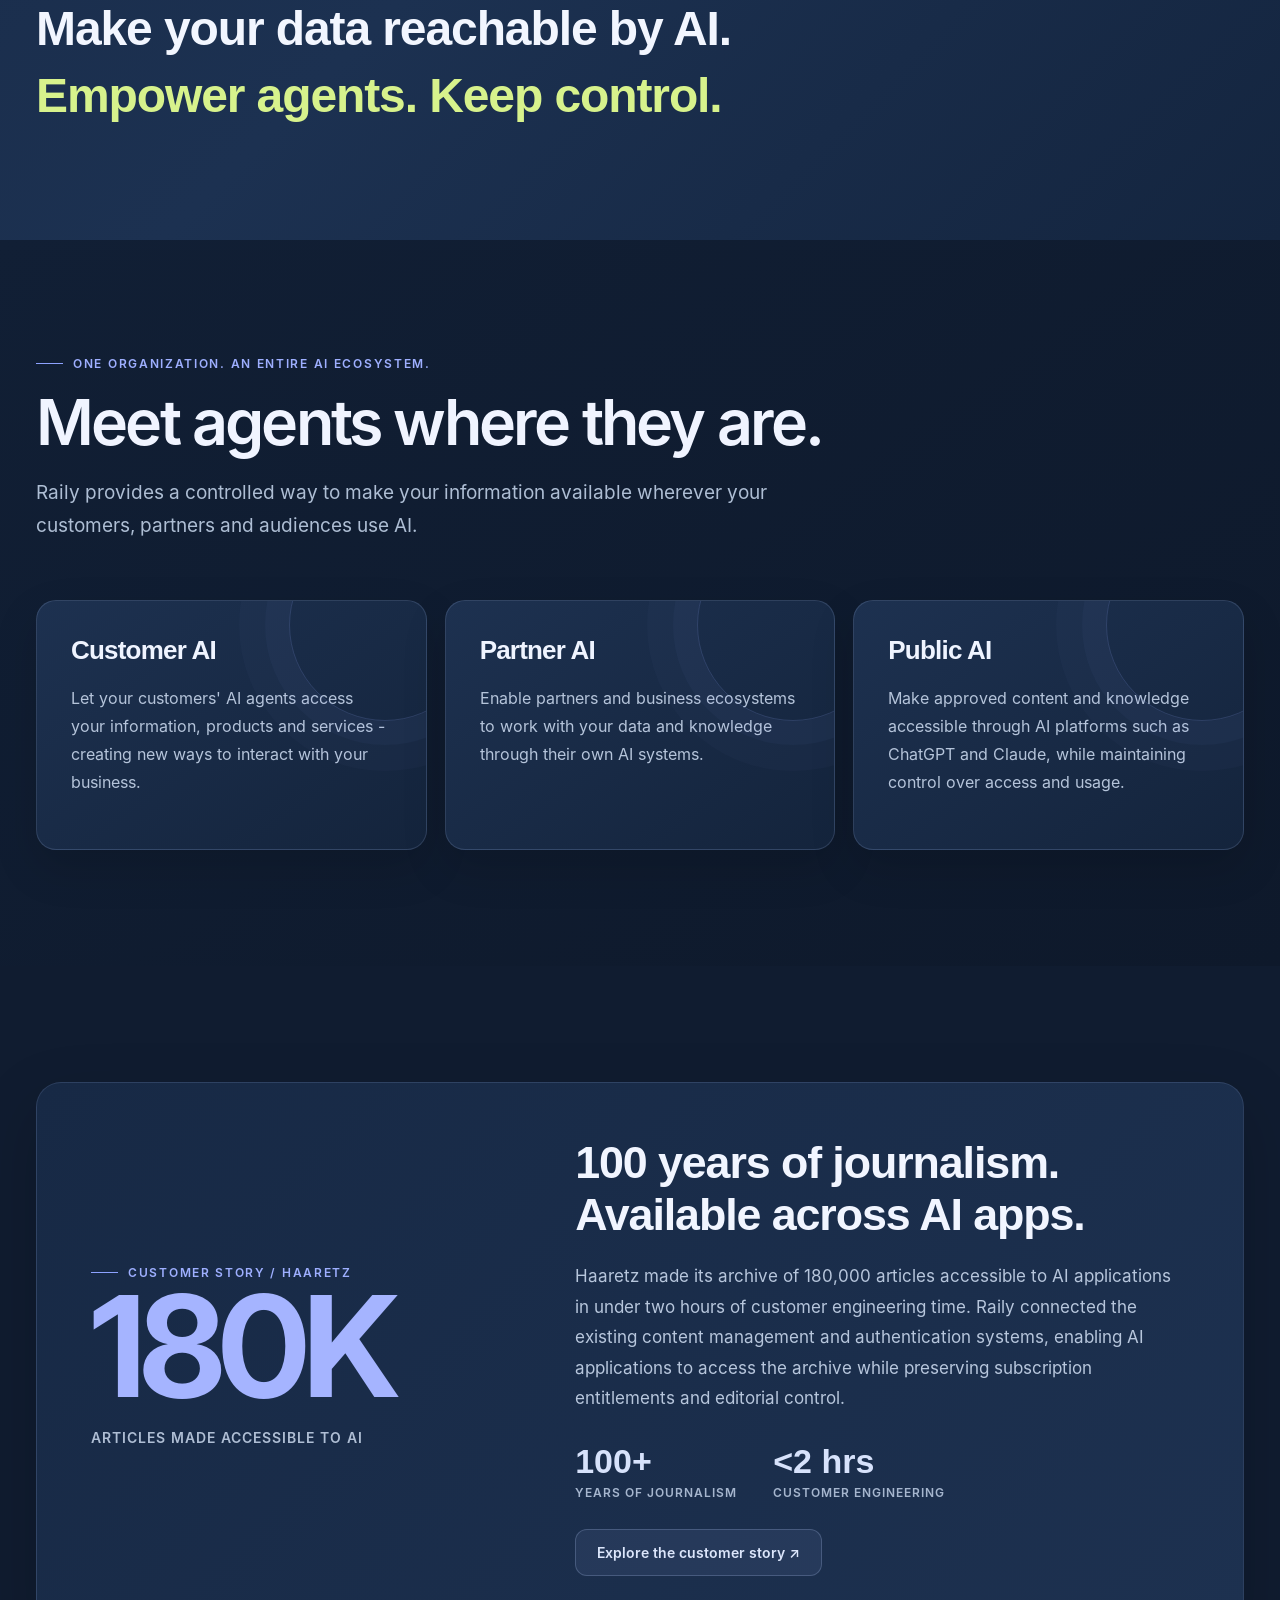
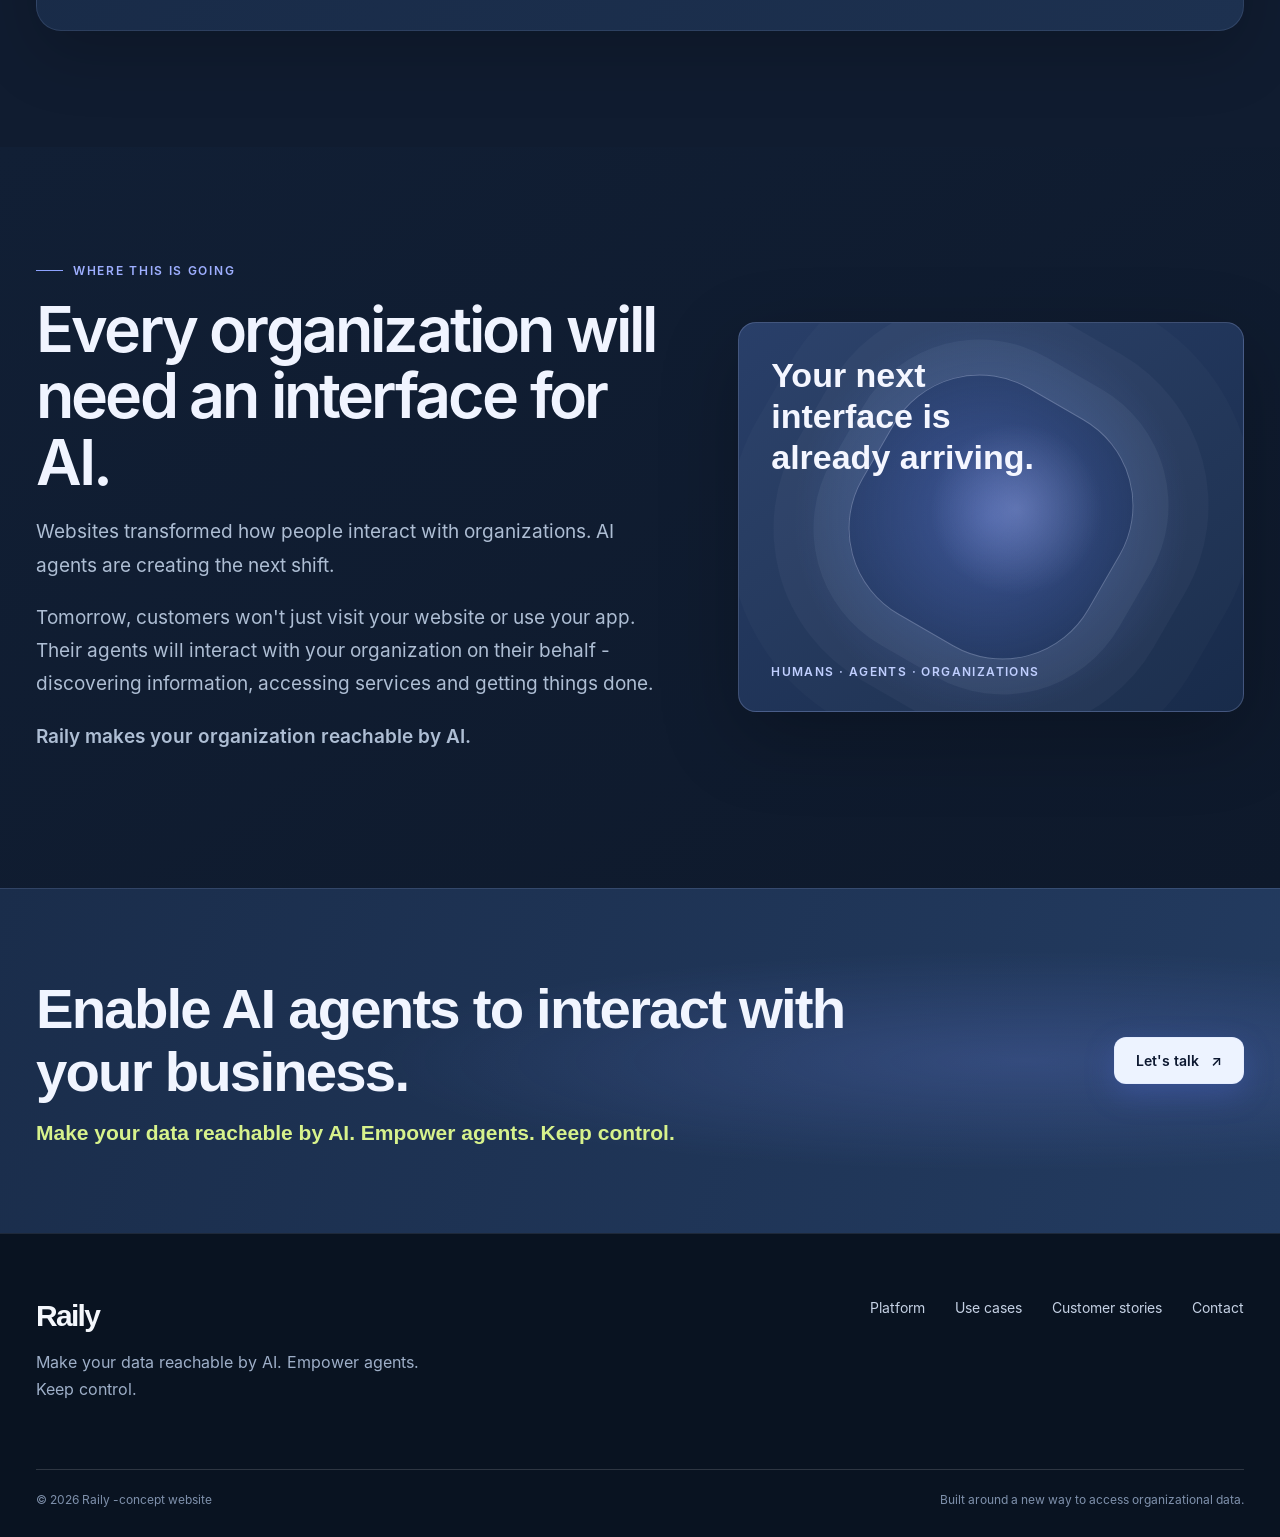
==== commit a90e90c9: "Refine Raily website visual hierarchy and brand placeholder" ====
--- a/index.html
+++ b/index.html
@@ -1,5 +1,5 @@
-<!doctype html><html lang="en"><head><meta charset="utf-8"><meta name="viewport" content="width=device-width,initial-scale=1"><meta name="description" content="Enable AI agents to interact with your business. Raily connects, contextualizes and exposes organizational data through governed access."><title>Raily -Enable AI agents to interact with your business</title><link rel="stylesheet" href="assets/site.css"><link rel="stylesheet" href="assets/v6.css"></head><body>
-<header class="topbar"><div class="wrap nav"><a class="brand" href="index.html"><img src="assets/raily-logo.svg" alt="Raily" class="brand-logo" width="104" height="28"></a><button class="menu-toggle" aria-label="Open navigation" aria-expanded="false">☰</button><nav class="navlinks"><a class="active" href="index.html">Home</a><a href="platform.html">Platform</a><a href="use-cases.html">Use cases</a><a href="stories.html">Customer stories</a></nav><a class="nav-cta" href="contact.html">Talk to us <span>↗</span></a></div></header>
+<!doctype html><html lang="en"><head><meta charset="utf-8"><meta name="viewport" content="width=device-width,initial-scale=1"><meta name="description" content="Enable AI agents to interact with your business. Raily connects, contextualizes and exposes organizational data through governed access."><title>Raily -Enable AI agents to interact with your business</title><link rel="stylesheet" href="assets/site.css"><link rel="stylesheet" href="assets/v6.css"><link rel="stylesheet" href="assets/v7.css"></head><body>
+<header class="topbar"><div class="wrap nav"><a class="brand" href="index.html"><span class="brand-text" aria-label="Raily">Raily</span></a><button class="menu-toggle" aria-label="Open navigation" aria-expanded="false">☰</button><nav class="navlinks"><a class="active" href="index.html">Home</a><a href="platform.html">Platform</a><a href="use-cases.html">Use cases</a><a href="stories.html">Customer stories</a></nav><a class="nav-cta" href="contact.html">Talk to us <span>↗</span></a></div></header>
 <main><section class="hero"><div class="wrap hero-grid"><div class="hero-copy"><div class="eyebrow">Raily · The AI access platform</div><h1>Enable AI agents to <em>interact</em> with your business.</h1><p class="hero-tagline">Empower agents. Keep control.</p><p class="lead">AI agents are becoming a new interface to the world. Raily connects your existing data and knowledge to the growing ecosystem of external AI agents -through a governed layer that preserves your control over how information is accessed and used.</p><div class="actions"><a class="button" href="contact.html">Book a demo <span>↗</span></a><a class="button secondary" href="platform.html">Explore the platform</a></div></div><div class="hero-product" aria-label="Illustration of an AI agent request being handled by Raily with organizational context and access controls">
 <div class="product-top"><span class="live-dot"></span><span>LIVE INTERACTION</span><span class="product-top-right">GOVERNED BY RAILY</span></div>
 <div class="product-request"><div class="mini-label">INCOMING AGENT REQUEST</div><div class="request-row"><div class="agent-avatar">AI</div><div><strong>Customer research assistant</strong><p>“What does your latest research say about the European market?”</p></div></div></div>
@@ -7,7 +7,7 @@
 <div class="core-grid"><div class="core-step"><span class="step-icon">01</span><strong>Identity verified</strong><small>Customer · Research access</small></div><div class="core-step"><span class="step-icon">02</span><strong>Context assembled</strong><small>Across 3 connected sources</small></div><div class="core-step"><span class="step-icon">03</span><strong>Policy applied</strong><small>Entitlements · Content rules</small></div></div>
 <div class="source-strip"><span>CONNECTED SOURCES</span><b>Research library</b><b>Knowledge base</b><b>Vector database</b></div></div>
 <div class="product-response"><div class="response-head"><span>RESPONSE TO AGENT</span><span class="verified">✓ Grounded in your data</span></div><p>“Our latest European market outlook identifies three significant shifts...”</p><div class="response-sources"><span>Sources included</span><i>Market outlook 2026</i><i>Industry analysis</i><i>Regional data</i></div></div>
-<div class="product-foot"><span>YOUR DATA STAYS IN YOUR SYSTEMS</span><span>ACCESS RULES ENFORCED</span><span>EVERY REQUEST TRACEABLE</span></div>
+<div class="product-foot"><span>YOUR DATA INFRASTRUCTURE STAYS YOURS</span><span>ACCESS RULES ENFORCED</span><span>EVERY REQUEST TRACEABLE</span></div>
 </div></div></section>
 <section class="section white problem-section"><div class="wrap"><div class="problem-intro"><div><div class="eyebrow">A new interface is emerging</div><h2>Your customers have AI agents.<br><span>Can those agents reach you?</span></h2><p>They ask. The agent searches. Your organization has the answer -but the connection is missing.</p></div><div class="problem-stat"><strong>01</strong><span>THE ACCESS GAP</span><small>Information exists.<br>Access doesn't.</small></div></div><div class="eco-scene" role="img" aria-label="Illustration of an emerging ecosystem: people delegate questions to their own AI agents, and those agents connect with many organizations. Several organizations are already connected; agents are still trying to reach your organization.">
 <div class="eco-canvas"><svg class="eco-svg" viewBox="0 0 1200 640" aria-hidden="true" focusable="false">
@@ -108,7 +108,7 @@
 </svg></div>
 <div class="eco-legend">
 <div class="eco-step"><span class="eco-step-dot people"></span><div><b>People ask</b><p>Questions still start with a person -but they are increasingly delegated.</p></div></div>
-<div class="eco-step"><span class="eco-step-dot agents"></span><div><b>Agents act</b><p>Their AI agents search, compare and transact across organizations on their behalf.</p></div></div>
+<div class="eco-step"><span class="eco-step-dot agents"></span><div><b>Agents act</b><p>Their AI agents discover, compare and interact across organizations on their behalf.</p></div></div>
 <div class="eco-step"><span class="eco-step-dot orgs"></span><div><b>Organizations answer -if reachable</b><p>The ecosystem is forming now. Organizations agents can’t reach are left out of the conversation.</p></div></div>
 </div>
 </div>
@@ -134,4 +134,4 @@
 <section class="section"><div class="wrap proof"><div><div class="eyebrow">Customer story / Haaretz</div><div class="proof-number">180K<small>articles made accessible to AI</small></div></div><div><h3>100 years of journalism. Available across AI apps.</h3><p>Haaretz made its archive of 180,000 articles accessible to AI applications in under two hours of customer engineering time. Raily connected the existing content management and authentication systems, enabling AI applications to access the archive while preserving subscription entitlements and editorial control.</p><div class="proof-metrics"><div class="metric"><strong>100+</strong><span>Years of journalism</span></div><div class="metric"><strong>&lt;2 hrs</strong><span>Customer engineering</span></div></div><a class="button secondary" href="stories.html">Explore the customer story ↗</a></div></div></section>
 <section class="section white"><div class="wrap vision"><div><div class="eyebrow">Where this is going</div><h2>Every organization will need an interface for AI.</h2><p class="body">Websites transformed how people interact with organizations. AI agents are creating the next shift.</p><p class="body">Tomorrow, customers won't just visit your website or use your app. Their agents will interact with your organization on their behalf -discovering information, accessing services and getting things done.</p><p class="body"><strong>Raily makes your organization reachable by AI.</strong></p></div><div class="vision-art"><strong>Your next interface is already arriving.</strong><span>HUMANS · AGENTS · ORGANIZATIONS</span></div></div></section>
 <section class="final-cta"><div class="wrap final-cta-inner"><div><h2>Enable AI agents to interact with your business.</h2><p>Make your data reachable by AI. Empower agents. Keep control.</p></div><a class="button" href="contact.html">Let's talk <span>↗</span></a></div></section></main>
-<footer class="footer"><div class="wrap"><div class="footer-top"><div><a class="brand" href="index.html"><img src="assets/raily-logo.svg" alt="Raily" class="brand-logo" width="104" height="28"></a><p>Make your data reachable by AI. Empower agents. Keep control.</p></div><div class="footer-links"><a href="platform.html">Platform</a><a href="use-cases.html">Use cases</a><a href="stories.html">Customer stories</a><a href="contact.html">Contact</a></div></div><div class="copyright"><span>© 2026 Raily -concept website</span><span>Built around a new way to access organizational data.</span></div></div></footer><script src="assets/site.js"></script></body></html>
+<footer class="footer"><div class="wrap"><div class="footer-top"><div><a class="brand" href="index.html"><span class="brand-text" aria-label="Raily">Raily</span></a><p>Make your data reachable by AI. Empower agents. Keep control.</p></div><div class="footer-links"><a href="platform.html">Platform</a><a href="use-cases.html">Use cases</a><a href="stories.html">Customer stories</a><a href="contact.html">Contact</a></div></div><div class="copyright"><span>© 2026 Raily -concept website</span><span>Built around a new way to access organizational data.</span></div></div></footer><script src="assets/site.js"></script></body></html>
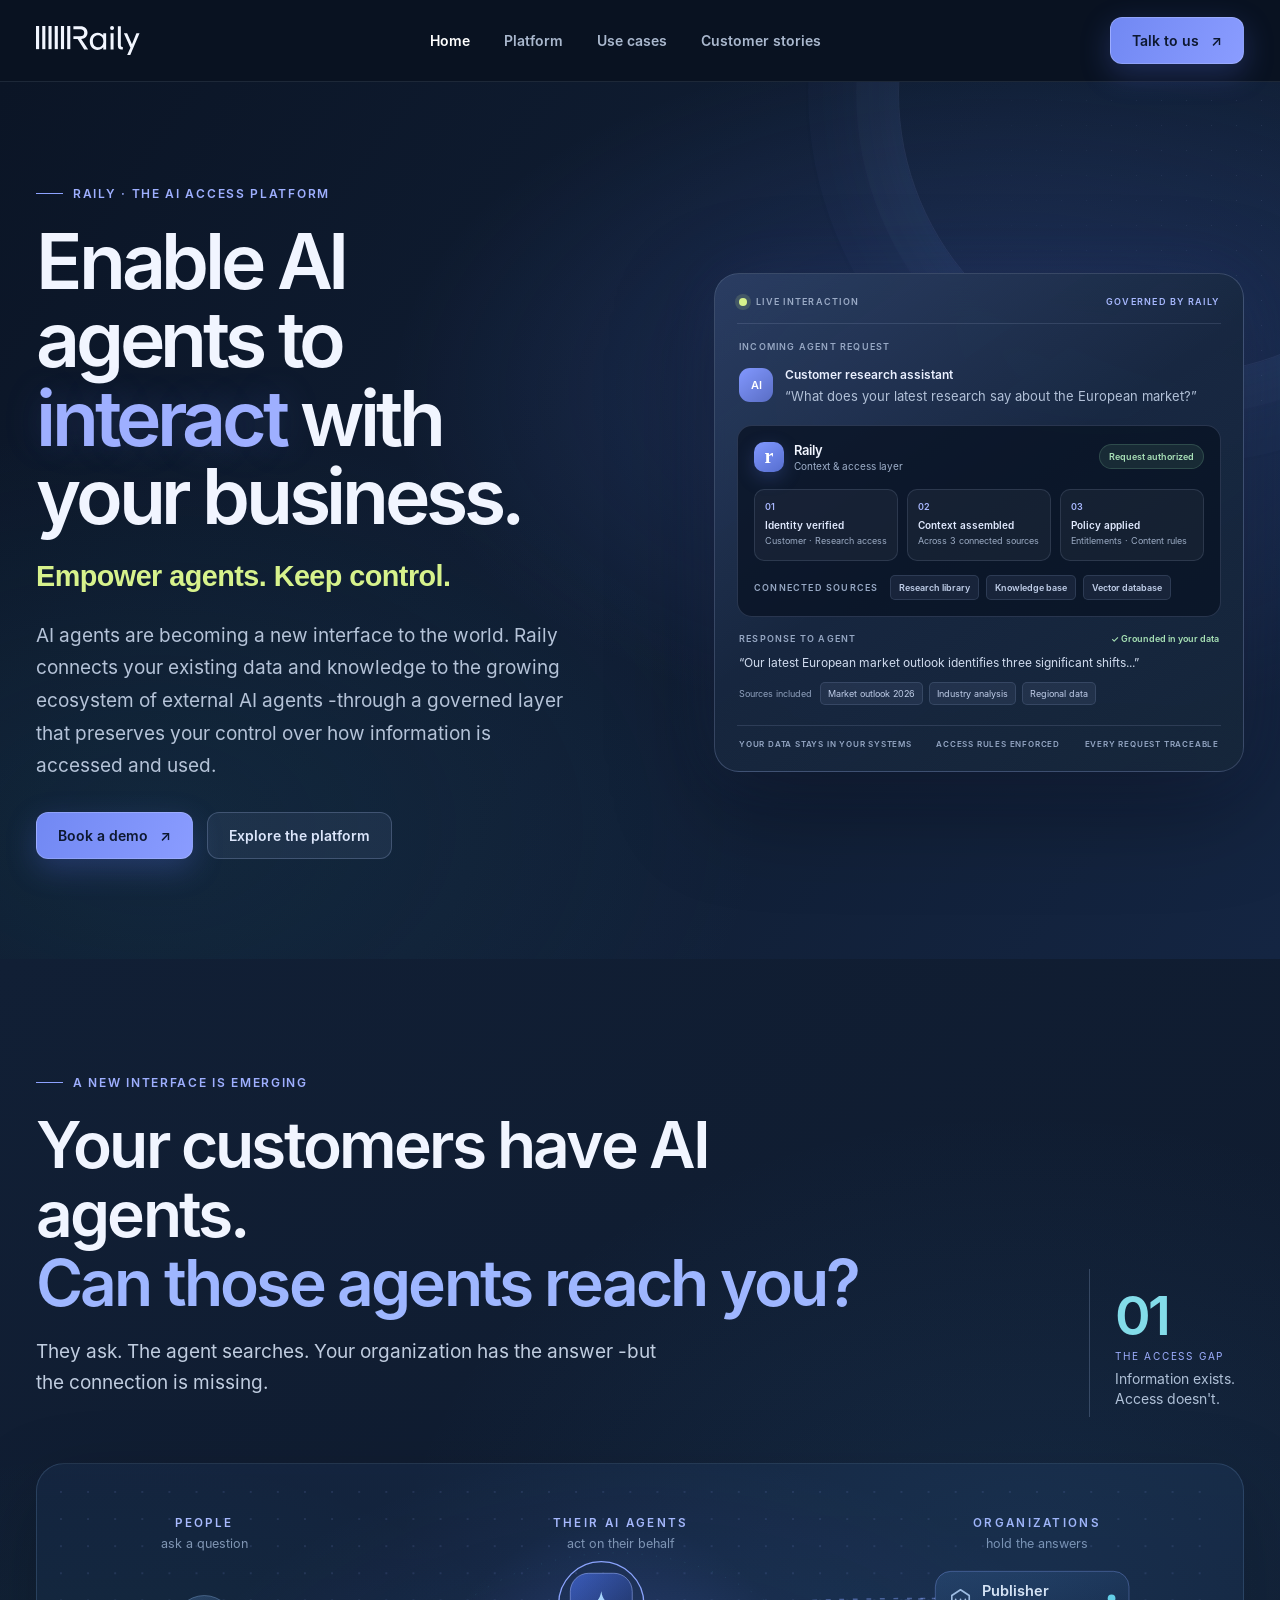
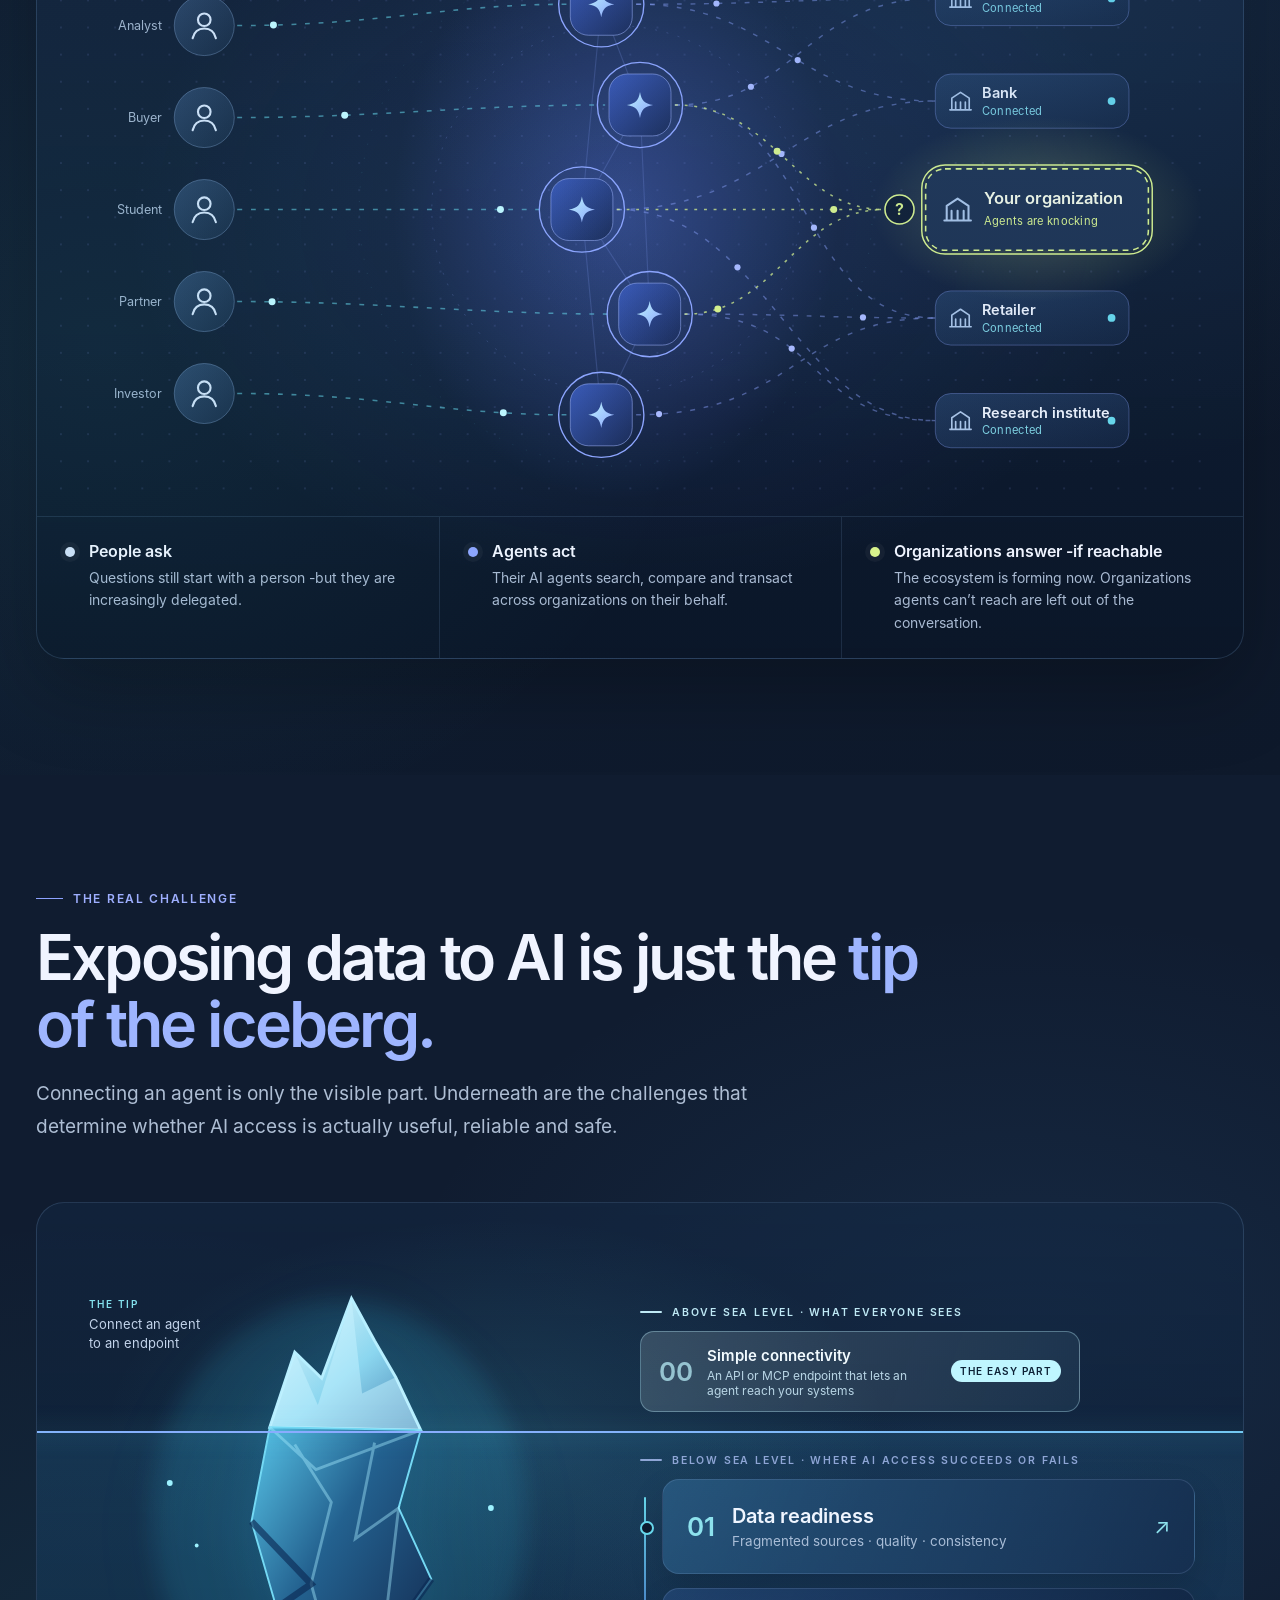
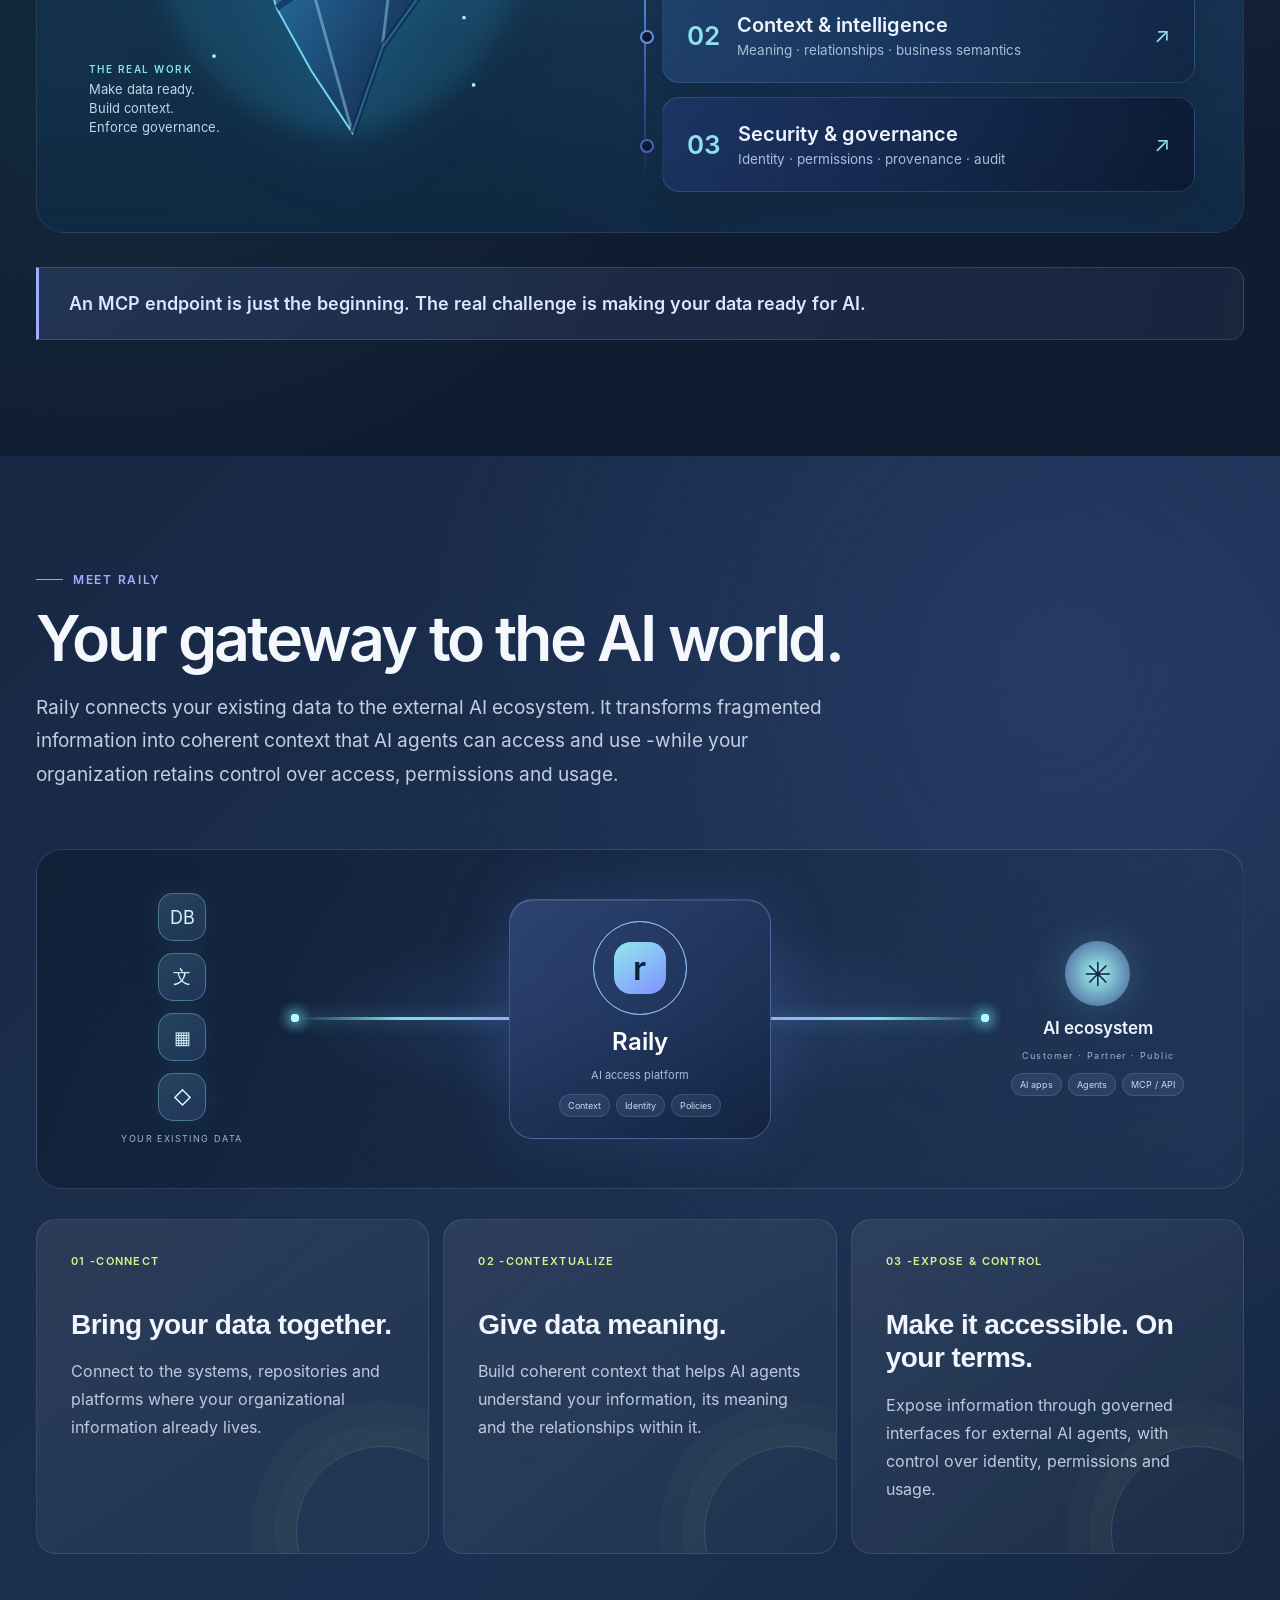
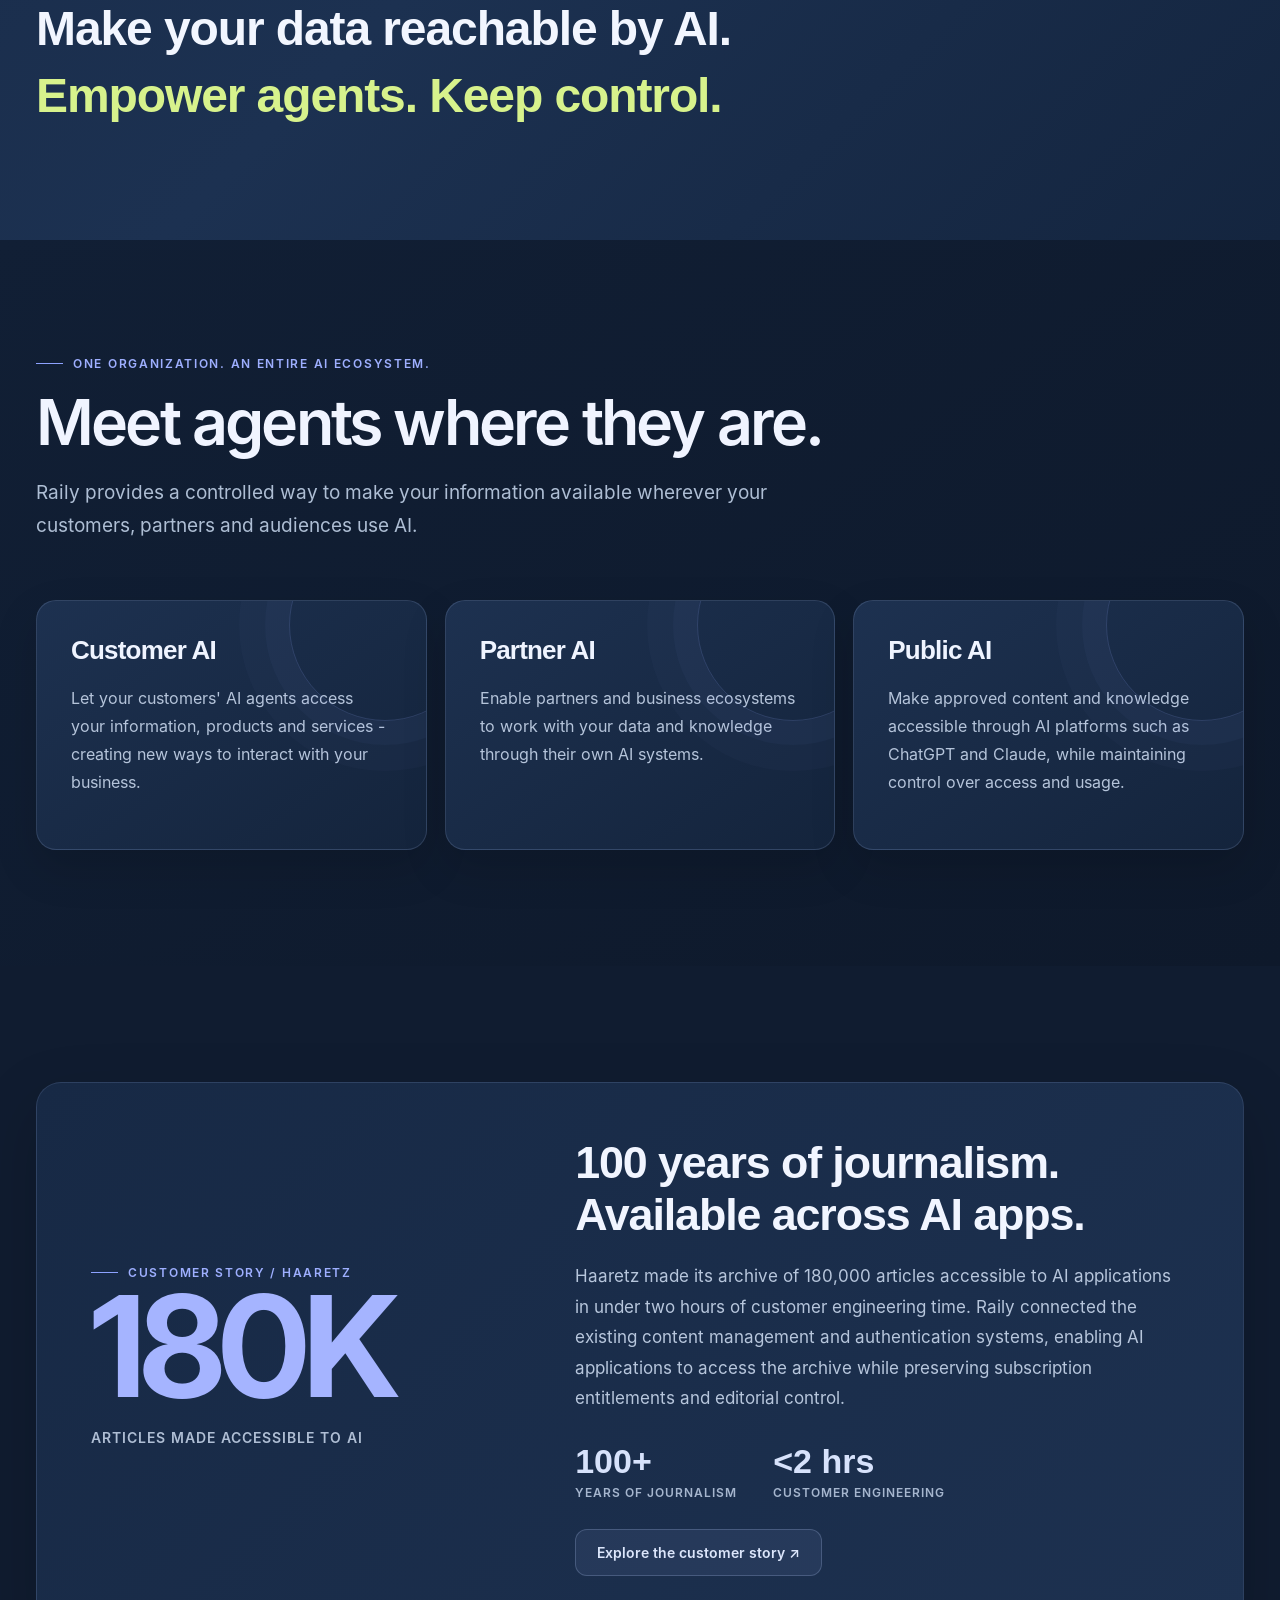
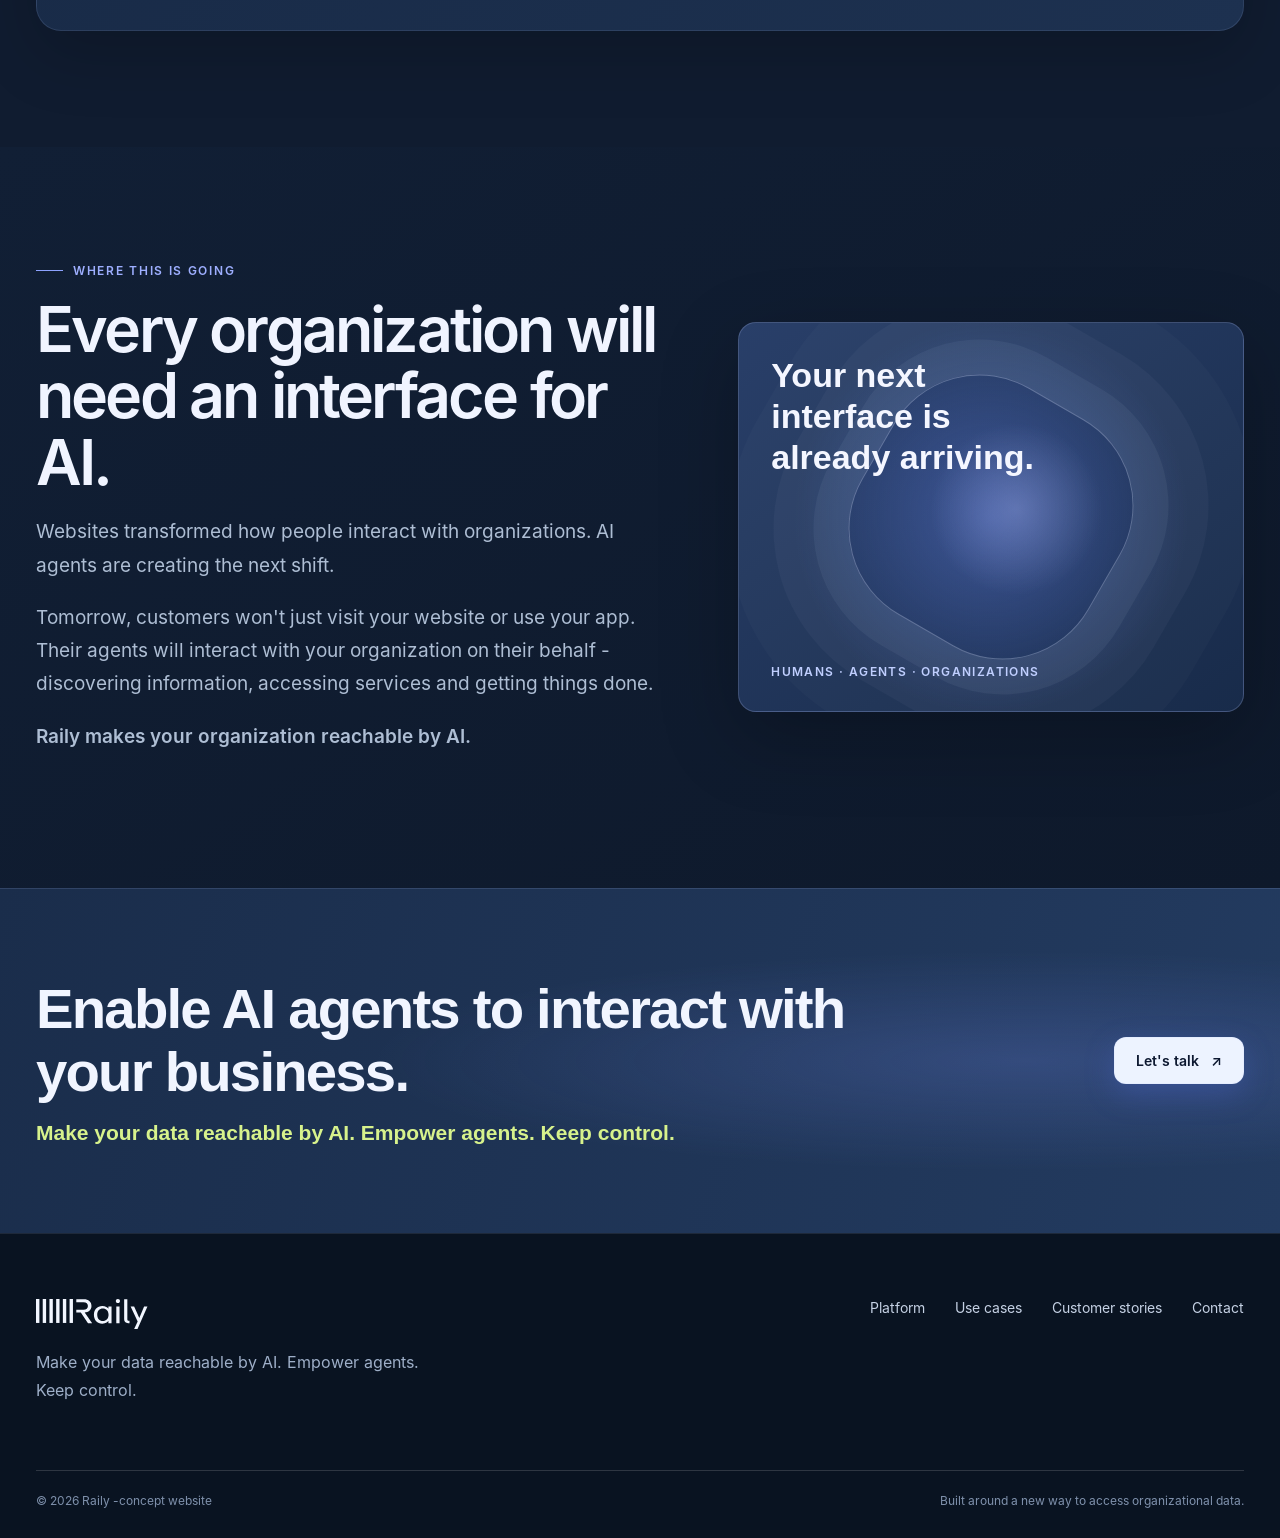
==== commit 500ce6fd: "Revert "Raily website refinements — v7"" ====
--- a/index.html
+++ b/index.html
@@ -1,5 +1,5 @@
-<!doctype html><html lang="en"><head><meta charset="utf-8"><meta name="viewport" content="width=device-width,initial-scale=1"><meta name="description" content="Enable AI agents to interact with your business. Raily connects, contextualizes and exposes organizational data through governed access."><title>Raily -Enable AI agents to interact with your business</title><link rel="stylesheet" href="assets/site.css"><link rel="stylesheet" href="assets/v6.css"><link rel="stylesheet" href="assets/v7.css"></head><body>
-<header class="topbar"><div class="wrap nav"><a class="brand" href="index.html"><span class="brand-text" aria-label="Raily">Raily</span></a><button class="menu-toggle" aria-label="Open navigation" aria-expanded="false">☰</button><nav class="navlinks"><a class="active" href="index.html">Home</a><a href="platform.html">Platform</a><a href="use-cases.html">Use cases</a><a href="stories.html">Customer stories</a></nav><a class="nav-cta" href="contact.html">Talk to us <span>↗</span></a></div></header>
+<!doctype html><html lang="en"><head><meta charset="utf-8"><meta name="viewport" content="width=device-width,initial-scale=1"><meta name="description" content="Enable AI agents to interact with your business. Raily connects, contextualizes and exposes organizational data through governed access."><title>Raily -Enable AI agents to interact with your business</title><link rel="stylesheet" href="assets/site.css"><link rel="stylesheet" href="assets/v6.css"></head><body>
+<header class="topbar"><div class="wrap nav"><a class="brand" href="index.html"><img src="assets/raily-logo.svg" alt="Raily" class="brand-logo" width="104" height="28"></a><button class="menu-toggle" aria-label="Open navigation" aria-expanded="false">☰</button><nav class="navlinks"><a class="active" href="index.html">Home</a><a href="platform.html">Platform</a><a href="use-cases.html">Use cases</a><a href="stories.html">Customer stories</a></nav><a class="nav-cta" href="contact.html">Talk to us <span>↗</span></a></div></header>
 <main><section class="hero"><div class="wrap hero-grid"><div class="hero-copy"><div class="eyebrow">Raily · The AI access platform</div><h1>Enable AI agents to <em>interact</em> with your business.</h1><p class="hero-tagline">Empower agents. Keep control.</p><p class="lead">AI agents are becoming a new interface to the world. Raily connects your existing data and knowledge to the growing ecosystem of external AI agents -through a governed layer that preserves your control over how information is accessed and used.</p><div class="actions"><a class="button" href="contact.html">Book a demo <span>↗</span></a><a class="button secondary" href="platform.html">Explore the platform</a></div></div><div class="hero-product" aria-label="Illustration of an AI agent request being handled by Raily with organizational context and access controls">
 <div class="product-top"><span class="live-dot"></span><span>LIVE INTERACTION</span><span class="product-top-right">GOVERNED BY RAILY</span></div>
 <div class="product-request"><div class="mini-label">INCOMING AGENT REQUEST</div><div class="request-row"><div class="agent-avatar">AI</div><div><strong>Customer research assistant</strong><p>“What does your latest research say about the European market?”</p></div></div></div>
@@ -7,7 +7,7 @@
 <div class="core-grid"><div class="core-step"><span class="step-icon">01</span><strong>Identity verified</strong><small>Customer · Research access</small></div><div class="core-step"><span class="step-icon">02</span><strong>Context assembled</strong><small>Across 3 connected sources</small></div><div class="core-step"><span class="step-icon">03</span><strong>Policy applied</strong><small>Entitlements · Content rules</small></div></div>
 <div class="source-strip"><span>CONNECTED SOURCES</span><b>Research library</b><b>Knowledge base</b><b>Vector database</b></div></div>
 <div class="product-response"><div class="response-head"><span>RESPONSE TO AGENT</span><span class="verified">✓ Grounded in your data</span></div><p>“Our latest European market outlook identifies three significant shifts...”</p><div class="response-sources"><span>Sources included</span><i>Market outlook 2026</i><i>Industry analysis</i><i>Regional data</i></div></div>
-<div class="product-foot"><span>YOUR DATA INFRASTRUCTURE STAYS YOURS</span><span>ACCESS RULES ENFORCED</span><span>EVERY REQUEST TRACEABLE</span></div>
+<div class="product-foot"><span>YOUR DATA STAYS IN YOUR SYSTEMS</span><span>ACCESS RULES ENFORCED</span><span>EVERY REQUEST TRACEABLE</span></div>
 </div></div></section>
 <section class="section white problem-section"><div class="wrap"><div class="problem-intro"><div><div class="eyebrow">A new interface is emerging</div><h2>Your customers have AI agents.<br><span>Can those agents reach you?</span></h2><p>They ask. The agent searches. Your organization has the answer -but the connection is missing.</p></div><div class="problem-stat"><strong>01</strong><span>THE ACCESS GAP</span><small>Information exists.<br>Access doesn't.</small></div></div><div class="eco-scene" role="img" aria-label="Illustration of an emerging ecosystem: people delegate questions to their own AI agents, and those agents connect with many organizations. Several organizations are already connected; agents are still trying to reach your organization.">
 <div class="eco-canvas"><svg class="eco-svg" viewBox="0 0 1200 640" aria-hidden="true" focusable="false">
@@ -108,7 +108,7 @@
 </svg></div>
 <div class="eco-legend">
 <div class="eco-step"><span class="eco-step-dot people"></span><div><b>People ask</b><p>Questions still start with a person -but they are increasingly delegated.</p></div></div>
-<div class="eco-step"><span class="eco-step-dot agents"></span><div><b>Agents act</b><p>Their AI agents discover, compare and interact across organizations on their behalf.</p></div></div>
+<div class="eco-step"><span class="eco-step-dot agents"></span><div><b>Agents act</b><p>Their AI agents search, compare and transact across organizations on their behalf.</p></div></div>
 <div class="eco-step"><span class="eco-step-dot orgs"></span><div><b>Organizations answer -if reachable</b><p>The ecosystem is forming now. Organizations agents can’t reach are left out of the conversation.</p></div></div>
 </div>
 </div>
@@ -134,4 +134,4 @@
 <section class="section"><div class="wrap proof"><div><div class="eyebrow">Customer story / Haaretz</div><div class="proof-number">180K<small>articles made accessible to AI</small></div></div><div><h3>100 years of journalism. Available across AI apps.</h3><p>Haaretz made its archive of 180,000 articles accessible to AI applications in under two hours of customer engineering time. Raily connected the existing content management and authentication systems, enabling AI applications to access the archive while preserving subscription entitlements and editorial control.</p><div class="proof-metrics"><div class="metric"><strong>100+</strong><span>Years of journalism</span></div><div class="metric"><strong>&lt;2 hrs</strong><span>Customer engineering</span></div></div><a class="button secondary" href="stories.html">Explore the customer story ↗</a></div></div></section>
 <section class="section white"><div class="wrap vision"><div><div class="eyebrow">Where this is going</div><h2>Every organization will need an interface for AI.</h2><p class="body">Websites transformed how people interact with organizations. AI agents are creating the next shift.</p><p class="body">Tomorrow, customers won't just visit your website or use your app. Their agents will interact with your organization on their behalf -discovering information, accessing services and getting things done.</p><p class="body"><strong>Raily makes your organization reachable by AI.</strong></p></div><div class="vision-art"><strong>Your next interface is already arriving.</strong><span>HUMANS · AGENTS · ORGANIZATIONS</span></div></div></section>
 <section class="final-cta"><div class="wrap final-cta-inner"><div><h2>Enable AI agents to interact with your business.</h2><p>Make your data reachable by AI. Empower agents. Keep control.</p></div><a class="button" href="contact.html">Let's talk <span>↗</span></a></div></section></main>
-<footer class="footer"><div class="wrap"><div class="footer-top"><div><a class="brand" href="index.html"><span class="brand-text" aria-label="Raily">Raily</span></a><p>Make your data reachable by AI. Empower agents. Keep control.</p></div><div class="footer-links"><a href="platform.html">Platform</a><a href="use-cases.html">Use cases</a><a href="stories.html">Customer stories</a><a href="contact.html">Contact</a></div></div><div class="copyright"><span>© 2026 Raily -concept website</span><span>Built around a new way to access organizational data.</span></div></div></footer><script src="assets/site.js"></script></body></html>
+<footer class="footer"><div class="wrap"><div class="footer-top"><div><a class="brand" href="index.html"><img src="assets/raily-logo.svg" alt="Raily" class="brand-logo" width="104" height="28"></a><p>Make your data reachable by AI. Empower agents. Keep control.</p></div><div class="footer-links"><a href="platform.html">Platform</a><a href="use-cases.html">Use cases</a><a href="stories.html">Customer stories</a><a href="contact.html">Contact</a></div></div><div class="copyright"><span>© 2026 Raily -concept website</span><span>Built around a new way to access organizational data.</span></div></div></footer><script src="assets/site.js"></script></body></html>
